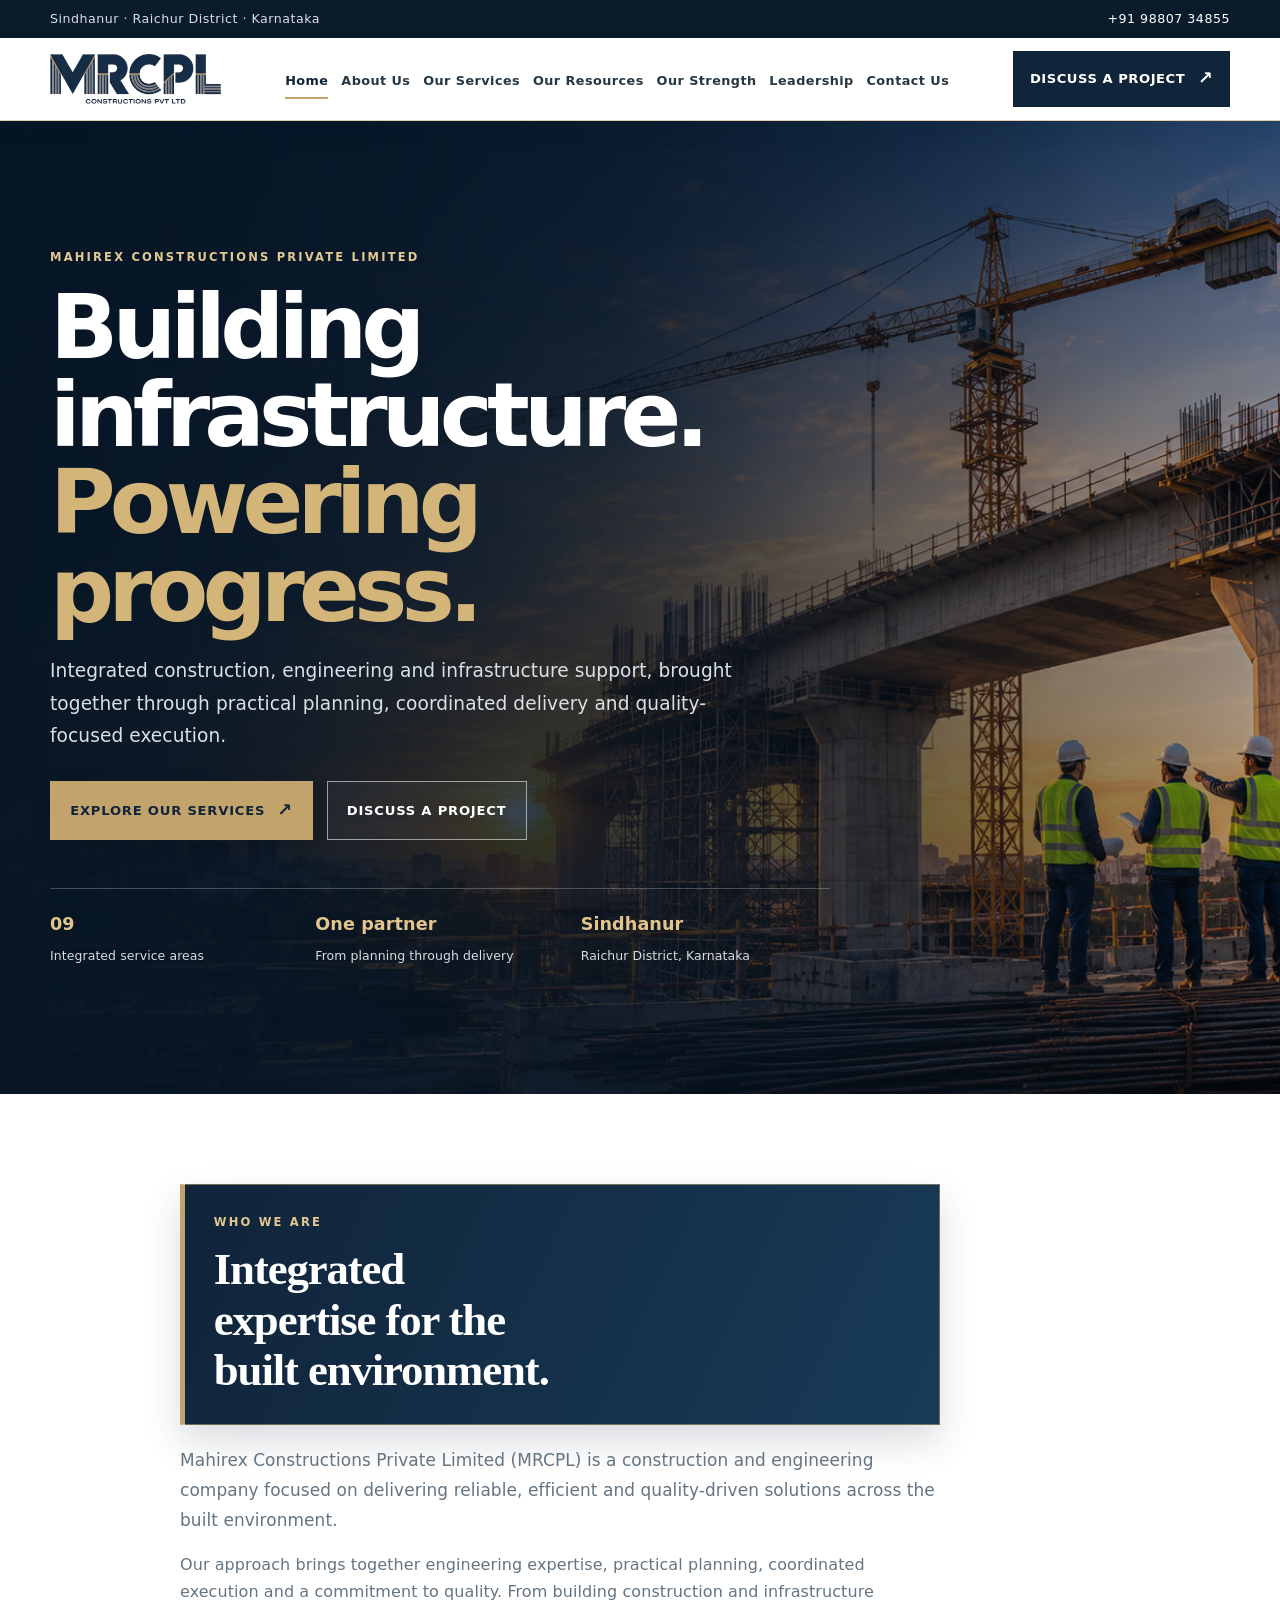
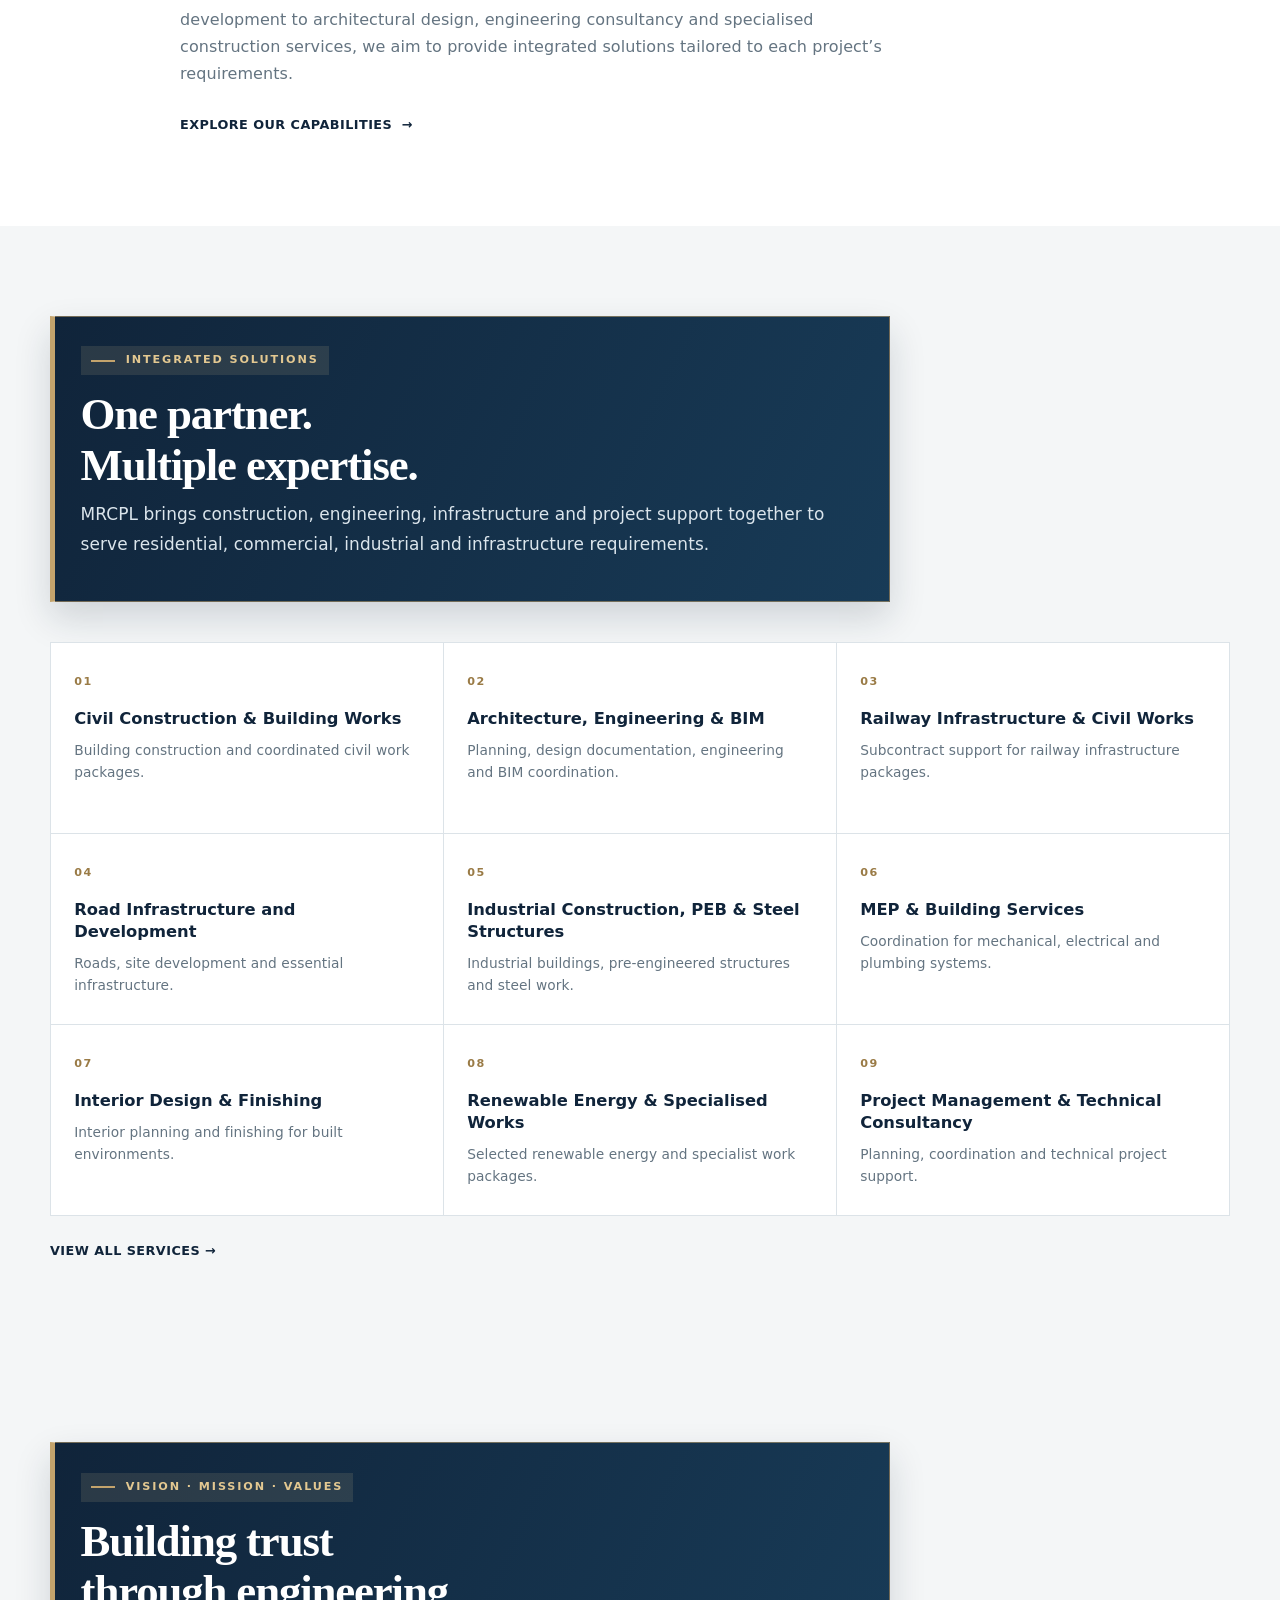
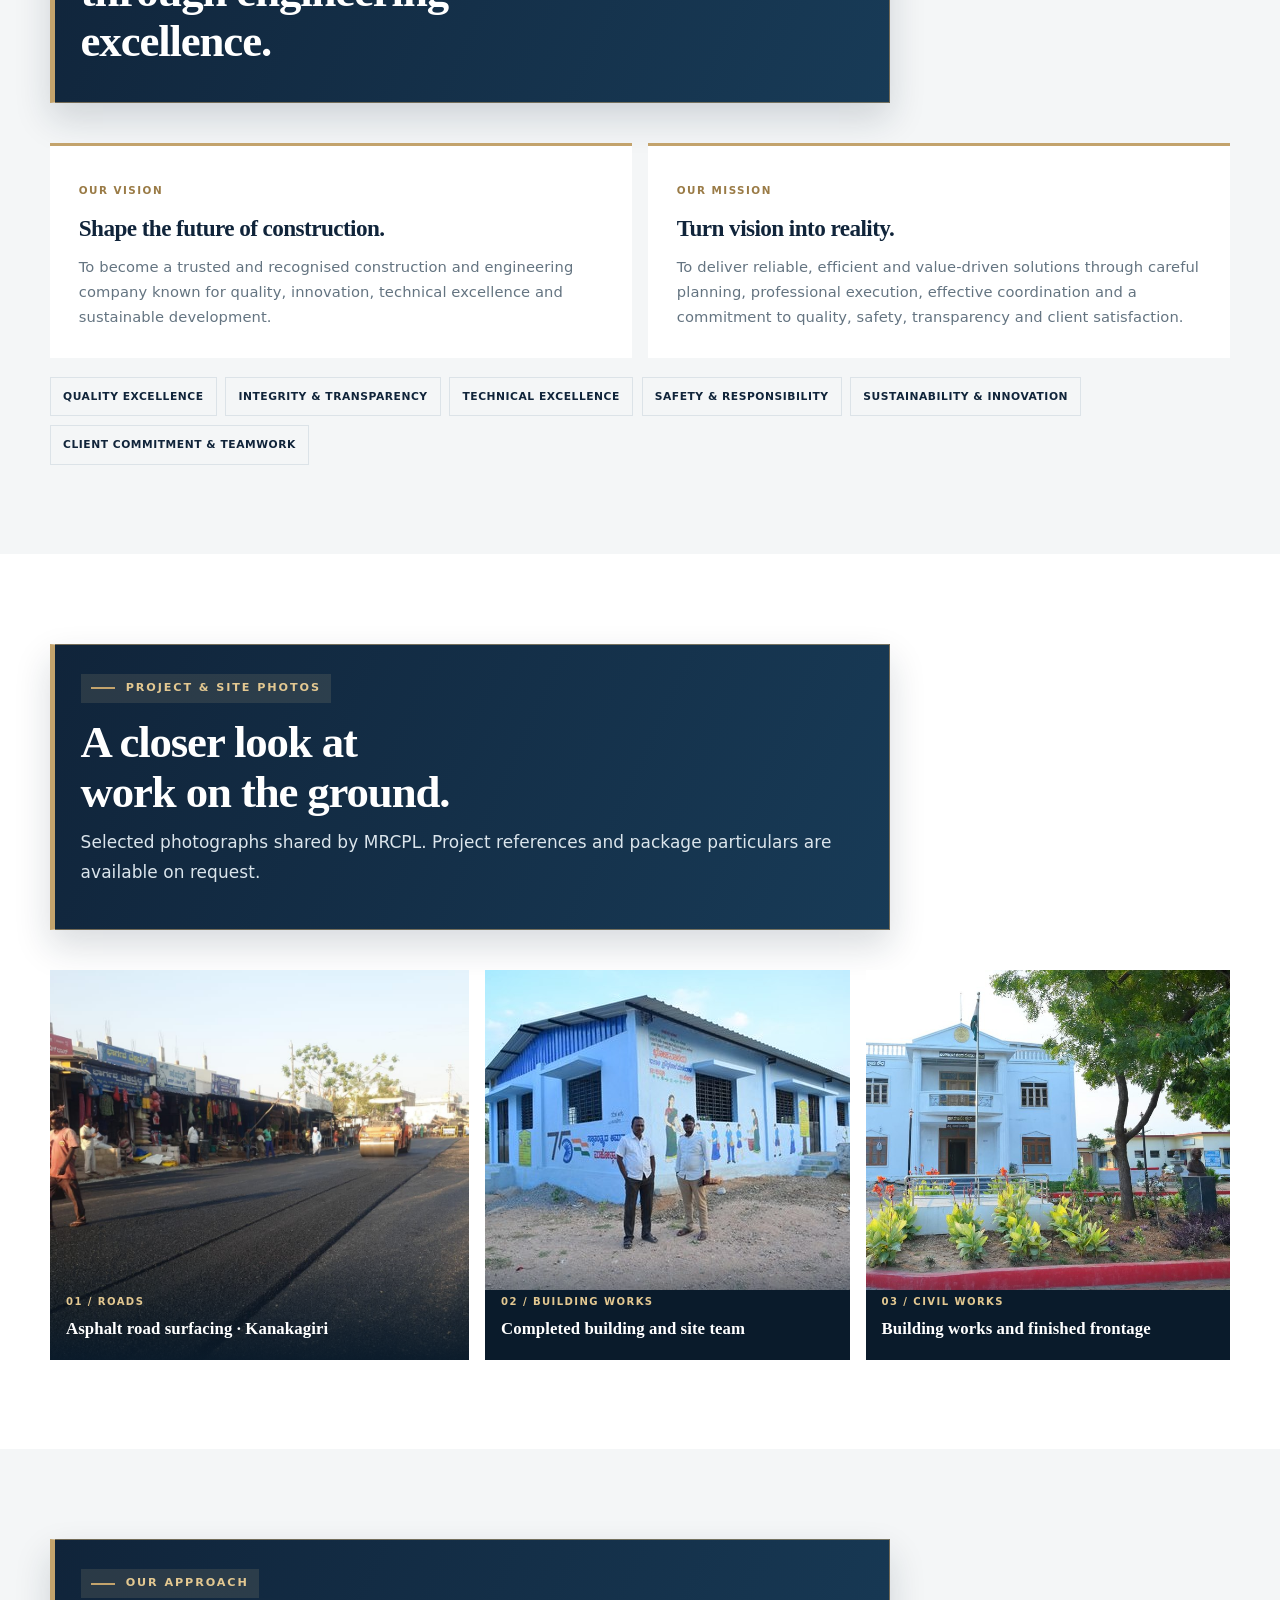
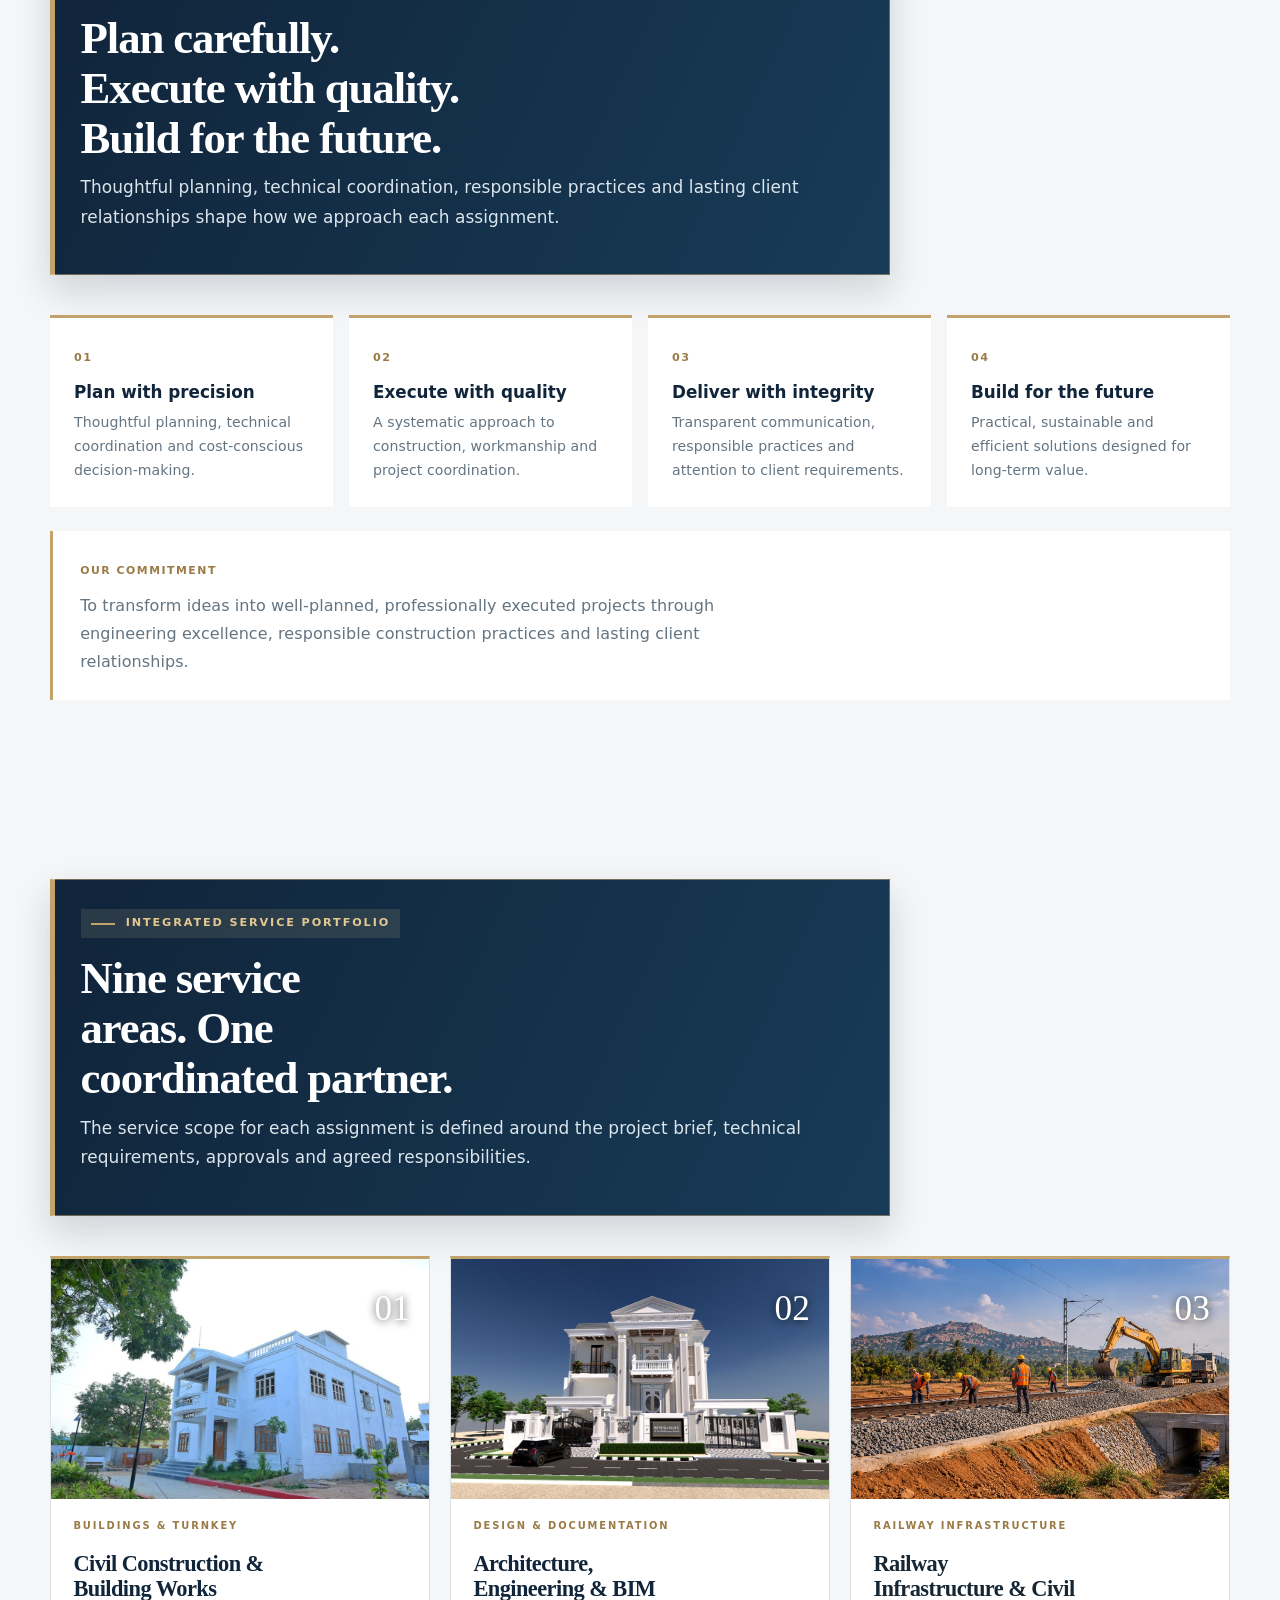
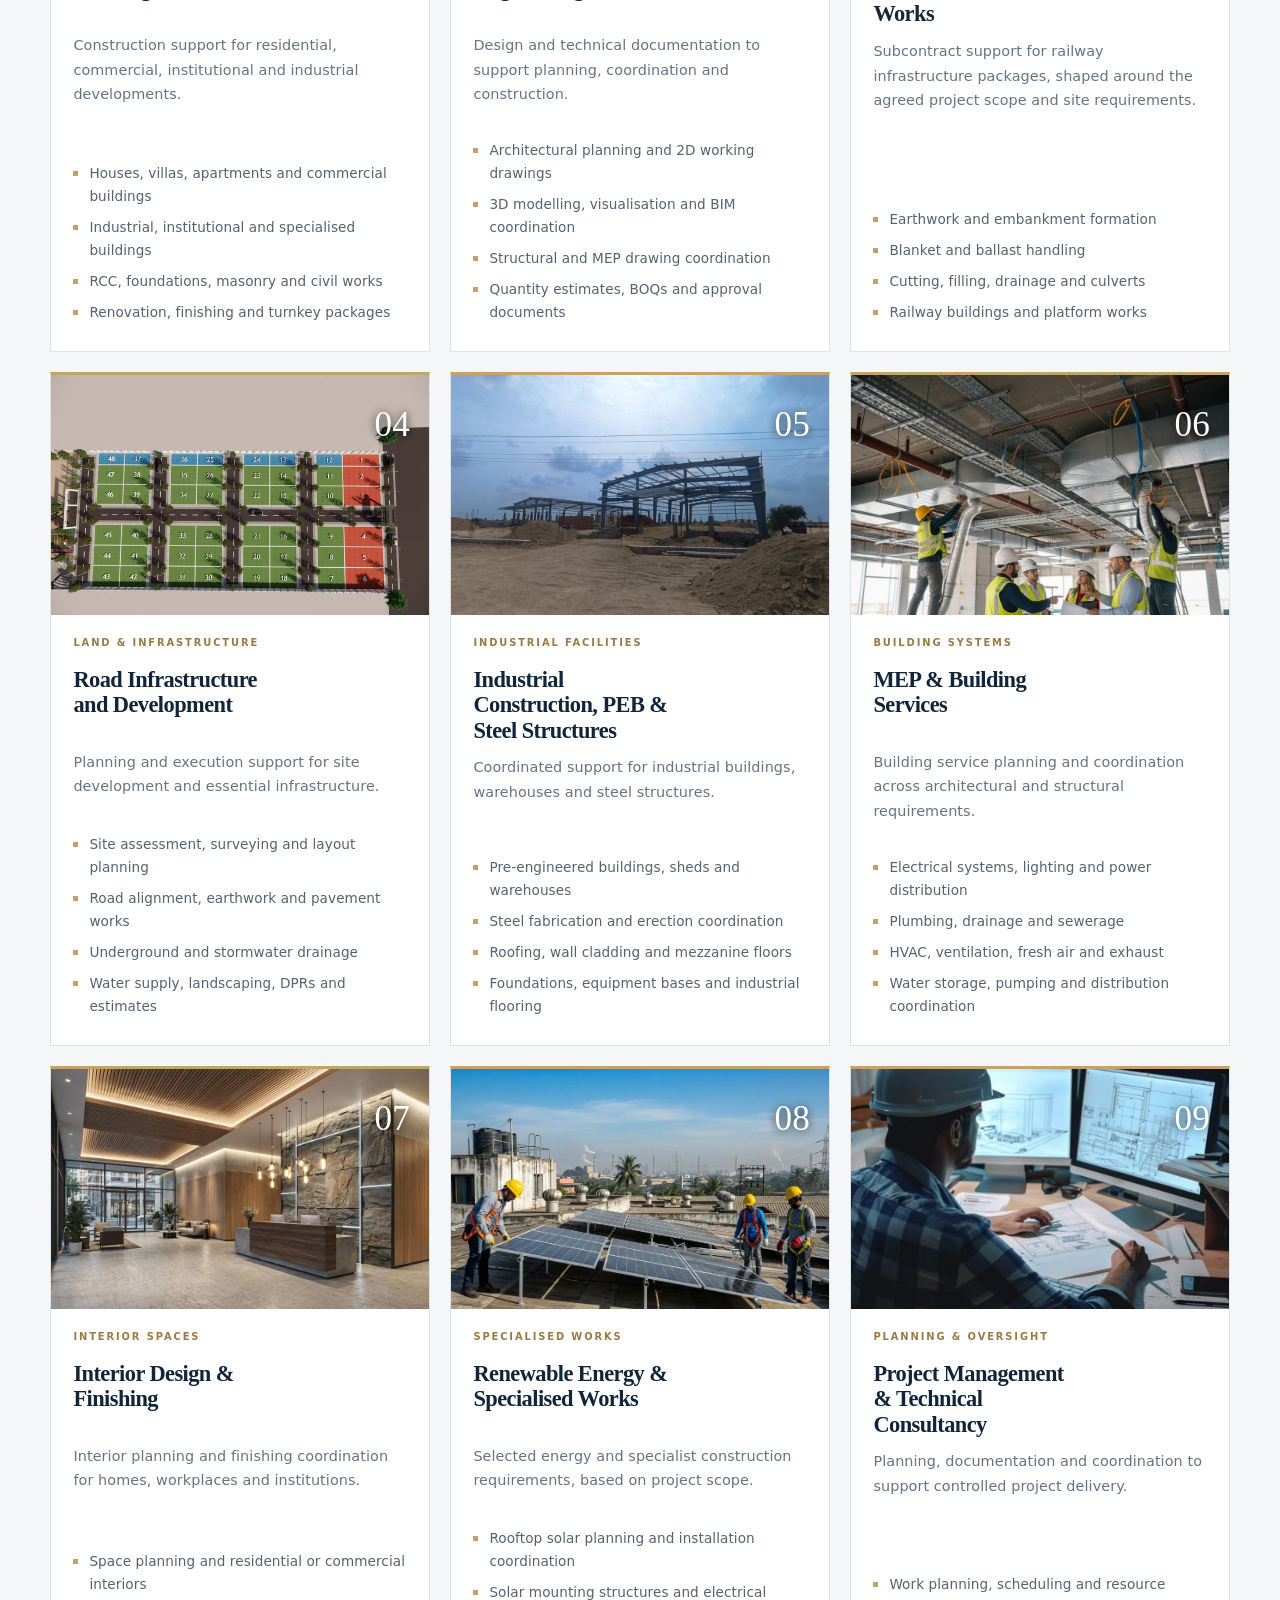
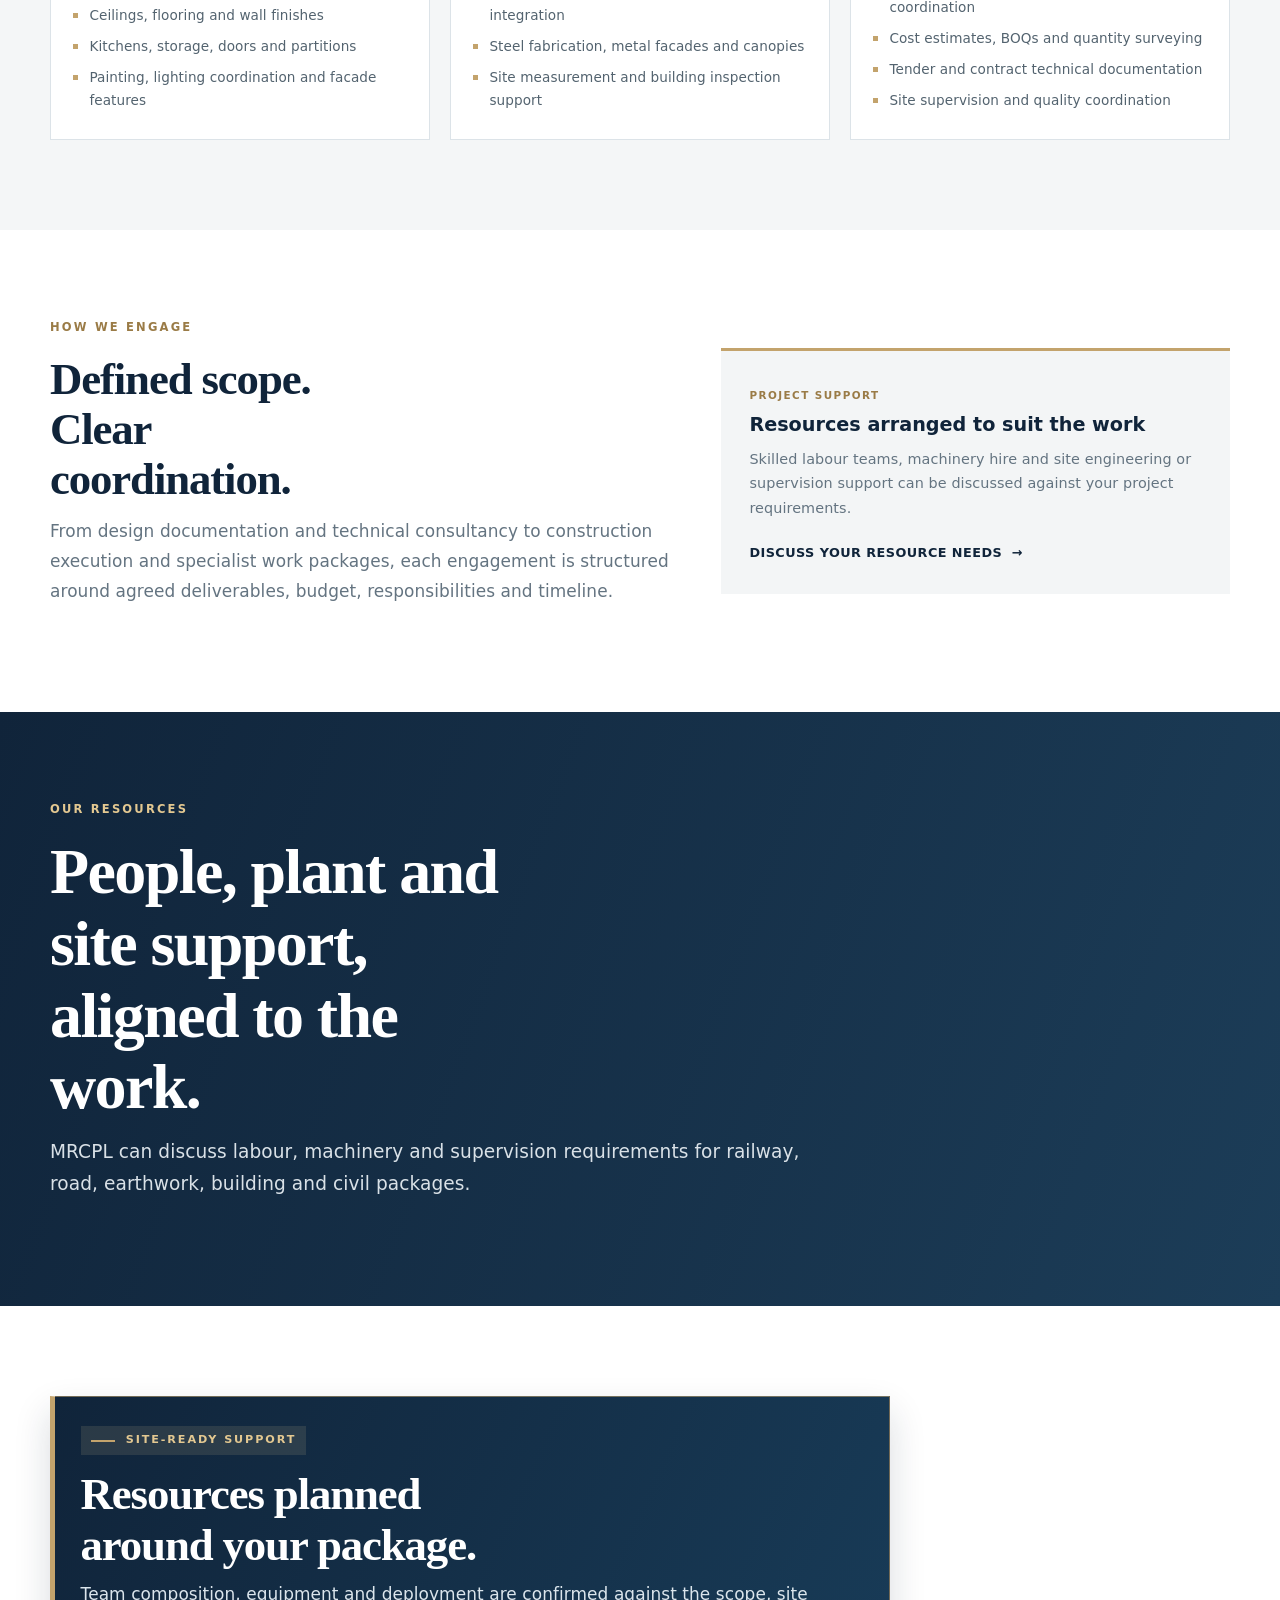
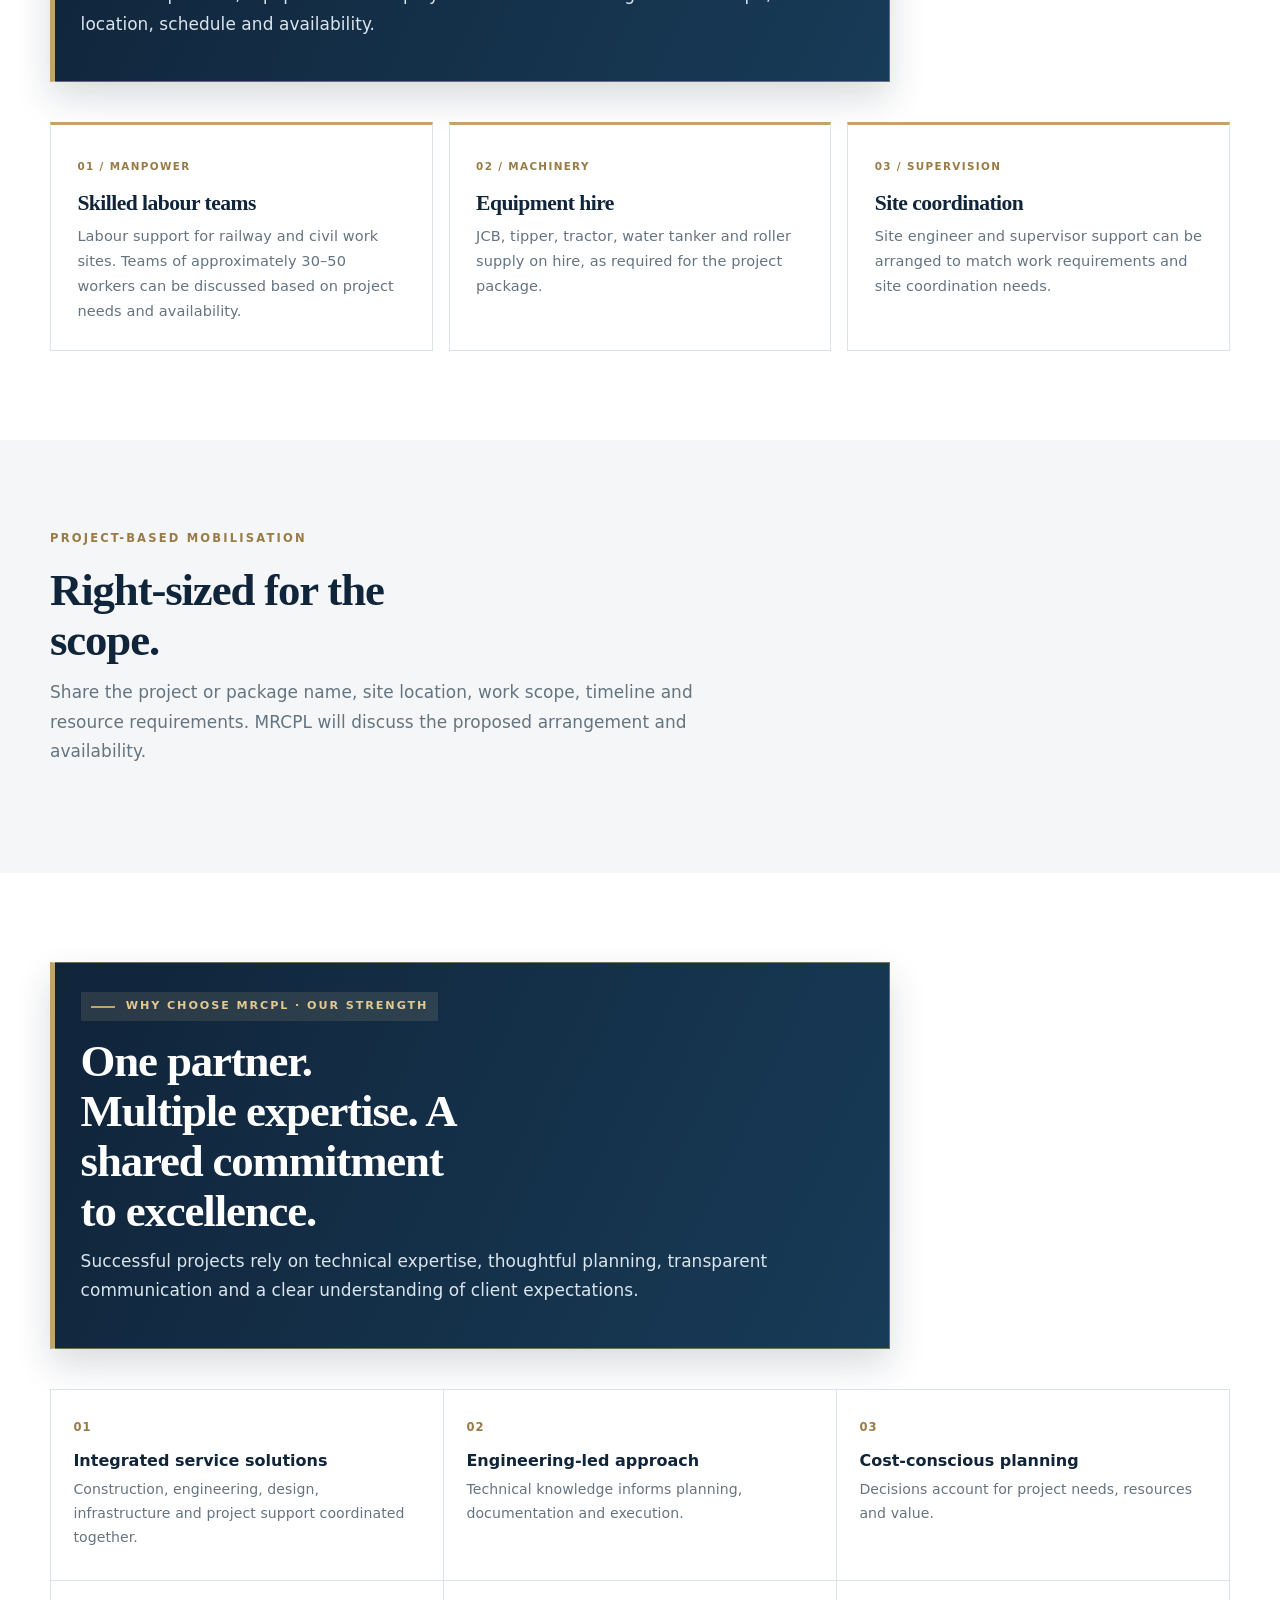
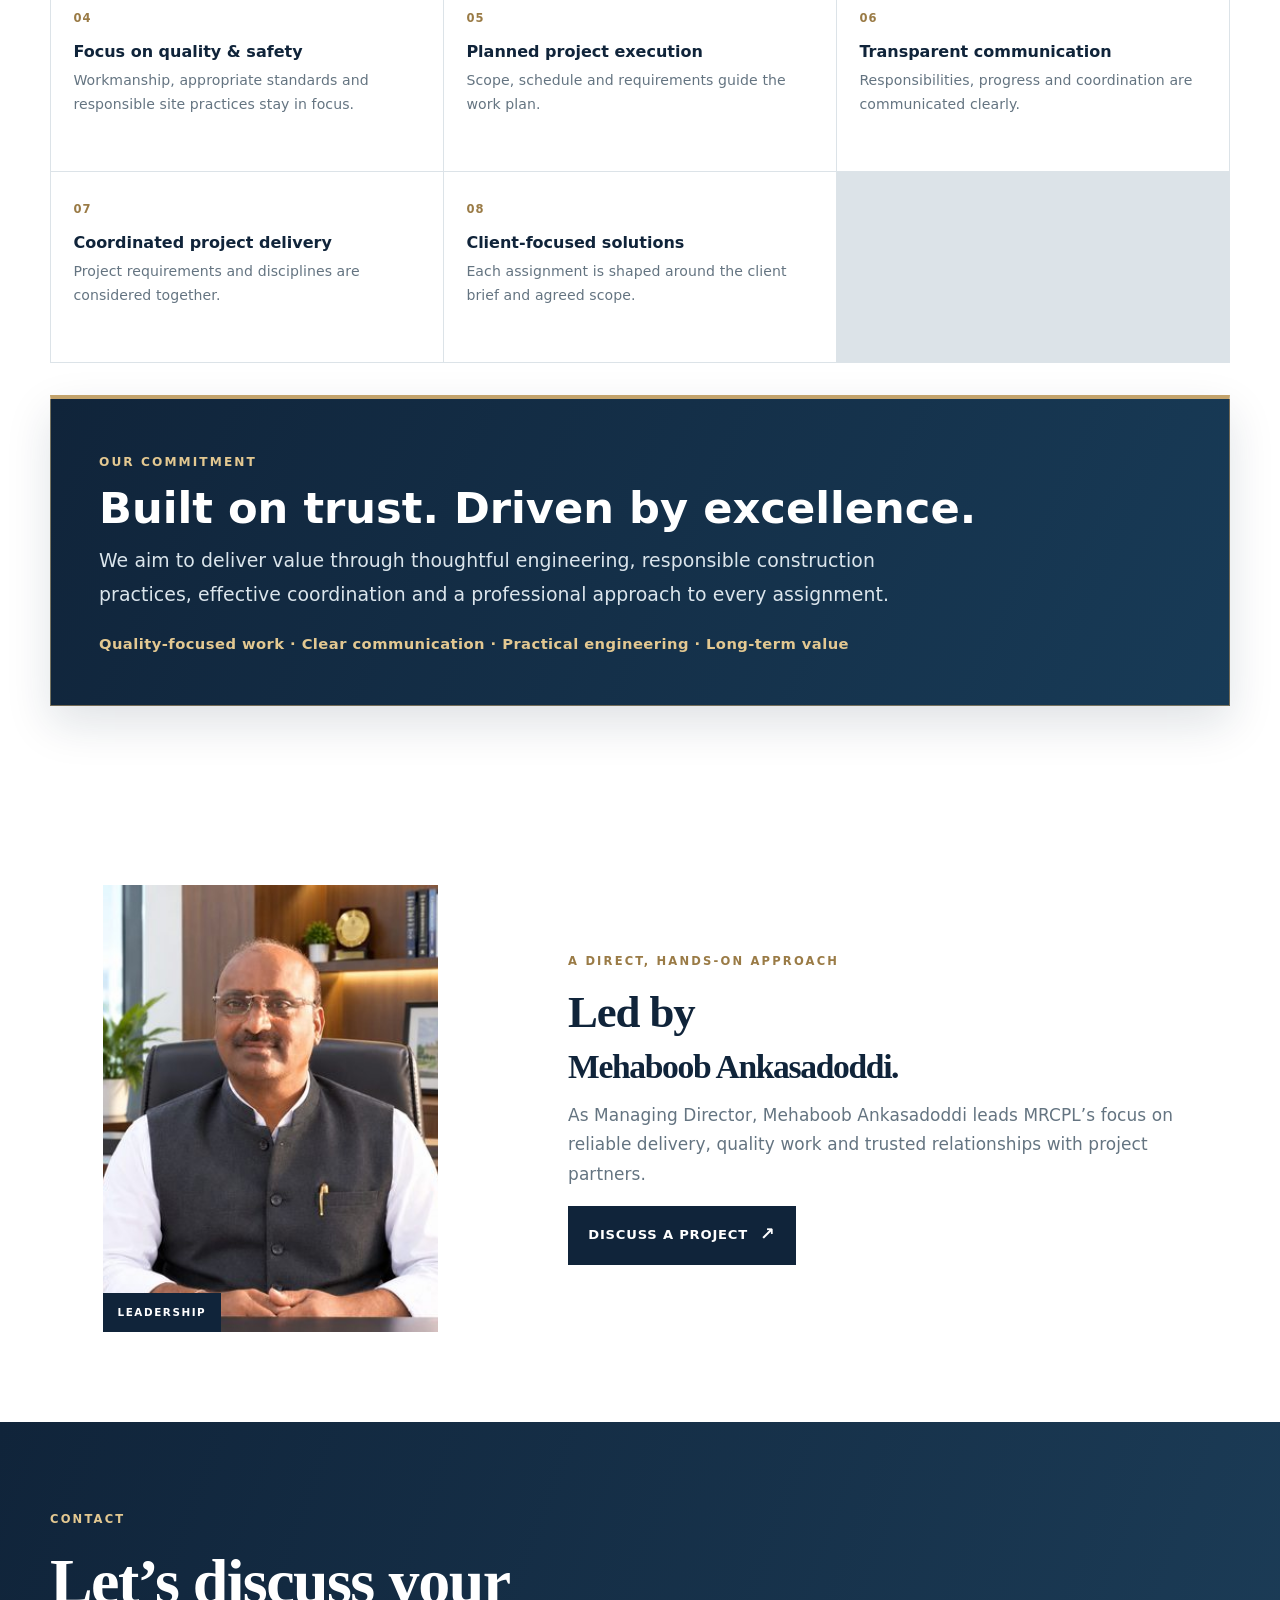
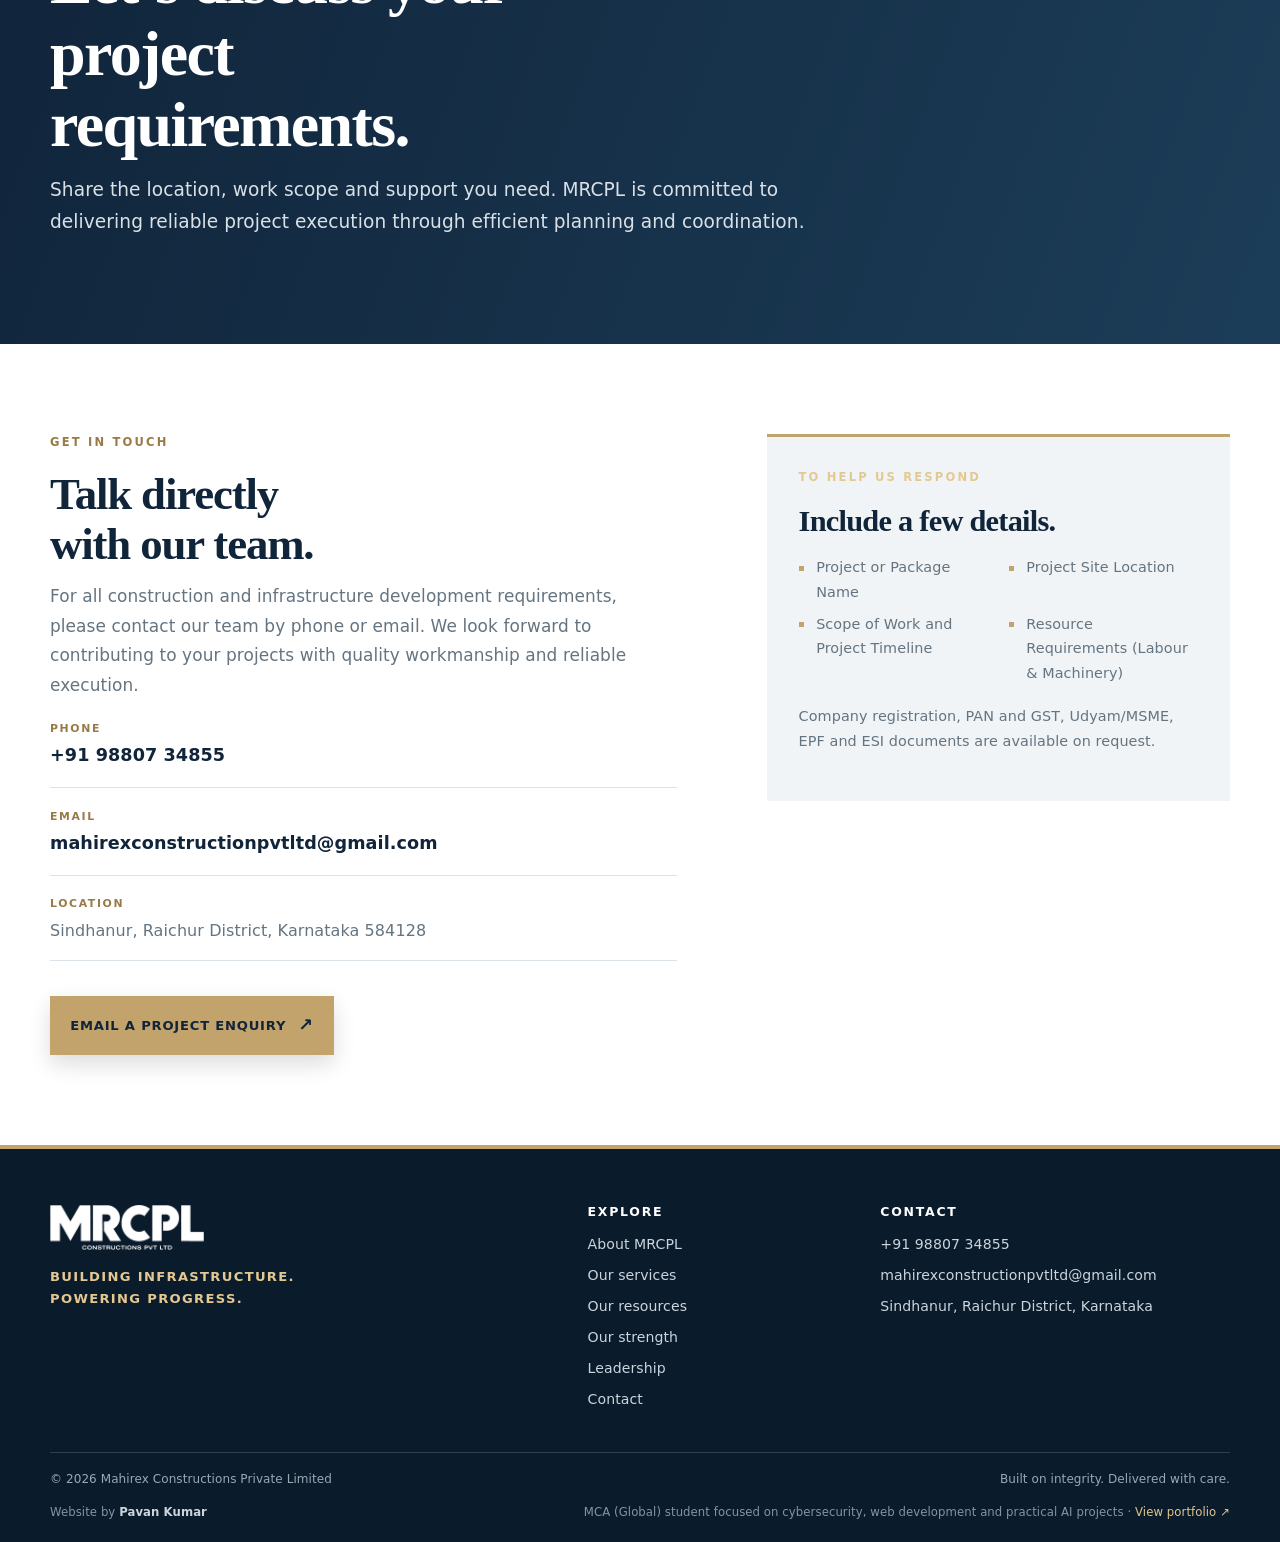
==== index.html @ 6dea315a "Rename land development service to road infrastructure" ====
<!doctype html>
<html lang="en-IN"><head><meta charset="utf-8"><meta name="viewport" content="width=device-width,initial-scale=1">
<title>MRCPL Constructions | Railway, Road & Civil Works</title><meta name="description" content="Subcontracting support for railway, road, earthwork and civil works, with local teams and machinery serving Sindhanur and Raichur District.">
<link rel="canonical" href="https://pavankumar-dev1.github.io/mrcpl-site/">
<link rel="icon" href="favicon.ico" sizes="48x48"><link rel="icon" type="image/png" sizes="32x32" href="favicon-32.png"><link rel="icon" type="image/png" sizes="192x192" href="favicon-192.png"><link rel="apple-touch-icon" href="apple-touch-icon.png">
<meta name="theme-color" content="#10243a"><link rel="stylesheet" href="styles.css?v=who-we-are-blue-14"></head><body><a class="skip" href="#main">Skip to content</a><div class="topbar"><div class="wrap"><span>Sindhanur · Raichur District · Karnataka</span><a href="tel:+919880734855">+91 98807 34855</a></div></div>
<header class="site"><div class="wrap"><a class="brand" href="index.html#home" aria-label="MRCPL Constructions home"><img src="assets/logo.png" alt="MRCPL Constructions Pvt Ltd" width="180" height="46"></a><details class="mobile-menu"><summary class="menu-toggle" aria-label="Open navigation menu" aria-controls="mobile-navigation"><span></span><span></span><span></span></summary><nav id="mobile-navigation" class="site-nav" aria-label="Mobile navigation"><ul><li><a href="index.html#home" aria-current="page">Home</a></li><li><a href="index.html#about">About Us</a></li><li><a href="index.html#services">Our Services</a></li><li><a href="index.html#resources">Our Resources</a></li><li><a href="index.html#strengths">Our Strength</a></li><li><a href="index.html#leadership">Leadership</a></li><li><a href="index.html#contact">Contact Us</a></li><li class="mobile-project-link"><a href="index.html#contact">Discuss a project <span aria-hidden="true">↗</span></a></li></ul></nav></details><nav class="desktop-nav" aria-label="Main navigation"><ul><li><a href="index.html#home" aria-current="page">Home</a></li><li><a href="index.html#about">About Us</a></li><li><a href="index.html#services">Our Services</a></li><li><a href="index.html#resources">Our Resources</a></li><li><a href="index.html#strengths">Our Strength</a></li><li><a href="index.html#leadership">Leadership</a></li><li><a href="index.html#contact">Contact Us</a></li></ul></nav><a class="header-cta" href="index.html#contact">Discuss a project <span aria-hidden="true">↗</span></a></div></header><main id="main">
<section class="hero hero-premium" id="home"><div class="wrap hero-grid"><div class="hero-copy"><p class="eyebrow">Mahirex Constructions Private Limited</p><h1>Building infrastructure. <span>Powering progress.</span></h1><p class="hero-lede">Integrated construction, engineering and infrastructure support, brought together through practical planning, coordinated delivery and quality-focused execution.</p><div class="actions"><a class="btn btn-gold" href="#services">Explore our services <span aria-hidden="true">↗</span></a><a class="btn btn-outline" href="#contact">Discuss a project</a></div><div class="hero-proof"><span><strong>09</strong>Integrated service areas</span><span><strong>One partner</strong>From planning through delivery</span><span><strong>Sindhanur</strong>Raichur District, Karnataka</span></div></div></div></section>
<section class="section" id="about"><div class="wrap about-intro about-intro-text-only"><div class="about-copy"><div class="about-heading-highlight"><p class="eyebrow">WHO WE ARE</p><h2>Integrated expertise for the built environment.</h2></div><p class="lede">Mahirex Constructions Private Limited (MRCPL) is a construction and engineering company focused on delivering reliable, efficient and quality-driven solutions across the built environment.</p><p>Our approach brings together engineering expertise, practical planning, coordinated execution and a commitment to quality. From building construction and infrastructure development to architectural design, engineering consultancy and specialised construction services, we aim to provide integrated solutions tailored to each project’s requirements.</p><a class="text-link" href="#services">Explore our capabilities <span aria-hidden="true">→</span></a></div></div></section>

<section class="section section-muted"><div class="wrap"><div class="section-heading"><p class="eyebrow eyebrow-dark">INTEGRATED SOLUTIONS</p><h2>One partner. Multiple expertise.</h2><p class="lede">MRCPL brings construction, engineering, infrastructure and project support together to serve residential, commercial, industrial and infrastructure requirements.</p></div><div class="about-overview-grid"><article><span>01</span><h3>Civil Construction &amp; Building Works</h3><p>Building construction and coordinated civil work packages.</p></article><article><span>02</span><h3>Architecture, Engineering &amp; BIM</h3><p>Planning, design documentation, engineering and BIM coordination.</p></article><article><span>03</span><h3>Railway Infrastructure &amp; Civil Works</h3><p>Subcontract support for railway infrastructure packages.</p></article><article><span>04</span><h3>Road Infrastructure and Development</h3><p>Roads, site development and essential infrastructure.</p></article><article><span>05</span><h3>Industrial Construction, PEB &amp; Steel Structures</h3><p>Industrial buildings, pre-engineered structures and steel work.</p></article><article><span>06</span><h3>MEP &amp; Building Services</h3><p>Coordination for mechanical, electrical and plumbing systems.</p></article><article><span>07</span><h3>Interior Design &amp; Finishing</h3><p>Interior planning and finishing for built environments.</p></article><article><span>08</span><h3>Renewable Energy &amp; Specialised Works</h3><p>Selected renewable energy and specialist work packages.</p></article><article><span>09</span><h3>Project Management &amp; Technical Consultancy</h3><p>Planning, coordination and technical project support.</p></article></div><a class="text-link about-overview-link" href="index.html#services">View all services <span aria-hidden="true">→</span></a></div></section>

<section class="section about-purpose-section"><div class="wrap"><div class="section-heading"><p class="eyebrow eyebrow-dark">VISION · MISSION · VALUES</p><h2>Building trust through engineering excellence.</h2></div><div class="about-purpose-grid"><article><span>OUR VISION</span><h3>Shape the future of construction.</h3><p>To become a trusted and recognised construction and engineering company known for quality, innovation, technical excellence and sustainable development.</p></article><article><span>OUR MISSION</span><h3>Turn vision into reality.</h3><p>To deliver reliable, efficient and value-driven solutions through careful planning, professional execution, effective coordination and a commitment to quality, safety, transparency and client satisfaction.</p></article></div><div class="about-values"><span>QUALITY EXCELLENCE</span><span>INTEGRITY &amp; TRANSPARENCY</span><span>TECHNICAL EXCELLENCE</span><span>SAFETY &amp; RESPONSIBILITY</span><span>SUSTAINABILITY &amp; INNOVATION</span><span>CLIENT COMMITMENT &amp; TEAMWORK</span></div></div></section>
<section class="section about-gallery-section"><div class="wrap"><div class="section-heading"><p class="eyebrow eyebrow-dark">PROJECT &amp; SITE PHOTOS</p><h2>A closer look at work on the ground.</h2><p class="lede">Selected photographs shared by MRCPL. Project references and package particulars are available on request.</p></div><div class="about-photo-grid">
<figure><img src="assets/photos/road-asphalt-kanakagiri.jpg" alt="Asphalt road surfacing with a road roller working on site" loading="lazy"><figcaption><span>01 / ROADS</span><strong>Asphalt road surfacing · Kanakagiri</strong></figcaption></figure>
<figure><img src="assets/photos/building-with-team.jpg" alt="Two team members at a completed building" loading="lazy"><figcaption><span>02 / BUILDING WORKS</span><strong>Completed building and site team</strong></figcaption></figure>
<figure><img src="assets/photos/building-front.jpg" alt="Completed public building with landscaped frontage" loading="lazy"><figcaption><span>03 / CIVIL WORKS</span><strong>Building works and finished frontage</strong></figcaption></figure>
</div></div></section>
<section class="section section-muted"><div class="wrap"><div class="section-heading"><p class="eyebrow eyebrow-dark">OUR APPROACH</p><h2>Plan carefully. Execute with quality. Build for the future.</h2><p class="lede">Thoughtful planning, technical coordination, responsible practices and lasting client relationships shape how we approach each assignment.</p></div><div class="about-approach-grid"><article><span>01</span><h3>Plan with precision</h3><p>Thoughtful planning, technical coordination and cost-conscious decision-making.</p></article><article><span>02</span><h3>Execute with quality</h3><p>A systematic approach to construction, workmanship and project coordination.</p></article><article><span>03</span><h3>Deliver with integrity</h3><p>Transparent communication, responsible practices and attention to client requirements.</p></article><article><span>04</span><h3>Build for the future</h3><p>Practical, sustainable and efficient solutions designed for long-term value.</p></article></div><div class="about-approach-commitment"><strong>OUR COMMITMENT</strong><p>To transform ideas into well-planned, professionally executed projects through engineering excellence, responsible construction practices and lasting client relationships.</p></div></div></section>
<section class="section section-muted service-portfolio" id="services"><div class="wrap"><div class="section-heading"><p class="eyebrow eyebrow-dark">INTEGRATED SERVICE PORTFOLIO</p><h2>Nine service areas. One coordinated partner.</h2><p class="lede">The service scope for each assignment is defined around the project brief, technical requirements, approvals and agreed responsibilities.</p></div><div class="service-portfolio-grid">
<article class="portfolio-card" id="civil"><img class="portfolio-photo" src="assets/photos/portfolio-civil-building.jpg" alt="Completed white institutional building with landscaped grounds" loading="lazy"><span class="portfolio-number">01</span><p class="eyebrow eyebrow-dark">BUILDINGS &amp; TURNKEY</p><h3>Civil Construction &amp; Building Works</h3><p>Construction support for residential, commercial, institutional and industrial developments.</p><ul class="scope-list"><li>Houses, villas, apartments and commercial buildings</li><li>Industrial, institutional and specialised buildings</li><li>RCC, foundations, masonry and civil works</li><li>Renovation, finishing and turnkey packages</li></ul></article>
<article class="portfolio-card" id="architecture"><img class="portfolio-photo" src="assets/photos/portfolio-architecture.jpg" alt="Architectural building visualisation and BIM design workspace" loading="lazy"><span class="portfolio-number">02</span><p class="eyebrow eyebrow-dark">DESIGN &amp; DOCUMENTATION</p><h3>Architecture, Engineering &amp; BIM</h3><p>Design and technical documentation to support planning, coordination and construction.</p><ul class="scope-list"><li>Architectural planning and 2D working drawings</li><li>3D modelling, visualisation and BIM coordination</li><li>Structural and MEP drawing coordination</li><li>Quantity estimates, BOQs and approval documents</li></ul></article>
<article class="portfolio-card portfolio-card-railway" id="railway"><img class="portfolio-photo" src="assets/photos/portfolio-railway.jpg" alt="Railway track formation and ballast work with earthmoving equipment and a drainage culvert" loading="lazy"><span class="portfolio-number">03</span><p class="eyebrow eyebrow-dark">RAILWAY INFRASTRUCTURE</p><h3>Railway Infrastructure &amp; Civil Works</h3><p>Subcontract support for railway infrastructure packages, shaped around the agreed project scope and site requirements.</p><ul class="scope-list"><li>Earthwork and embankment formation</li><li>Blanket and ballast handling</li><li>Cutting, filling, drainage and culverts</li><li>Railway buildings and platform works</li></ul></article>
<article class="portfolio-card" id="roads"><img class="portfolio-photo" src="assets/photos/portfolio-infrastructure.jpg" alt="Road surfacing work in progress" loading="lazy"><span class="portfolio-number">04</span><p class="eyebrow eyebrow-dark">LAND &amp; INFRASTRUCTURE</p><h3>Road Infrastructure and Development</h3><p>Planning and execution support for site development and essential infrastructure.</p><ul class="scope-list"><li>Site assessment, surveying and layout planning</li><li>Road alignment, earthwork and pavement works</li><li>Underground and stormwater drainage</li><li>Water supply, landscaping, DPRs and estimates</li></ul></article>
<article class="portfolio-card" id="industrial"><img class="portfolio-photo" src="assets/photos/portfolio-industrial.jpg" alt="Steel structure under construction for an industrial facility" loading="lazy"><span class="portfolio-number">05</span><p class="eyebrow eyebrow-dark">INDUSTRIAL FACILITIES</p><h3>Industrial Construction, PEB &amp; Steel Structures</h3><p>Coordinated support for industrial buildings, warehouses and steel structures.</p><ul class="scope-list"><li>Pre-engineered buildings, sheds and warehouses</li><li>Steel fabrication and erection coordination</li><li>Roofing, wall cladding and mezzanine floors</li><li>Foundations, equipment bases and industrial flooring</li></ul></article>
<article class="portfolio-card" id="mep"><img class="portfolio-photo" src="assets/photos/portfolio-mep.jpg" alt="MEP installation work inside a building" loading="lazy"><span class="portfolio-number">06</span><p class="eyebrow eyebrow-dark">BUILDING SYSTEMS</p><h3>MEP &amp; Building Services</h3><p>Building service planning and coordination across architectural and structural requirements.</p><ul class="scope-list"><li>Electrical systems, lighting and power distribution</li><li>Plumbing, drainage and sewerage</li><li>HVAC, ventilation, fresh air and exhaust</li><li>Water storage, pumping and distribution coordination</li></ul></article>
<article class="portfolio-card" id="interiors"><img class="portfolio-photo" src="assets/photos/portfolio-interiors.jpg" alt="Finished contemporary building interior" loading="lazy"><span class="portfolio-number">07</span><p class="eyebrow eyebrow-dark">INTERIOR SPACES</p><h3>Interior Design &amp; Finishing</h3><p>Interior planning and finishing coordination for homes, workplaces and institutions.</p><ul class="scope-list"><li>Space planning and residential or commercial interiors</li><li>Ceilings, flooring and wall finishes</li><li>Kitchens, storage, doors and partitions</li><li>Painting, lighting coordination and facade features</li></ul></article>
<article class="portfolio-card" id="energy"><img class="portfolio-photo" src="assets/photos/portfolio-renewable.jpg" alt="Rooftop solar installation" loading="lazy"><span class="portfolio-number">08</span><p class="eyebrow eyebrow-dark">SPECIALISED WORKS</p><h3>Renewable Energy &amp; Specialised Works</h3><p>Selected energy and specialist construction requirements, based on project scope.</p><ul class="scope-list"><li>Rooftop solar planning and installation coordination</li><li>Solar mounting structures and electrical integration</li><li>Steel fabrication, metal facades and canopies</li><li>Site measurement and building inspection support</li></ul></article>
<article class="portfolio-card" id="management"><img class="portfolio-photo" src="assets/photos/portfolio-management.jpg" alt="Project planning and technical coordination" loading="lazy"><span class="portfolio-number">09</span><p class="eyebrow eyebrow-dark">PLANNING &amp; OVERSIGHT</p><h3>Project Management &amp; Technical Consultancy</h3><p>Planning, documentation and coordination to support controlled project delivery.</p><ul class="scope-list"><li>Work planning, scheduling and resource coordination</li><li>Cost estimates, BOQs and quantity surveying</li><li>Tender and contract technical documentation</li><li>Site supervision and quality coordination</li></ul></article>
</div></div></section>
<section class="section"><div class="wrap service-delivery"><div><p class="eyebrow eyebrow-dark">HOW WE ENGAGE</p><h2>Defined scope. Clear coordination.</h2><p class="lede">From design documentation and technical consultancy to construction execution and specialist work packages, each engagement is structured around agreed deliverables, budget, responsibilities and timeline.</p></div><aside id="site-support"><span>PROJECT SUPPORT</span><h3>Resources arranged to suit the work</h3><p>Skilled labour teams, machinery hire and site engineering or supervision support can be discussed against your project requirements.</p><a class="text-link" href="#contact">Discuss your resource needs <span aria-hidden="true">→</span></a></aside></div></section>
<section class="page-hero" id="resources"><div class="wrap"><p class="eyebrow">OUR RESOURCES</p><h1>People, plant and site support, aligned to the work.</h1><p class="hero-lede">MRCPL can discuss labour, machinery and supervision requirements for railway, road, earthwork, building and civil packages.</p></div></section>
<section class="section"><div class="wrap"><div class="section-heading"><p class="eyebrow eyebrow-dark">SITE-READY SUPPORT</p><h2>Resources planned around your package.</h2><p class="lede">Team composition, equipment and deployment are confirmed against the scope, site location, schedule and availability.</p></div><div class="resource-grid">
<article><span>01 / MANPOWER</span><h3>Skilled labour teams</h3><p>Labour support for railway and civil work sites. Teams of approximately 30–50 workers can be discussed based on project needs and availability.</p></article>
<article><span>02 / MACHINERY</span><h3>Equipment hire</h3><p>JCB, tipper, tractor, water tanker and roller supply on hire, as required for the project package.</p></article>
<article><span>03 / SUPERVISION</span><h3>Site coordination</h3><p>Site engineer and supervisor support can be arranged to match work requirements and site coordination needs.</p></article>
</div></div></section>
<section class="section section-muted"><div class="wrap resource-note"><div><p class="eyebrow eyebrow-dark">PROJECT-BASED MOBILISATION</p><h2>Right-sized for the scope.</h2><p class="lede">Share the project or package name, site location, work scope, timeline and resource requirements. MRCPL will discuss the proposed arrangement and availability.</p></div></div></section>
<section class="section about-strength-section" id="strengths"><div class="wrap"><div class="section-heading"><p class="eyebrow eyebrow-dark">WHY CHOOSE MRCPL · OUR STRENGTH</p><h2>One partner. Multiple expertise. A shared commitment to excellence.</h2><p class="lede">Successful projects rely on technical expertise, thoughtful planning, transparent communication and a clear understanding of client expectations.</p></div><div class="strength-grid"><article><span>01</span><h3>Integrated service solutions</h3><p>Construction, engineering, design, infrastructure and project support coordinated together.</p></article><article><span>02</span><h3>Engineering-led approach</h3><p>Technical knowledge informs planning, documentation and execution.</p></article><article><span>03</span><h3>Cost-conscious planning</h3><p>Decisions account for project needs, resources and value.</p></article><article><span>04</span><h3>Focus on quality &amp; safety</h3><p>Workmanship, appropriate standards and responsible site practices stay in focus.</p></article><article><span>05</span><h3>Planned project execution</h3><p>Scope, schedule and requirements guide the work plan.</p></article><article><span>06</span><h3>Transparent communication</h3><p>Responsibilities, progress and coordination are communicated clearly.</p></article><article><span>07</span><h3>Coordinated project delivery</h3><p>Project requirements and disciplines are considered together.</p></article><article><span>08</span><h3>Client-focused solutions</h3><p>Each assignment is shaped around the client brief and agreed scope.</p></article></div><div class="about-commitment-statement"><span>OUR COMMITMENT</span><h3>Built on trust. Driven by excellence.</h3><p>We aim to deliver value through thoughtful engineering, responsible construction practices, effective coordination and a professional approach to every assignment.</p><strong>Quality-focused work · Clear communication · Practical engineering · Long-term value</strong></div></div></section>
<section class="section" id="leadership"><div class="wrap about-leadership"><div class="about-director-image"><img src="assets/photos/team-maheboob.jpg" alt="Mehaboob Ankasadoddi, Managing Director of MRCPL" loading="lazy"><span>LEADERSHIP</span></div><div><p class="eyebrow eyebrow-dark">A DIRECT, HANDS-ON APPROACH</p><h2>Led by <span class="leader-name">Mehaboob Ankasadoddi.</span></h2><p class="lede">As Managing Director, Mehaboob Ankasadoddi leads MRCPL’s focus on reliable delivery, quality work and trusted relationships with project partners.</p><a class="btn btn-dark" href="#contact">Discuss a project <span aria-hidden="true">↗</span></a></div></div></section>
<section class="page-hero" id="contact"><div class="wrap"><p class="eyebrow">CONTACT</p><h1>Let’s discuss your project requirements.</h1><p class="hero-lede">Share the location, work scope and support you need. MRCPL is committed to delivering reliable project execution through efficient planning and coordination.</p></div></section>
<section class="section"><div class="wrap contact-layout"><div class="contact-intro"><p class="eyebrow eyebrow-dark">GET IN TOUCH</p><h2>Talk directly with our team.</h2><p class="lede">For all construction and infrastructure development requirements, please contact our team by phone or email. We look forward to contributing to your projects with quality workmanship and reliable execution.</p><div class="contact-method"><span>PHONE</span><a href="tel:+919880734855">+91 98807 34855</a></div><div class="contact-method"><span>EMAIL</span><a href="mailto:mahirexconstructionpvtltd@gmail.com">mahirexconstructionpvtltd@gmail.com</a></div><div class="contact-method"><span>LOCATION</span><p>Sindhanur, Raichur District, Karnataka 584128</p></div><a class="btn btn-gold" href="mailto:mahirexconstructionpvtltd@gmail.com?subject=MRCPL%20Project%20Enquiry">Email a project enquiry <span aria-hidden="true">↗</span></a></div><aside class="contact-note"><p class="eyebrow">TO HELP US RESPOND</p><h2>Include a few details.</h2><ul class="check-list"><li>Project or Package Name</li><li>Project Site Location</li><li>Scope of Work and Project Timeline</li><li>Resource Requirements (Labour &amp; Machinery)</li></ul><p>Company registration, PAN and GST, Udyam/MSME, EPF and ESI documents are available on request.</p></aside></div></section>
</main><footer class="site"><div class="wrap footer-main"><div class="footer-brand"><img src="assets/logo-white.png" alt="MRCPL Constructions" width="180" height="46"><p class="footer-tagline">BUILDING INFRASTRUCTURE. POWERING PROGRESS.</p></div><div><h2>Explore</h2><ul><li><a href="index.html#about">About MRCPL</a></li><li><a href="index.html#services">Our services</a></li><li><a href="index.html#resources">Our resources</a></li><li><a href="index.html#strengths">Our strength</a></li><li><a href="index.html#leadership">Leadership</a></li><li><a href="index.html#contact">Contact</a></li></ul></div><div><h2>Contact</h2><ul><li><a href="tel:+919880734855">+91 98807 34855</a></li><li><a href="mailto:mahirexconstructionpvtltd@gmail.com">mahirexconstructionpvtltd@gmail.com</a></li><li>Sindhanur, Raichur District, Karnataka</li></ul></div></div><div class="wrap footer-bottom"><span>© 2026 Mahirex Constructions Private Limited</span><span>Built on integrity. Delivered with care.</span></div><div class="wrap developer-credit"><span>Website by <strong>Pavan Kumar</strong></span><span>MCA (Global) student focused on cybersecurity, web development and practical AI projects · <a href="https://pavankumar.tech" target="_blank" rel="noopener noreferrer">View portfolio ↗</a></span></div></footer><script src="assets/js/mobile-menu.js?v=nav-4" defer></script></body></html>
---- styles.css ----
:root{--navy:#10243a;--navy-2:#183b57;--gold:#c3a36c;--ink:#172633;--muted:#647481;--line:#dce3e8;--wash:#f4f6f7;--white:#fff;--serif:Georgia,"Times New Roman",serif;--sans:Inter,ui-sans-serif,system-ui,-apple-system,"Segoe UI",Arial,sans-serif}
*{box-sizing:border-box}
html{scroll-behavior:smooth;-webkit-text-size-adjust:100%}
body{margin:0;background:#fff;color:var(--ink);font:16px/1.7 var(--sans);letter-spacing:.005em}
img{display:block;max-width:100%;height:auto}
a{color:inherit;text-underline-offset:4px}
a:hover{color:var(--navy-2)}
:focus-visible{outline:3px solid var(--gold);outline-offset:3px}
.skip{position:absolute;left:-9999px;top:0;z-index:100;background:var(--navy);color:#fff;padding:.75rem 1rem}
.skip:focus{left:1rem;top:1rem}
.wrap{width:min(1180px,calc(100% - 3rem));margin-inline:auto}
.topbar{background:#0a1b2b;color:#d8e1e7;font-size:.79rem;letter-spacing:.04em}
.topbar .wrap{min-height:38px;display:flex;align-items:center;justify-content:space-between;gap:1rem}
.topbar a{color:#fff;text-decoration:none}
header.site{position:sticky;top:0;z-index:30;background:rgba(255,255,255,.97);border-bottom:1px solid rgba(195,163,108,.52);box-shadow:0 8px 28px rgba(16,36,58,.06);backdrop-filter:blur(12px)}
header.site .wrap{min-height:82px;display:flex;align-items:center;justify-content:space-between;gap:1.8rem}
.brand{flex:0 0 auto}
.brand img{width:auto;height:50px}
nav ul{display:flex;align-items:center;gap:clamp(1rem,2vw,2rem);list-style:none;margin:0;padding:0}
nav a{font-size:.9rem;font-weight:650;letter-spacing:.035em;text-decoration:none;color:#263744;padding:.6rem 0;border-bottom:2px solid transparent}
nav a:hover,nav a[aria-current=page]{color:var(--navy);border-color:var(--gold)}
.header-cta{display:inline-flex;align-items:center;gap:.8rem;padding:.8rem 1.05rem;background:var(--navy);color:#fff;text-decoration:none;font-size:.82rem;font-weight:700;letter-spacing:.04em;text-transform:uppercase;white-space:nowrap}
.header-cta:hover{background:var(--navy-2);color:#fff}
.header-cta span,.btn span{font-size:1.1rem}
h1,h2,h3{margin:0 0 .8rem;color:var(--navy);font-family:var(--serif);font-weight:600;line-height:1.12;letter-spacing:-.025em}
h1{font-size:clamp(2.7rem,5.4vw,5.3rem)}
h2{font-size:clamp(2rem,3.5vw,3.25rem)}
h3{font-size:1.45rem}
p{max-width:72ch;margin:0 0 1rem}
.eyebrow{margin:0 0 1.1rem;color:#e3c891;font-size:.72rem;font-weight:800;line-height:1.5;letter-spacing:.19em;text-transform:uppercase}
.eyebrow-dark{color:#9a7b46}
.hero{position:relative;overflow:hidden;background:linear-gradient(105deg,rgba(8,25,41,.97) 0%,rgba(8,25,41,.92) 53%,rgba(8,25,41,.68) 100%),url("assets/photos/service-civil.jpg") center/cover;color:#fff}
.hero-grid{display:grid;grid-template-columns:minmax(0,1.12fr) minmax(350px,.88fr);align-items:center;gap:clamp(2.2rem,5vw,5.5rem);padding-block:clamp(4.5rem,8vw,7.2rem)}
.hero-copy h1{max-width:12ch;color:#fff;margin-bottom:1.25rem;font-size:clamp(3rem,5.7vw,5.3rem);line-height:1.01}
.hero-lede{max-width:56ch;color:#d9e1e7;font-size:clamp(1.05rem,1.45vw,1.22rem);line-height:1.75}
.actions{display:flex;flex-wrap:wrap;gap:.85rem;margin-top:1.8rem}
.btn{display:inline-flex;align-items:center;justify-content:center;gap:.75rem;min-height:52px;padding:.85rem 1.2rem;border:1px solid transparent;text-decoration:none;font-size:.82rem;font-weight:750;letter-spacing:.06em;text-transform:uppercase;transition:transform .18s ease,background .18s ease,box-shadow .18s ease}
.btn:hover{transform:translateY(-2px)}
.btn-gold{background:var(--gold);color:#11243a;box-shadow:0 9px 22px rgba(0,0,0,.14)}
.btn-gold:hover{background:#d1b47d;color:#0a1b2b}
.btn-outline{border-color:rgba(255,255,255,.55);color:#fff;background:rgba(255,255,255,.04)}
.btn-outline:hover{background:rgba(255,255,255,.14);color:#fff}
.btn-dark{background:var(--navy);color:#fff}
.btn-dark:hover{background:var(--navy-2);color:#fff}
.hero-proof{display:flex;flex-wrap:wrap;gap:1.3rem 2.2rem;margin-top:2.1rem;padding-top:1.1rem;border-top:1px solid rgba(255,255,255,.24);color:#d4dee5;font-size:.78rem}
.hero-proof span{display:grid;gap:.1rem}
.hero-proof strong{color:#fff;font-size:.88rem}
.hero-panel{padding:1.65rem 1.7rem 1.2rem;background:#fff;color:var(--ink);border-top:4px solid var(--gold);box-shadow:0 22px 55px rgba(0,0,0,.25)}
.panel-eyebrow{margin:0 0 .45rem;color:#9a7b46;font-size:.68rem;font-weight:800;letter-spacing:.17em}
.hero-panel h2{margin-bottom:.65rem;font-family:var(--sans);font-size:1.55rem;letter-spacing:-.025em}
.capability-list{list-style:none;margin:0;padding:0}
.capability-list li{display:grid;grid-template-columns:30px 1fr;gap:.9rem;padding:.8rem 0;border-top:1px solid #e6ebef}
.capability-list li>span{color:#a3834b;font-size:.76rem;font-weight:800;letter-spacing:.09em;padding-top:.15rem}
.capability-list li div{display:grid;gap:.16rem}
.capability-list strong{color:var(--navy);font-size:.96rem}
.capability-list small{color:var(--muted);font-size:.8rem;line-height:1.45}
.panel-link,.text-link,.service-card-body>a,.experience-note>a{display:inline-flex;align-items:center;gap:.6rem;color:var(--navy);font-size:.8rem;font-weight:750;letter-spacing:.035em;text-decoration:none;text-transform:uppercase}
.panel-link{margin-top:.7rem}
.trust-strip{background:#f2f4f5;border-bottom:1px solid var(--line)}
.trust-strip .wrap{display:grid;grid-template-columns:repeat(4,1fr)}
.trust-strip span{padding:1.15rem 1rem;border-right:1px solid var(--line);color:#a1834d;font-size:.7rem;font-weight:800;letter-spacing:.1em}
.trust-strip span:first-child{border-left:1px solid var(--line)}
.trust-strip strong{display:block;margin-top:.25rem;color:var(--navy);font-size:.88rem;letter-spacing:0}
.section{padding-block:clamp(4rem,7vw,6.8rem)}
.section-muted{background:#f4f6f7}
.section-heading{max-width:770px;margin-bottom:2.5rem}
.section-heading h2{max-width:18ch}
.lede{color:var(--muted);font-size:1.06rem;line-height:1.75}
.service-grid{display:grid;grid-template-columns:repeat(3,minmax(0,1fr));gap:1.2rem}
.service-card{background:#fff;border:1px solid var(--line);box-shadow:0 10px 30px rgba(16,36,58,.05);transition:transform .2s ease,box-shadow .2s ease}
.service-card:hover{transform:translateY(-4px);box-shadow:0 18px 38px rgba(16,36,58,.12)}
.service-image{position:relative;aspect-ratio:16/10;overflow:hidden;background:#d8e0e5}
.service-image img{width:100%;height:100%;object-fit:cover;transition:transform .45s ease}
.service-card:hover .service-image img{transform:scale(1.035)}
.service-image span{position:absolute;left:1rem;bottom:1rem;color:#fff;font-size:.68rem;font-weight:800;letter-spacing:.15em;text-shadow:0 2px 8px rgba(0,0,0,.45)}
.service-card-body{padding:1.4rem 1.4rem 1.55rem}
.service-card-body h3{font-size:1.5rem}
.service-card-body p{min-height:5.3rem;color:var(--muted);font-size:.92rem}
.service-card-body>a{margin-top:.3rem}
.two-column{display:grid;grid-template-columns:1fr 1fr;align-items:center;gap:clamp(2rem,6vw,6rem)}
.two-column h2{max-width:15ch}
.principles{border-top:1px solid var(--line)}
.principles article{display:grid;grid-template-columns:42px 1fr;gap:1rem;padding:1.2rem 0;border-bottom:1px solid var(--line)}
.principles article>span,.principle-grid article>span{color:#a1834d;font-size:.78rem;font-weight:800;letter-spacing:.1em}
.principles h3,.principle-grid h3{font-family:var(--sans);font-size:1rem;font-weight:750;letter-spacing:0}
.principles p,.principle-grid p{margin:0;color:var(--muted);font-size:.9rem}
.text-link{margin-top:.65rem}
.experience{display:grid;grid-template-columns:1.1fr .9fr;gap:clamp(2rem,6vw,6rem);align-items:center}
.experience h2{max-width:15ch}
.experience-note{position:relative;padding:2rem 2rem 1.8rem 5rem;border:1px solid var(--line);background:#fff;box-shadow:0 12px 35px rgba(16,36,58,.06)}
.experience-note p{color:var(--muted)}
.note-mark{position:absolute;left:1.7rem;top:1.6rem;display:grid;place-items:center;width:42px;height:42px;border:1px solid var(--gold);color:#997b48;font-family:var(--serif);font-size:1.5rem}
.closing-cta{padding-block:3.2rem;background:var(--navy);color:#fff}
.closing-cta .wrap{display:flex;align-items:center;justify-content:space-between;gap:2rem}
.closing-cta h2{color:#fff;font-size:clamp(1.8rem,3vw,2.8rem)}
.closing-cta p:not(.eyebrow){color:#d1dbe3}
.page-hero{padding-block:clamp(4rem,7vw,6.4rem);background:linear-gradient(110deg,#10243a,#1c3d58);color:#fff}
.page-hero h1{max-width:15ch;color:#fff;font-size:clamp(2.7rem,5vw,4.7rem)}
.page-hero .hero-lede{max-width:65ch}
.principle-grid{display:grid;grid-template-columns:repeat(4,1fr);gap:1px;background:var(--line);border:1px solid var(--line)}
.principle-grid article{min-height:190px;padding:1.5rem;background:#fff}
.principle-grid h3{margin-top:1rem}
.about-image{position:relative}
.about-image img{width:100%;aspect-ratio:1.2/1;object-fit:cover}
.about-image span{position:absolute;left:0;bottom:0;padding:.75rem 1rem;background:var(--navy);color:#fff;font-size:.68rem;font-weight:800;letter-spacing:.12em}
.director-card{display:flex;align-items:center;gap:1.2rem;padding:1rem;background:#f3f5f6;border-left:3px solid var(--gold)}
.director-card img{width:88px;height:106px;object-fit:cover;object-position:top}
.director-card div{display:grid;gap:.3rem}
.director-card strong{color:var(--navy)}
.director-card span{color:var(--muted);font-size:.88rem}
.service-detail-list{display:grid;gap:1.2rem}
.service-detail{display:grid;grid-template-columns:50px 1fr minmax(220px,.55fr);gap:1.5rem;align-items:center;padding:2rem 0;border-bottom:1px solid var(--line)}
.service-detail:first-child{border-top:1px solid var(--line)}
.service-detail>img{width:100%;height:210px;object-fit:cover}
.service-detail h2{font-size:clamp(1.6rem,2.8vw,2.4rem)}
.service-detail .lede{font-size:.95rem}
.detail-number{align-self:start;color:#a1834d;font-size:.85rem;font-weight:800;letter-spacing:.08em}
.check-list{display:grid;grid-template-columns:repeat(2,minmax(0,1fr));gap:.45rem 1.3rem;margin:1.1rem 0 0;padding:0;list-style:none}
.check-list li{position:relative;padding-left:1.1rem;color:var(--muted);font-size:.9rem}
.check-list li::before{content:"";position:absolute;left:0;top:.65rem;width:5px;height:5px;background:var(--gold)}
.documents-panel{display:flex;justify-content:space-between;align-items:center;gap:2rem;padding:2.3rem;background:#fff;border:1px solid var(--line)}
.documents-panel h2{max-width:18ch}
.documents-panel p:not(.eyebrow){color:var(--muted)}
.contact-layout{display:grid;grid-template-columns:1.15fr .85fr;gap:clamp(2rem,7vw,7rem);align-items:start}
.contact-intro h2{max-width:14ch}
.contact-method{display:grid;gap:.2rem;margin:1.2rem 0;padding-bottom:1rem;border-bottom:1px solid var(--line)}
.contact-method>span{color:#997b48;font-size:.68rem;font-weight:800;letter-spacing:.15em}
.contact-method>a{color:var(--navy);font-size:1.1rem;font-weight:700;text-decoration:none}
.contact-method p{margin:0;color:var(--muted)}
.contact-intro .btn{margin-top:1rem}
.contact-note{padding:2rem;background:#f1f4f6;border-top:3px solid var(--gold)}
.contact-note h2{font-size:1.9rem}
.contact-note>p:last-child{margin-top:1.2rem;color:var(--muted);font-size:.9rem}
.legal{max-width:850px}
.legal h2{margin-top:2.2rem;font-family:var(--sans);font-size:1.15rem;letter-spacing:0}
.legal p,.legal li{color:var(--muted)}
.small{font-size:.83rem;color:var(--muted)}
footer.site{padding:3.5rem 0 1.2rem;background:#0a1b2b;color:#d6dfe6;border-top:4px solid var(--gold)}
.footer-main{display:grid;grid-template-columns:1.4fr .7fr 1fr;gap:3rem;padding-bottom:2.5rem}
.footer-main img{width:auto;height:45px;margin-bottom:1rem}
.footer-main p{max-width:38ch;color:#b9c5ce;font-size:.9rem}
.footer-main h2{margin-bottom:.85rem;color:#fff;font-family:var(--sans);font-size:.78rem;letter-spacing:.14em;text-transform:uppercase}
.footer-main ul{display:grid;gap:.45rem;list-style:none;margin:0;padding:0}
.footer-main li,.footer-main a{color:#cbd5dd;font-size:.88rem;text-decoration:none}
.footer-main a:hover{color:#e1c58c}
.footer-bottom{display:flex;justify-content:space-between;gap:1rem;padding-top:1rem;border-top:1px solid rgba(255,255,255,.16);color:#98a9b5;font-size:.75rem}
@media(max-width:950px){.hero-grid{grid-template-columns:1fr;gap:2.5rem}.hero-panel{max-width:720px}.service-grid{grid-template-columns:repeat(2,1fr)}.service-card:last-child:nth-child(odd){grid-column:1/-1}.principle-grid{grid-template-columns:repeat(2,1fr)}.service-detail{grid-template-columns:40px 1fr}.service-detail>img{grid-column:2;height:240px}.service-detail .check-list{max-width:720px}}
@media(max-width:760px){.wrap{width:min(100% - 2rem,1180px)}header.site .wrap{min-height:0;flex-wrap:wrap;gap:.8rem;padding-block:1rem}.brand img{height:44px}nav{order:3;width:100%;overflow:auto}nav ul{justify-content:flex-start;gap:1.2rem}nav a{white-space:nowrap;font-size:.82rem}.header-cta{margin-left:auto;padding:.65rem .8rem;font-size:.7rem}.topbar .wrap{min-height:34px;font-size:.68rem}.two-column,.experience,.contact-layout{grid-template-columns:1fr}.closing-cta .wrap{align-items:flex-start;flex-direction:column}.footer-main{grid-template-columns:1fr 1fr;gap:2rem}.footer-brand{grid-column:1/-1}.trust-strip .wrap{grid-template-columns:repeat(2,1fr)}.trust-strip span:nth-child(3){border-left:1px solid var(--line)}}
@media(max-width:560px){.hero-grid{padding-block:3.7rem}.hero-copy h1{font-size:clamp(2.8rem,12vw,4rem)}.hero-panel{padding:1.3rem}.service-grid,.principle-grid{grid-template-columns:1fr}.service-card:last-child:nth-child(odd){grid-column:auto}.service-card-body p{min-height:0}.service-detail{grid-template-columns:30px 1fr;gap:.8rem}.service-detail>img{grid-column:1/-1;height:190px}.service-detail .check-list{grid-template-columns:1fr}.documents-panel{align-items:flex-start;flex-direction:column;padding:1.5rem}.footer-main{grid-template-columns:1fr}.footer-brand{grid-column:auto}.footer-bottom{flex-direction:column}.trust-strip span{padding:.9rem .6rem;font-size:.62rem}.trust-strip strong{font-size:.77rem}.hero-proof{gap:.9rem 1.3rem}.about-image img{aspect-ratio:1.2/1}}
@media(prefers-reduced-motion:reduce){html{scroll-behavior:auto}.service-card,.service-image img,.btn{transition:none}.service-card:hover,.btn:hover{transform:none}}

.developer-credit{display:flex;justify-content:space-between;align-items:center;gap:1rem;padding-top:.85rem;color:#8395a2;font-size:.73rem}
.developer-credit strong{color:#cbd5dd;font-weight:700}
.developer-credit a{color:#dfc58f;text-decoration:none}
.developer-credit a:hover{text-decoration:underline}
@media(max-width:760px){.developer-credit{align-items:flex-start;flex-direction:column;gap:.35rem}}

.project-grid{display:grid;grid-template-columns:repeat(3,minmax(0,1fr));gap:1.2rem}
.project-card{overflow:hidden;background:#fff;border:1px solid var(--line);box-shadow:0 10px 30px rgba(16,36,58,.05)}
.project-card>img{width:100%;height:230px;object-fit:cover}
.project-card-body{padding:1.35rem}
.project-label{display:block;margin-bottom:.65rem;color:#9a7b46;font-size:.65rem;font-weight:800;letter-spacing:.11em;line-height:1.5}
.project-card h3{font-size:1.35rem}
.project-card p{margin:0;color:var(--muted);font-size:.9rem}
@media(max-width:950px){.project-grid{grid-template-columns:repeat(2,minmax(0,1fr))}}
@media(max-width:560px){.project-grid{grid-template-columns:1fr}.project-card>img{height:210px}}

.about-hero{background:linear-gradient(112deg,#10243a 0%,#183b57 72%,#234b66 100%)}
.about-intro{display:grid;grid-template-columns:1fr .92fr;align-items:center;gap:clamp(2rem,6vw,6rem)}
.about-copy h2,.about-approach h2,.about-leadership h2{max-width:16ch}
.about-copy>p:not(.eyebrow){color:var(--muted)}
.about-visual{position:relative;min-height:390px;background:var(--navy)}
.about-visual>img{width:100%;height:390px;object-fit:cover}
.about-visual-caption{position:absolute;left:1rem;right:1rem;bottom:1rem;display:grid;gap:.2rem;padding:1rem 1.15rem;background:rgba(10,27,43,.93);color:#fff;border-left:3px solid var(--gold)}
.about-visual-caption span{color:#dfc58f;font-size:.64rem;font-weight:800;letter-spacing:.14em}
.about-visual-caption strong{font-family:var(--serif);font-size:1.15rem}
.about-visual-caption small{color:#c4d0d9}
.about-capability-grid{display:grid;grid-template-columns:repeat(4,minmax(0,1fr));gap:1px;background:var(--line);border:1px solid var(--line)}
.about-capability-grid article{min-height:230px;padding:1.5rem;background:#fff}
.about-number{color:#9a7b46;font-size:.72rem;font-weight:800;letter-spacing:.14em}
.about-capability-grid h3{margin-top:1.2rem;font-family:var(--sans);font-size:1.08rem;font-weight:750;letter-spacing:0}
.about-capability-grid p{margin:0;color:var(--muted);font-size:.88rem}
.about-project-list{border-top:1px solid var(--line)}
.about-project-list article{display:grid;grid-template-columns:52px 1fr 40px;gap:1rem;align-items:start;padding:1.4rem 0;border-bottom:1px solid var(--line)}
.about-project-number,.about-project-mark{color:#9a7b46;font-size:.8rem;font-weight:800;letter-spacing:.1em}
.about-project-list article>div:nth-child(2)>span{color:#9a7b46;font-size:.66rem;font-weight:800;letter-spacing:.12em}
.about-project-list h3{margin:.25rem 0;font-family:var(--sans);font-size:1.13rem;font-weight:750;letter-spacing:0}
.about-project-list p{margin:0;color:var(--muted);font-size:.92rem}
.about-project-mark{justify-self:end;font-size:1.1rem}
.about-approach{display:grid;grid-template-columns:.9fr 1.1fr;gap:clamp(2rem,6vw,6rem);align-items:start}
.about-steps{border-top:1px solid var(--line)}
.about-steps article{display:grid;grid-template-columns:36px 1fr;gap:1rem;padding:1.1rem 0;border-bottom:1px solid var(--line)}
.about-steps article>span{color:#9a7b46;font-size:.75rem;font-weight:800}
.about-steps h3{margin:0 0 .2rem;font-family:var(--sans);font-size:1rem;font-weight:750;letter-spacing:0}
.about-steps p{margin:0;color:var(--muted);font-size:.9rem}
.about-leadership{display:grid;grid-template-columns:.8fr 1.2fr;gap:clamp(2rem,6vw,6rem);align-items:center}
.about-director-image{position:relative;max-width:420px}
.about-director-image img{width:100%;aspect-ratio:4/3;object-fit:cover}
.about-director-image span{position:absolute;left:0;bottom:0;padding:.65rem .9rem;background:var(--navy);color:#fff;font-size:.65rem;font-weight:800;letter-spacing:.15em}
@media(max-width:900px){.about-capability-grid{grid-template-columns:repeat(2,1fr)}.about-intro,.about-approach,.about-leadership{grid-template-columns:1fr 1fr;gap:2rem}.about-visual,.about-visual>img{min-height:330px;height:330px}}
@media(max-width:650px){.about-intro,.about-approach,.about-leadership{grid-template-columns:1fr}.about-capability-grid{grid-template-columns:1fr}.about-capability-grid article{min-height:0}.about-visual,.about-visual>img{min-height:290px;height:290px}.about-project-list article{grid-template-columns:34px 1fr 24px;gap:.65rem}}

.about-gallery-section{background:#fff}
.about-photo-grid{display:grid;grid-template-columns:1.15fr 1fr 1fr;gap:1rem}
.about-photo-grid figure{position:relative;min-width:0;margin:0;overflow:hidden;background:#0a1b2b}
.about-photo-grid img{width:100%;height:320px;object-fit:cover;transition:transform .35s ease}
.about-photo-grid figure:first-child img{height:390px}
.about-photo-grid figure:hover img{transform:scale(1.035)}
.about-photo-grid figcaption{position:absolute;inset:auto 0 0;padding:2.2rem 1rem 1rem;background:linear-gradient(transparent,rgba(10,27,43,.95));color:#fff}
.about-photo-grid figcaption span{display:block;margin-bottom:.35rem;color:#e3c891;font-size:.63rem;font-weight:800;letter-spacing:.14em}
.about-photo-grid figcaption strong{font-family:var(--serif);font-size:1.05rem;font-weight:600}
@media(max-width:900px){.about-photo-grid{grid-template-columns:1fr 1fr}.about-photo-grid figure:first-child{grid-column:1/-1}.about-photo-grid img,.about-photo-grid figure:first-child img{height:300px}}
@media(max-width:560px){.about-photo-grid{grid-template-columns:1fr}.about-photo-grid figure:first-child{grid-column:auto}.about-photo-grid img,.about-photo-grid figure:first-child img{height:260px}}
@media(prefers-reduced-motion:reduce){.about-photo-grid img{transition:none}.about-photo-grid figure:hover img{transform:none}}

.footer-tagline{max-width:29ch!important;color:#e3c891!important;font-size:.82rem!important;font-weight:750;letter-spacing:.1em;line-height:1.7;text-transform:uppercase}

.service-portfolio-hero h1{max-width:17ch}
.service-index-band{background:#0a1b2b;color:#fff;padding:1.2rem 0}
.service-index-band .wrap{display:flex;align-items:center;gap:1.5rem}
.service-index-band p{flex:0 0 auto;margin:0;color:#dfc58f;font-size:.66rem;font-weight:800;letter-spacing:.14em}
.service-index-band nav{display:flex;flex-wrap:wrap;gap:.55rem 1.1rem}
.service-index-band a{color:#e3e9ee;font-size:.78rem;text-decoration:none}
.service-index-band a:hover{color:#dfc58f}
.railway-support{display:grid;grid-template-columns:.8fr 1.2fr;gap:2rem;align-items:center;padding:1.7rem 2rem;background:#f3f5f6;border-left:3px solid var(--gold)}
.railway-support>div>span,.service-delivery aside>span{color:#9a7b46;font-size:.65rem;font-weight:800;letter-spacing:.14em}
.railway-support h3,.service-delivery aside h3{margin:.45rem 0 0;font-family:var(--sans);font-size:1.2rem;letter-spacing:0}
.railway-support p{margin:0;color:var(--muted);font-size:.92rem}
.service-portfolio-grid{display:grid;grid-template-columns:repeat(2,minmax(0,1fr));gap:1rem}
.portfolio-card{position:relative;padding:1.8rem;background:#fff;border:1px solid var(--line);border-top:3px solid var(--gold);scroll-margin-top:130px}
.portfolio-number{position:absolute;right:1.3rem;top:1.1rem;color:#d9dfe3;font-family:var(--serif);font-size:2.2rem}
.portfolio-card .eyebrow{margin:.25rem 0 .65rem;font-size:.62rem}
.portfolio-card h3{max-width:18ch;font-size:1.4rem}
.portfolio-card>p:not(.eyebrow){min-height:3.2rem;color:var(--muted);font-size:.9rem}
.scope-list{display:grid;gap:.5rem;margin:1rem 0 0;padding:0;list-style:none}
.scope-list li{position:relative;padding-left:1rem;color:#53636f;font-size:.85rem}
.scope-list li::before{position:absolute;left:0;top:.65em;width:5px;height:5px;background:var(--gold);content:""}
.service-delivery{display:grid;grid-template-columns:1.1fr .9fr;gap:3rem;align-items:center}
.service-delivery h2{max-width:15ch}
.service-delivery aside{padding:1.8rem;background:#f3f5f6;border-top:3px solid var(--gold);scroll-margin-top:120px}
.service-delivery aside p{margin:.7rem 0;color:var(--muted);font-size:.9rem}
.about-purpose-section{background:#f4f6f7}
.about-purpose-grid{display:grid;grid-template-columns:1fr 1fr;gap:1rem}
.about-purpose-grid article{padding:1.8rem;background:#fff;border-top:3px solid var(--gold)}
.about-purpose-grid article>span{color:#9a7b46;font-size:.65rem;font-weight:800;letter-spacing:.14em}
.about-purpose-grid h3{margin:.8rem 0;font-size:1.45rem}
.about-purpose-grid p{margin:0;color:var(--muted);font-size:.92rem}
.about-values{display:flex;flex-wrap:wrap;gap:.55rem;margin-top:1.2rem}
.about-values span{padding:.6rem .75rem;border:1px solid #dce3e8;color:var(--navy);font-size:.67rem;font-weight:750;letter-spacing:.05em}
@media(max-width:850px){.service-index-band .wrap{align-items:flex-start;flex-direction:column;gap:.6rem}.service-delivery{grid-template-columns:1fr}.railway-support{grid-template-columns:1fr;gap:.8rem}}
@media(max-width:600px){.service-portfolio-grid,.about-purpose-grid{grid-template-columns:1fr}.portfolio-card{padding:1.35rem}.portfolio-card>p:not(.eyebrow){min-height:0}.service-index-band nav{gap:.6rem .9rem}}

.resource-grid{display:grid;grid-template-columns:repeat(3,minmax(0,1fr));gap:1rem}
.resource-grid article{padding:1.65rem;background:#fff;border:1px solid var(--line);border-top:3px solid var(--gold)}
.resource-grid article>span,.resource-note aside>span{color:#9a7b46;font-size:.65rem;font-weight:800;letter-spacing:.13em}
.resource-grid h3{margin:.8rem 0 .55rem;font-size:1.35rem}
.resource-grid p,.resource-note aside p{margin:0;color:var(--muted);font-size:.91rem}
.resource-note{display:grid;grid-template-columns:1fr .75fr;gap:2.5rem;align-items:center}
.resource-note h2{max-width:16ch}
.resource-note aside{padding:1.6rem;background:#fff;border-left:3px solid var(--gold)}
.resource-note aside p{margin-top:.7rem}
.strength-grid{display:grid;grid-template-columns:repeat(3,minmax(0,1fr));gap:1px;background:var(--line);border:1px solid var(--line)}
.strength-grid article{min-height:190px;padding:1.4rem;background:#fff}
.strength-grid article>span{color:#9a7b46;font-size:.72rem;font-weight:800;letter-spacing:.1em}
.strength-grid h3{margin:.8rem 0 .5rem;font-family:var(--sans);font-size:1rem;font-weight:750;letter-spacing:0}
.strength-grid p{margin:0;color:var(--muted);font-size:.88rem}
header.site nav ul{gap:clamp(.6rem,1vw,1rem)}
header.site nav a{font-size:.8rem}
@media(max-width:900px){.resource-grid{grid-template-columns:1fr 1fr}.resource-note{grid-template-columns:1fr}.strength-grid{grid-template-columns:repeat(2,1fr)}}
@media(max-width:560px){.resource-grid,.strength-grid{grid-template-columns:1fr}.strength-grid article{min-height:0}}

.hero-premium{min-height:680px;background:linear-gradient(90deg,rgba(7,21,35,.94) 0%,rgba(7,21,35,.82) 48%,rgba(7,21,35,.3) 100%),url("assets/photos/hero-construction.png") center 42%/cover}
.hero-premium .hero-grid{display:block;padding-block:clamp(6rem,10vw,8.5rem)}
.hero-premium .hero-copy{max-width:900px}
.hero-premium .hero-copy h1{max-width:12ch;font-family:var(--sans);font-size:clamp(3.6rem,7vw,6.8rem);font-weight:800;letter-spacing:-.065em;line-height:.98}
.hero-premium .hero-copy h1 span{display:block;color:#d4b579}
.hero-premium .hero-lede{max-width:58ch}
.hero-premium .hero-proof{display:grid;grid-template-columns:repeat(3,minmax(0,1fr));max-width:780px;gap:1rem;margin-top:3rem;padding-top:1.3rem}
.hero-premium .hero-proof span{display:grid;gap:.3rem}
.hero-premium .hero-proof strong{color:#e1c58c;font-size:1.1rem}
@media(max-width:760px){.hero-premium{min-height:0;background-position:58% center}.hero-premium .hero-grid{padding-block:5rem}.hero-premium .hero-copy h1{font-size:clamp(3.2rem,11vw,5rem)}}
@media(max-width:560px){.hero-premium .hero-proof{grid-template-columns:1fr;gap:.7rem;margin-top:2.1rem}.hero-premium .hero-proof span{grid-template-columns:95px 1fr;align-items:center}.hero-premium .hero-proof strong{font-size:.95rem}.hero-premium .hero-grid{padding-block:4rem}}


/* Service portfolio photography */
.service-portfolio-grid{grid-template-columns:repeat(3,minmax(0,1fr));gap:1.25rem}
.portfolio-card{padding:0 0 1.35rem;overflow:hidden;border:1px solid var(--line);border-top:3px solid var(--gold)}
.portfolio-photo{display:block;width:100%;aspect-ratio:16/10;object-fit:cover;background:#e8edf0}
.portfolio-number{top:1.25rem;right:1.2rem;color:#fff;text-shadow:0 1px 8px rgba(0,0,0,.8);z-index:1}
.portfolio-card>.eyebrow,.portfolio-card>h3,.portfolio-card>p:not(.eyebrow),.portfolio-card>.scope-list{margin-left:1.4rem;margin-right:1.4rem}
.portfolio-card>.eyebrow{margin-top:1.3rem}
.portfolio-card>h3{margin-top:.4rem}
.portfolio-card>.scope-list{margin-bottom:.3rem}
.portfolio-card-railway{min-height:250px;background:linear-gradient(145deg,#10243a,#183951 68%,#b89b62);color:#fff;display:flex;flex-direction:column;justify-content:flex-end}
.portfolio-card-railway .portfolio-number{color:#e9d8b5}
.portfolio-card-railway>.eyebrow{color:#dfc58f}
.portfolio-card-railway h3{color:#fff}
.portfolio-card-railway>p:not(.eyebrow){color:#e3e9ee}
.who-we-are{background:#fff}
.who-we-are-grid{display:grid;grid-template-columns:1fr 1fr;align-items:center;gap:clamp(2rem,6vw,5.5rem)}
.who-we-are-copy h2{max-width:14ch}
.who-we-are-copy>p:not(.eyebrow){color:var(--muted);font-size:.98rem;line-height:1.8}
.who-we-are-image{margin:0;position:relative}
.who-we-are-image img{display:block;width:100%;aspect-ratio:4/3;object-fit:cover}
.who-we-are-image figcaption{padding:.75rem 1rem;background:#10243a;color:#e5e9ed;font-size:.75rem;letter-spacing:.04em}
@media(max-width:900px){.service-portfolio-grid{grid-template-columns:repeat(2,minmax(0,1fr))}.who-we-are-grid{gap:2rem}}
@media(max-width:560px){.service-portfolio-grid,.who-we-are-grid{grid-template-columns:1fr}.portfolio-card>p:not(.eyebrow){min-height:0}}


/* Keep every service image frame identical */
.service-portfolio-grid .portfolio-photo{display:block;width:100%;height:240px;aspect-ratio:auto;object-fit:cover;object-position:center}
.portfolio-card-railway{min-height:0;display:block;background:#fff;color:var(--ink)}
.portfolio-card-railway .portfolio-number{color:#fff}
.portfolio-card-railway>.eyebrow{color:#9a7b46}
.portfolio-card-railway h3{color:var(--ink)}
.portfolio-card-railway>p:not(.eyebrow){color:var(--muted)}
@media(max-width:560px){.service-portfolio-grid .portfolio-photo{height:230px}}


/* Company profile content on About */
.about-overview-grid{display:grid;grid-template-columns:repeat(3,minmax(0,1fr));gap:1px;background:var(--line);border:1px solid var(--line)}
.about-overview-grid article{min-height:190px;padding:1.45rem;background:#fff}
.about-overview-grid article>span,.about-approach-grid article>span{color:#9a7b46;font-size:.7rem;font-weight:800;letter-spacing:.13em}
.about-overview-grid h3{margin:.9rem 0 .55rem;font-family:var(--sans);font-size:1.02rem;font-weight:750;letter-spacing:0;line-height:1.35}
.about-overview-grid p{margin:0;color:var(--muted);font-size:.86rem;line-height:1.65}
.about-overview-link{display:inline-block;margin-top:1.5rem}
.about-approach-grid{display:grid;grid-template-columns:repeat(4,minmax(0,1fr));gap:1rem}
.about-approach-grid article{min-height:190px;padding:1.5rem;background:#fff;border-top:3px solid var(--gold)}
.about-approach-grid h3{margin:.85rem 0 .55rem;font-family:var(--sans);font-size:1.05rem;letter-spacing:0}
.about-approach-grid p{margin:0;color:var(--muted);font-size:.88rem;line-height:1.7}
.about-approach-commitment,.about-commitment-statement{margin-top:1.5rem;padding:1.5rem 1.7rem;border-left:3px solid var(--gold);background:#fff}
.about-approach-commitment strong,.about-commitment-statement>span{color:#9a7b46;font-size:.68rem;font-weight:800;letter-spacing:.14em}
.about-approach-commitment p,.about-commitment-statement p{margin:.65rem 0 0;color:var(--muted);line-height:1.75}
.about-commitment-statement h3{margin:.5rem 0 0;font-family:var(--sans);font-size:1.1rem;letter-spacing:0}
.about-commitment-statement strong{display:block;margin-top:.9rem;color:var(--ink);font-size:.77rem;letter-spacing:.03em}
@media(max-width:900px){.about-overview-grid{grid-template-columns:repeat(2,minmax(0,1fr))}.about-approach-grid{grid-template-columns:repeat(2,minmax(0,1fr))}}
@media(max-width:560px){.about-overview-grid,.about-approach-grid{grid-template-columns:1fr}.about-overview-grid article,.about-approach-grid article{min-height:0}}


/* Align every portfolio card to the same content rhythm */
.service-portfolio-grid .portfolio-card{display:flex;flex-direction:column}
.service-portfolio-grid .portfolio-card>.eyebrow{min-height:1.2em}
.service-portfolio-grid .portfolio-card>h3{min-height:3.1em}
.service-portfolio-grid .portfolio-card>p:not(.eyebrow){min-height:3.2rem}
.service-portfolio-grid .portfolio-card>.scope-list{margin-top:auto;padding-top:1rem}


/* Accessible mobile navigation */
.menu-toggle{display:none;align-content:center;justify-items:center;gap:5px;width:48px;height:48px;padding:0;border:1px solid var(--line);background:#fff;color:var(--navy);cursor:pointer}
.menu-toggle span{display:block;width:21px;height:2px;background:currentColor;transition:transform .2s ease,opacity .2s ease}
.mobile-project-link{display:none}
@media(max-width:1100px){
 header.site .wrap{min-height:74px;display:grid;grid-template-columns:1fr auto;gap:0 1rem;padding-block:.7rem}
 header.site .brand{grid-column:1;grid-row:1}
 .menu-toggle{display:grid;grid-column:2;grid-row:1;justify-self:end}
 .menu-toggle:focus-visible{outline:3px solid var(--gold);outline-offset:3px}
 .menu-toggle.is-open span:first-child{transform:translateY(7px) rotate(45deg)}
 .menu-toggle.is-open span:nth-child(2){opacity:0}
 .menu-toggle.is-open span:last-child{transform:translateY(-7px) rotate(-45deg)}
 header.site .site-nav{display:none;grid-column:1/-1;grid-row:2;width:100%;margin:0;padding:.5rem 0 0;overflow:visible;border-top:1px solid var(--line)}
 header.site .site-nav.is-open{display:block}
 header.site .site-nav ul{display:flex;flex-direction:column;align-items:stretch;gap:0}
 header.site .site-nav li a{display:flex;align-items:center;justify-content:space-between;padding:.78rem .35rem;white-space:normal;font-size:.94rem;border-bottom:1px solid var(--line)}
 header.site .site-nav .mobile-project-link{display:block;margin:.5rem 0 0}
 header.site .site-nav .mobile-project-link a{padding:.9rem 1rem;background:var(--navy);color:#fff;border:0}
 header.site .site-nav .mobile-project-link a:hover{background:var(--navy-2)}
 header.site .header-cta{display:none}
}
@media(prefers-reduced-motion:reduce){.menu-toggle span{transition:none}}


/* Native disclosure behavior for the mobile menu */
.mobile-menu{display:contents}
.mobile-menu>nav{display:block}
.menu-toggle{list-style:none}
.menu-toggle::-webkit-details-marker{display:none}
.menu-toggle::marker{content:""}
@media(max-width:1100px){
 header.site .mobile-menu{display:contents}
 header.site .mobile-menu:not([open])>.site-nav{display:none}
 header.site .mobile-menu[open]>.site-nav{display:block}
 header.site .mobile-menu[open]>.menu-toggle span:first-child{transform:translateY(7px) rotate(45deg)}
 header.site .mobile-menu[open]>.menu-toggle span:nth-child(2){opacity:0}
 header.site .mobile-menu[open]>.menu-toggle span:last-child{transform:translateY(-7px) rotate(-45deg)}
}


.about-intro-text-only{grid-template-columns:1fr;max-width:920px}
.about-intro-text-only .about-copy{max-width:760px}


/* Keep desktop navigation visible independently from the mobile disclosure */
.desktop-nav{display:block}
.mobile-menu{display:none}
.mobile-menu>.site-nav{display:none}
@media(max-width:1100px){
 header.site .desktop-nav{display:none}
 header.site .mobile-menu{display:contents}
 header.site .mobile-menu:not([open])>.site-nav{display:none}
 header.site .mobile-menu[open]>.site-nav{display:block}
}

html{scroll-behavior:smooth;scroll-padding-top:105px}
main#main>section[id]{scroll-margin-top:105px}

.about-leadership h2 .leader-name{display:inline-block;white-space:nowrap;font-size:clamp(1.25rem,3vw,2.1rem);letter-spacing:-.04em}


/* Refined section headings */
.section-heading .eyebrow-dark{display:inline-flex;align-items:center;gap:.65rem;margin-bottom:.9rem;color:#9a7b46;font-size:.7rem;letter-spacing:.17em}
.section-heading .eyebrow-dark::before{content:"";display:inline-block;width:1.55rem;height:2px;background:var(--gold)}
.section-heading h2{text-wrap:balance}

/* Prominent commitment statement */
.about-commitment-statement{margin-top:2rem;padding:clamp(2rem,4vw,3rem);border:0;border-top:4px solid var(--gold);background:linear-gradient(125deg,#10243a 0%,#183850 100%);box-shadow:0 18px 42px rgba(16,36,58,.13)}
.about-commitment-statement>span{color:#e3c891;font-size:.76rem;letter-spacing:.17em}
.about-commitment-statement h3{margin:.65rem 0 .25rem;color:#fff;font-size:clamp(1.6rem,3.2vw,2.3rem);line-height:1.15}
.about-commitment-statement p{margin:.65rem 0 0;color:#dce5eb;font-size:1.08rem;line-height:1.8;max-width:70ch}
.about-commitment-statement strong{margin-top:1.2rem;color:#e3c891;font-size:.9rem;line-height:1.75}

/* Leadership photo sizing */
.about-leadership .about-director-image{width:100%;max-width:335px;margin-inline:auto}
.about-leadership .about-director-image img{display:block;width:100%;height:auto;aspect-ratio:3/4;object-fit:cover;object-position:center}
@media(max-width:650px){.about-leadership .about-director-image{max-width:380px}}


/* Highlight section titles with a consistent premium treatment */
.section-heading{max-width:840px;margin-bottom:2.5rem;padding:clamp(1.15rem,2vw,1.65rem) clamp(1.15rem,2vw,1.75rem);border:1px solid #e1e8ed;border-left:4px solid var(--gold);background:linear-gradient(115deg,#f2f6f8 0%,#fff 100%);box-shadow:0 12px 28px rgba(16,36,58,.055)}
.section-heading .eyebrow-dark{display:inline-flex;align-items:center;gap:.65rem;margin-bottom:.9rem;padding:.38rem .62rem;background:#e8eef2;color:#8b6b38;font-size:.7rem;letter-spacing:.17em}
.section-heading h2{margin-bottom:.65rem;text-wrap:balance}
.about-commitment-statement h3{font-size:clamp(1.9rem,3.8vw,2.7rem)}
.about-commitment-statement p{font-size:clamp(1.08rem,1.5vw,1.18rem)}
.about-commitment-statement strong{font-size:clamp(.92rem,1.15vw,1rem)}
@media(max-width:640px){.section-heading{padding:1.1rem 1.05rem;margin-bottom:2rem}.section-heading h2{font-size:clamp(1.8rem,8vw,2.4rem)}}


/* Match the highlighted titles to MRCPL's navy-blue brand */
.section-heading h2{color:#10243a}
.about-commitment-statement{background:linear-gradient(120deg,#e9f0f5 0%,#f5f8fa 100%);border:1px solid #d8e2e8;border-top:4px solid var(--gold)}
.about-commitment-statement>span{color:#183b57}
.about-commitment-statement h3{color:#10243a}
.about-commitment-statement p{color:#4d6271}
.about-commitment-statement strong{color:#183b57}


/* Blue title panels across the site's section headings */
.section-heading{border-color:rgba(195,163,108,.55);border-left:5px solid var(--gold);background:linear-gradient(115deg,#10243a 0%,#183b57 100%);box-shadow:0 16px 34px rgba(16,36,58,.16)}
.section-heading h2{color:#fff}
.section-heading .lede{color:#dbe5ec}
.section-heading .eyebrow-dark{background:rgba(227,200,145,.12);color:#e3c891}
.about-commitment-statement{background:linear-gradient(115deg,#10243a 0%,#183b57 100%);border:1px solid rgba(195,163,108,.55);border-top:4px solid var(--gold)}
.about-commitment-statement>span{color:#e3c891}
.about-commitment-statement h3{color:#fff}
.about-commitment-statement p{color:#dbe5ec}
.about-commitment-statement strong{color:#e3c891}


/* WHO WE ARE highlighted panel */
.about-heading-highlight{margin-bottom:1.35rem;padding:clamp(1.2rem,2.4vw,1.8rem);border:1px solid rgba(195,163,108,.55);border-left:5px solid var(--gold);background:linear-gradient(115deg,#10243a 0%,#183b57 100%);box-shadow:0 16px 34px rgba(16,36,58,.16)}
.about-heading-highlight .eyebrow{margin-bottom:.85rem;color:#e3c891}
.about-heading-highlight h2{max-width:16ch;margin:0;color:#fff}
@media(max-width:640px){.about-heading-highlight{padding:1.1rem}}
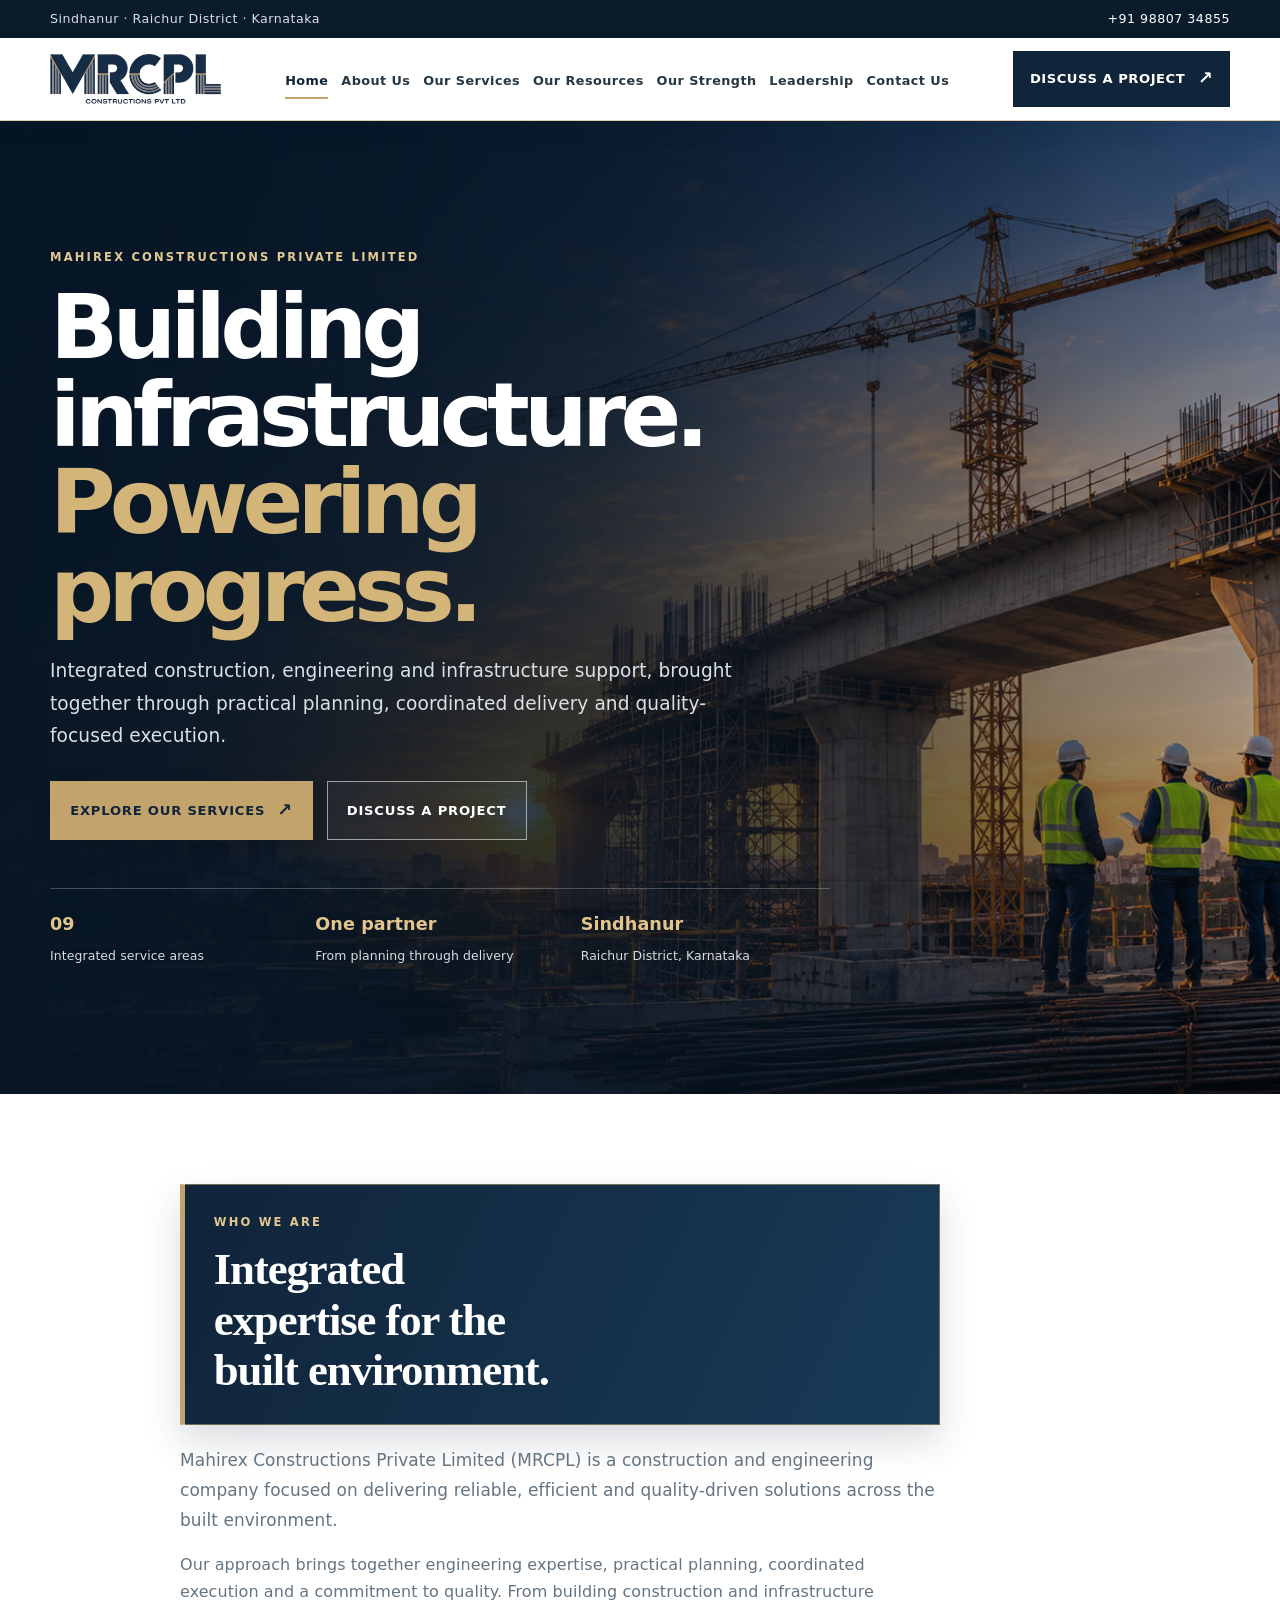
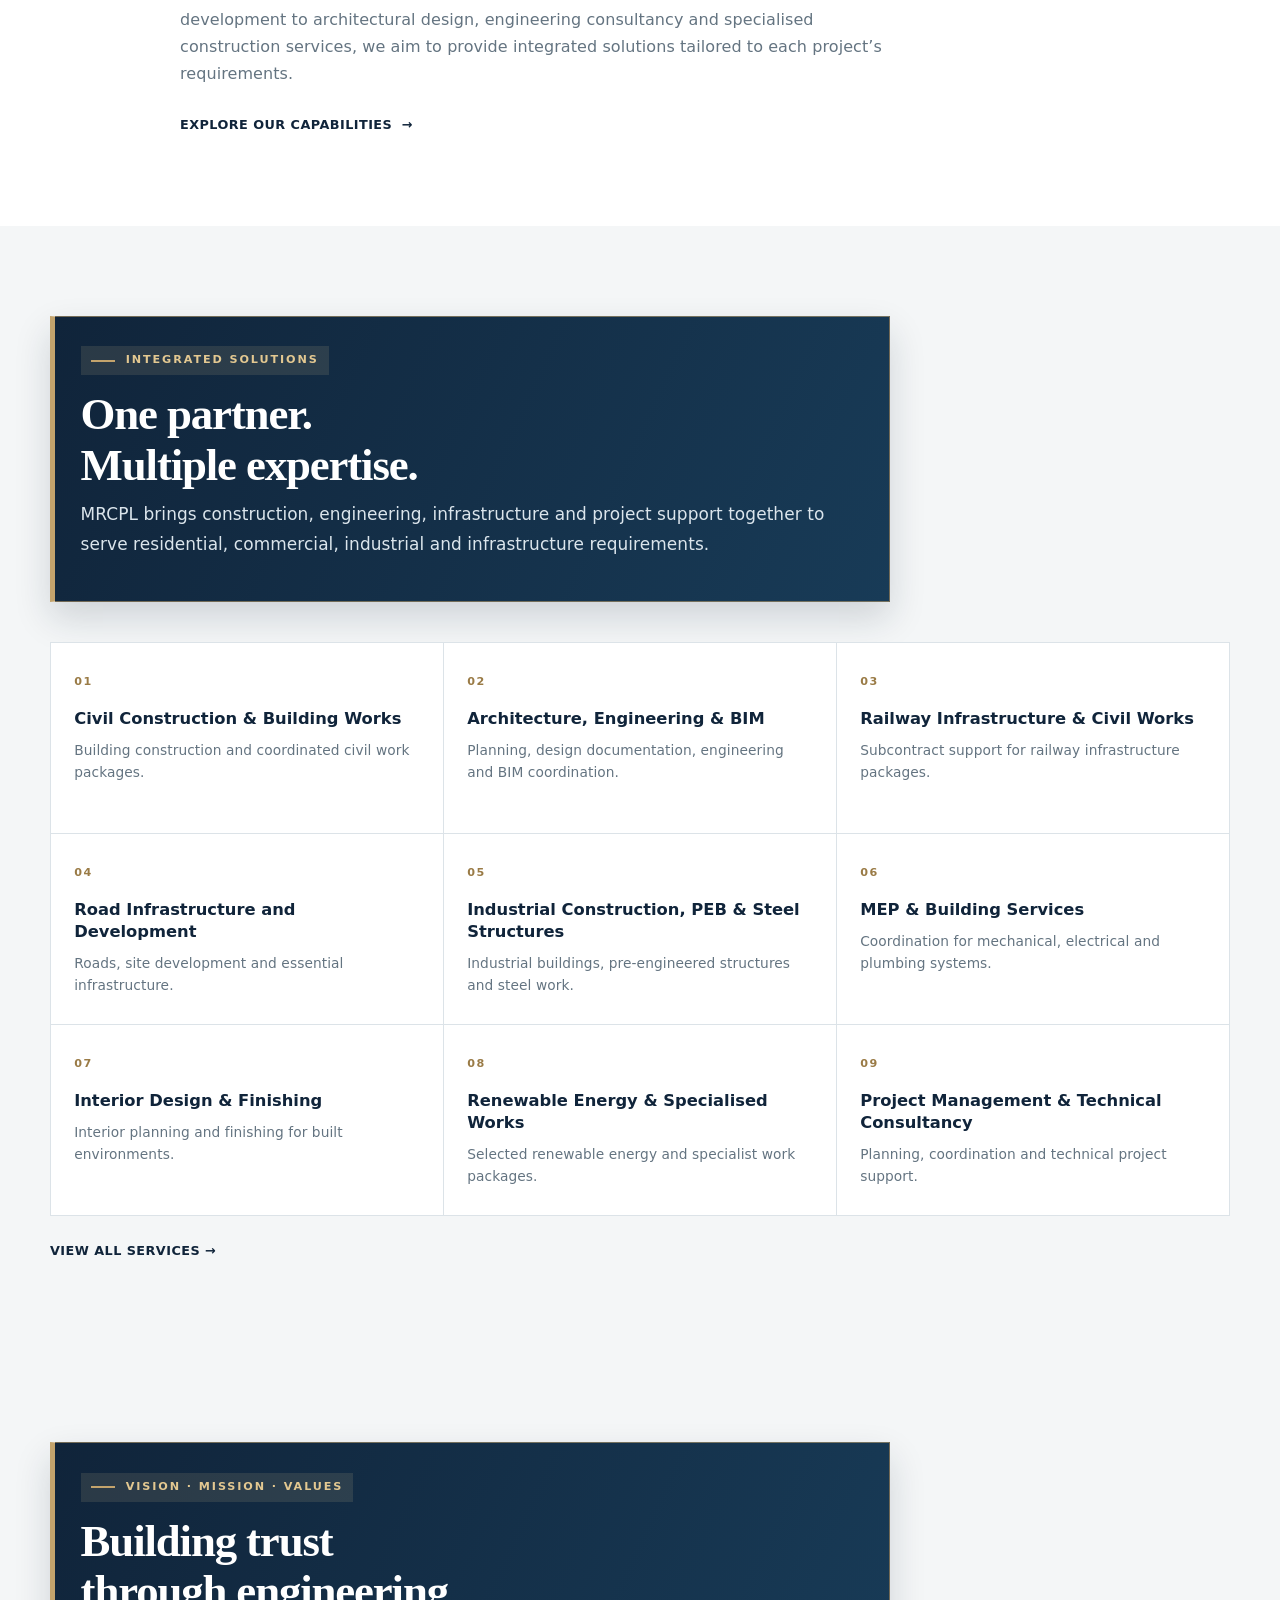
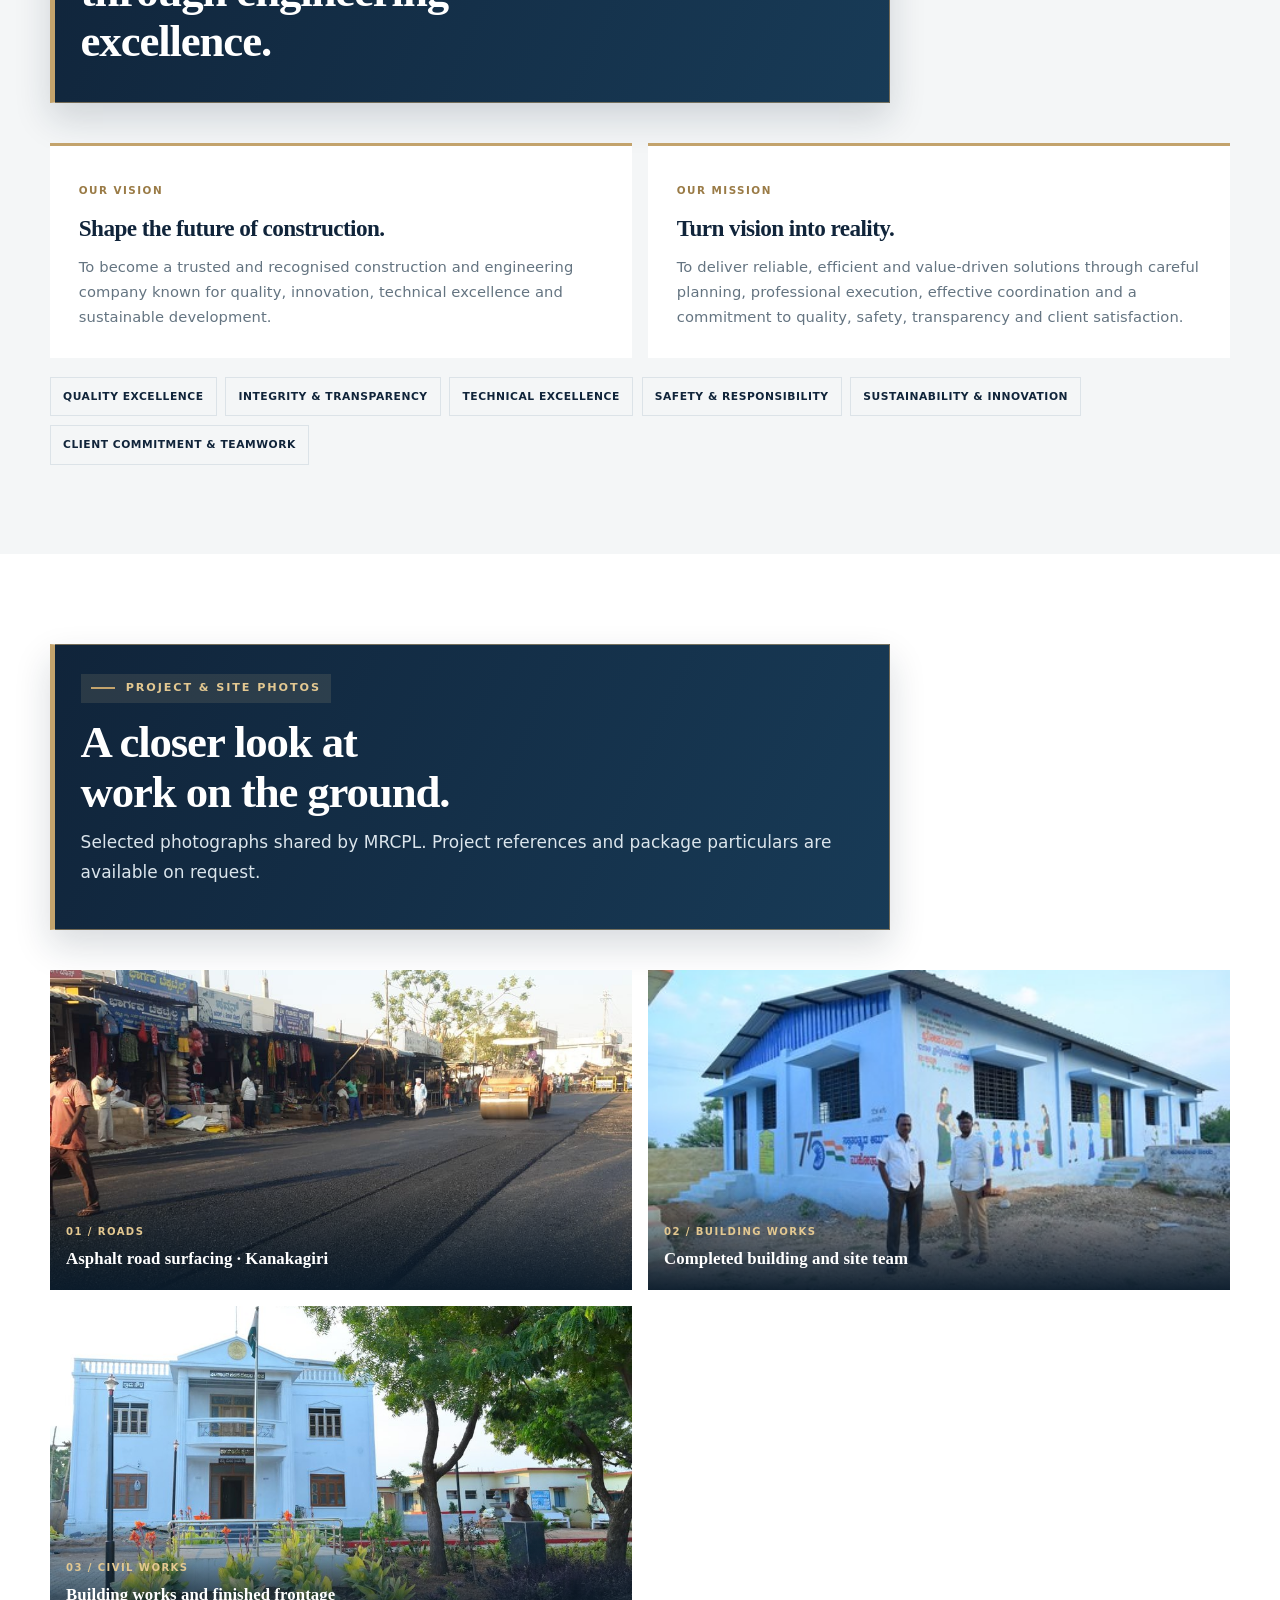
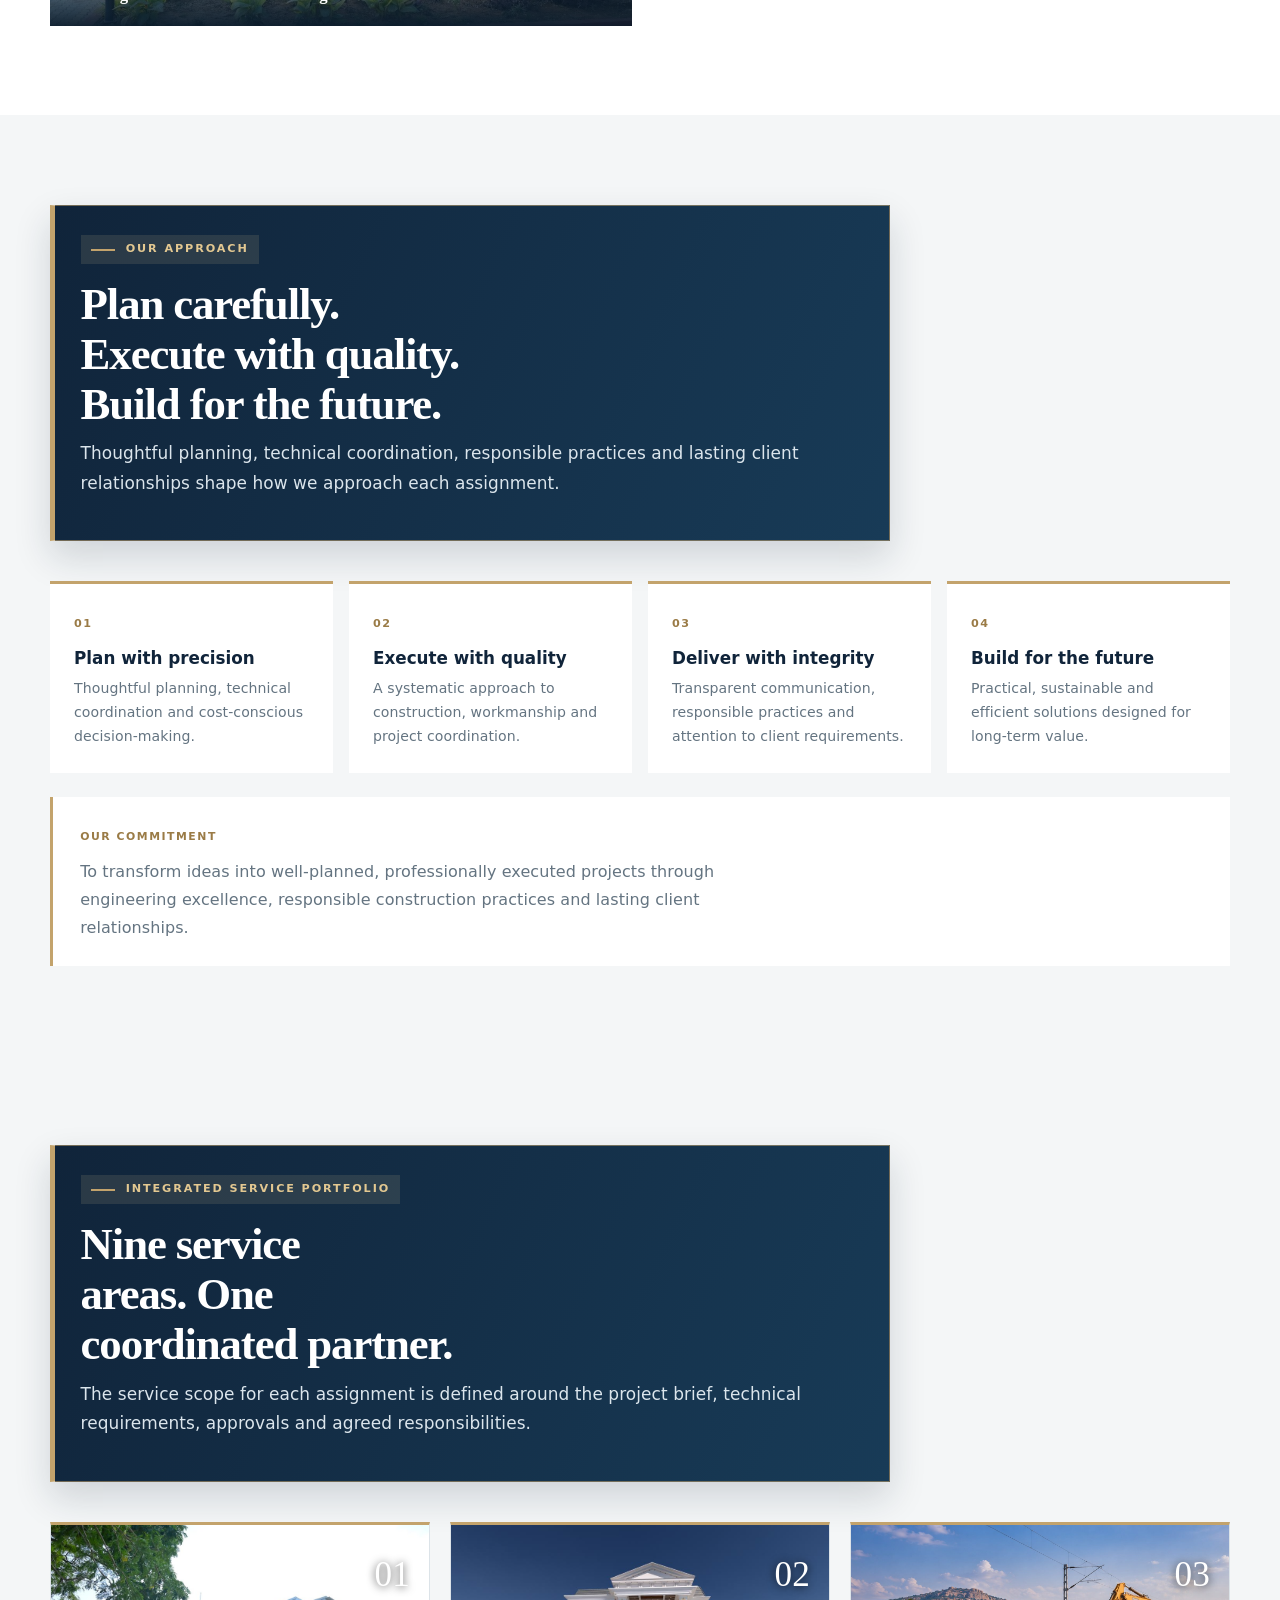
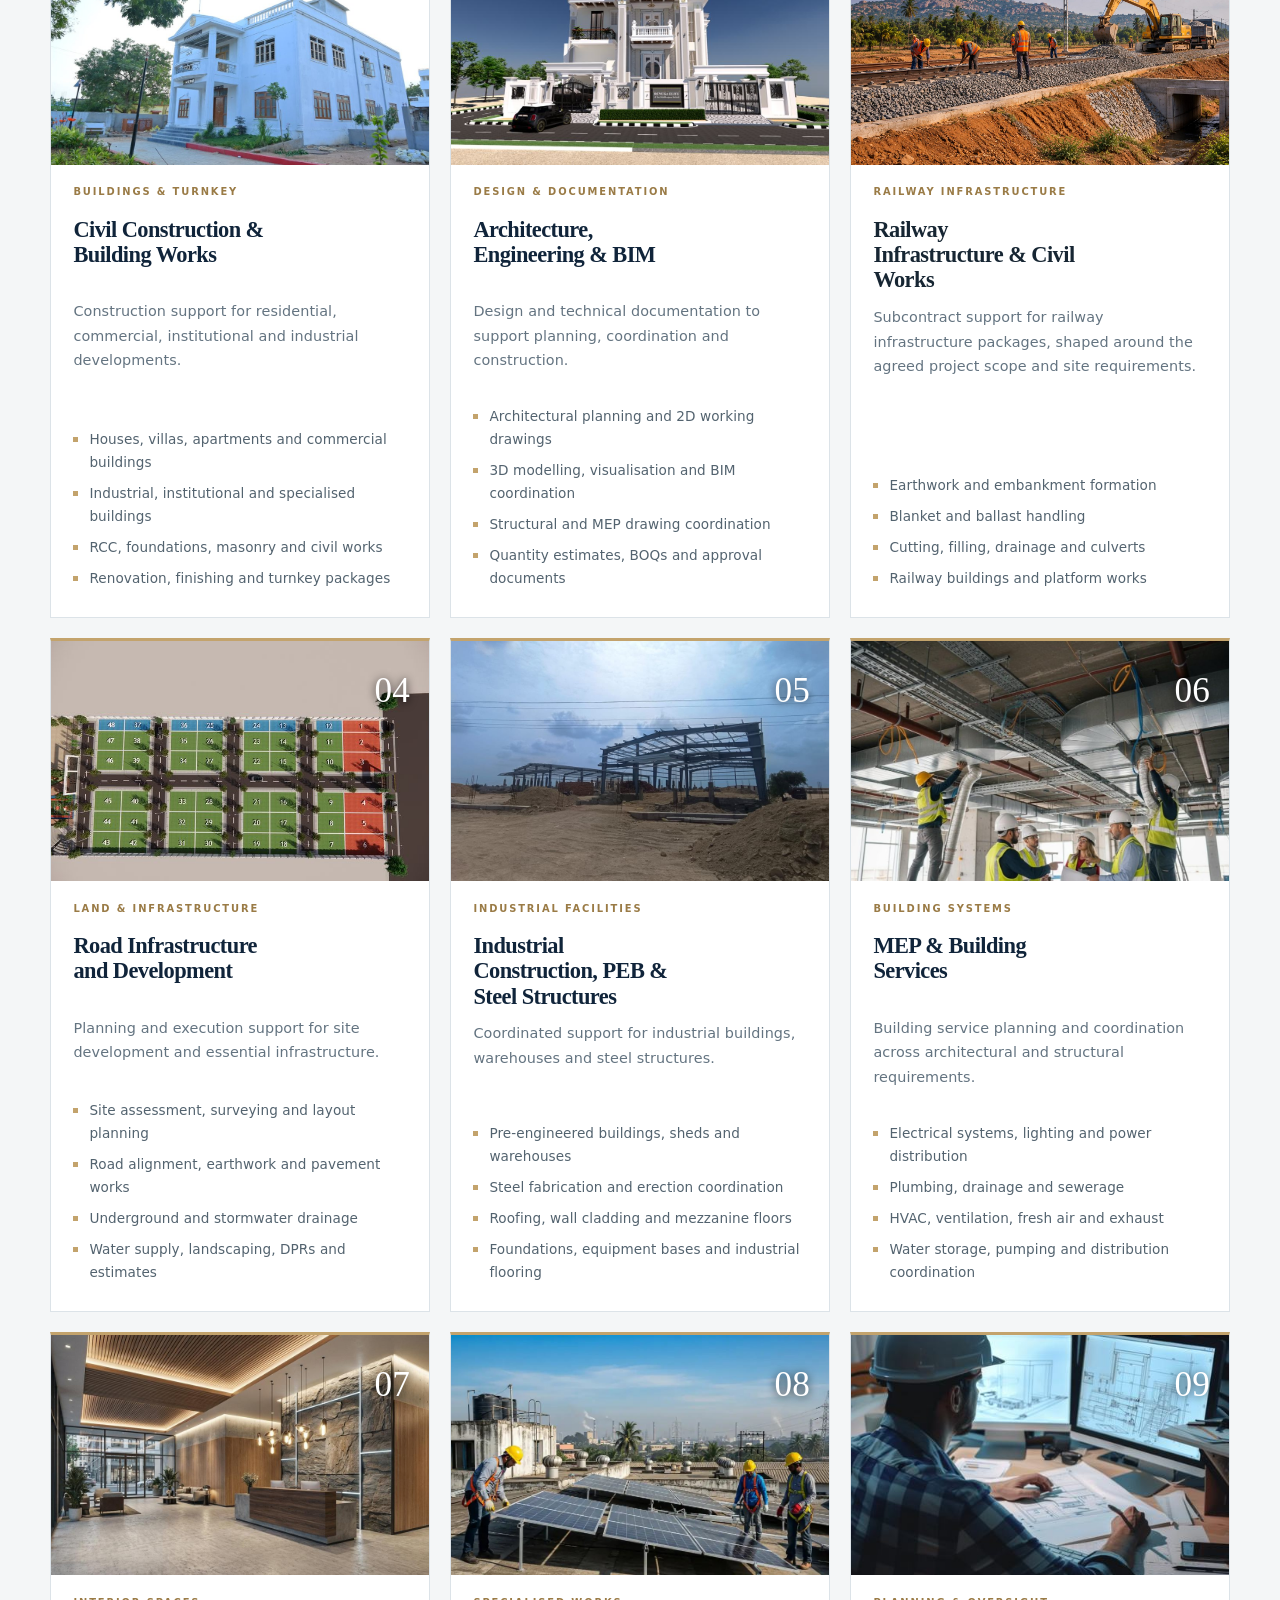
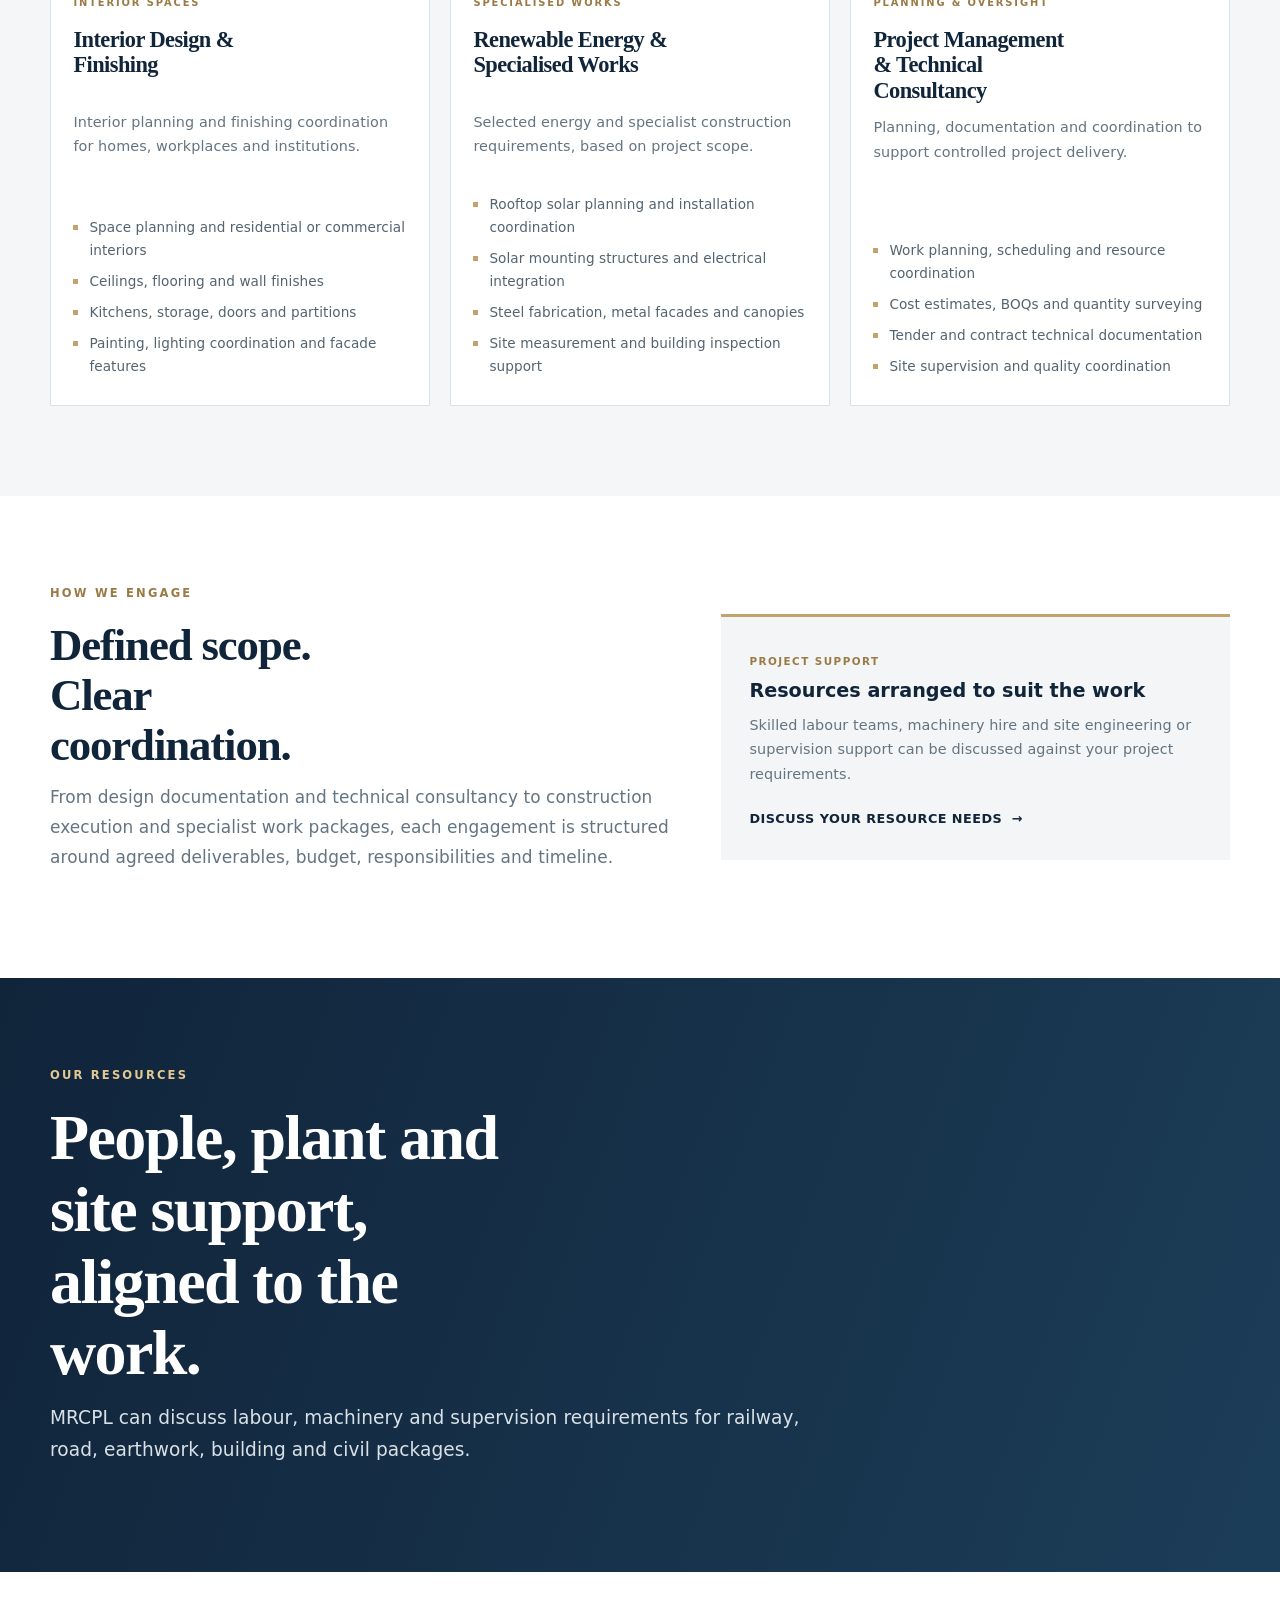
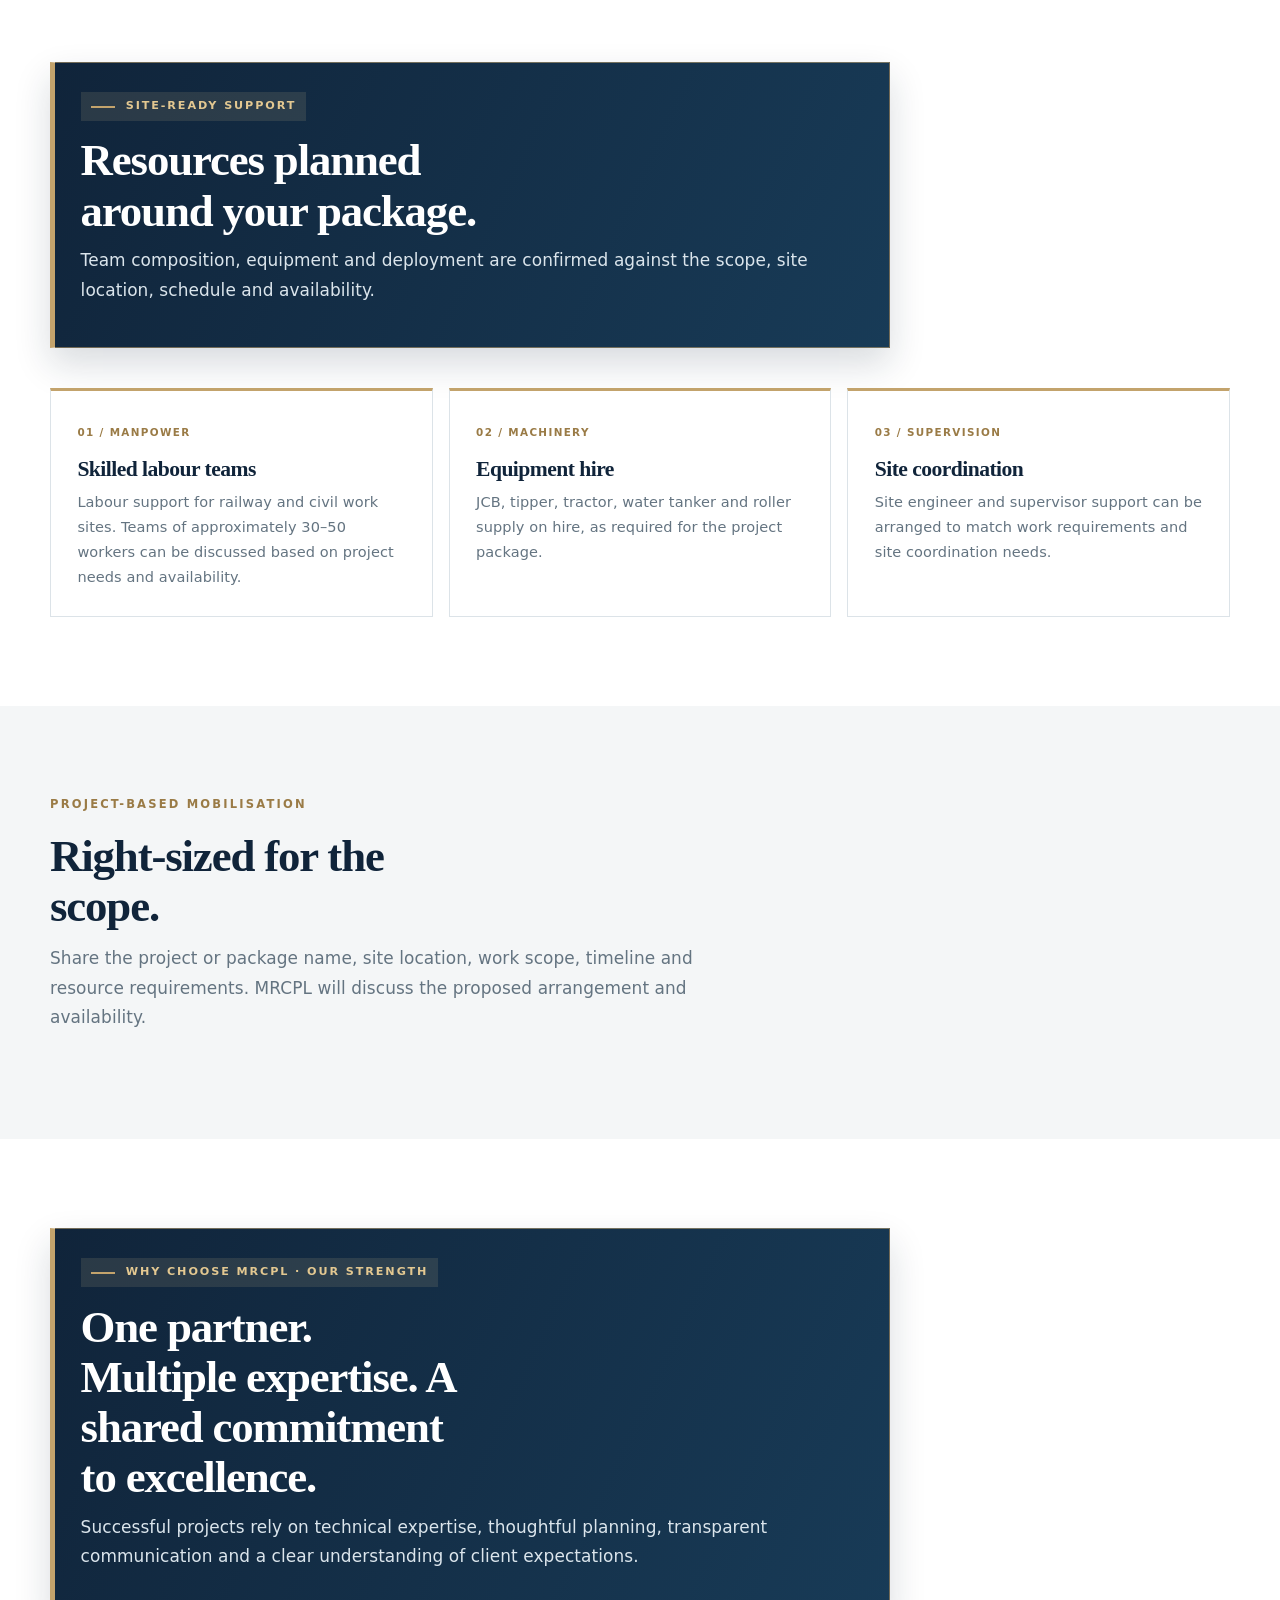
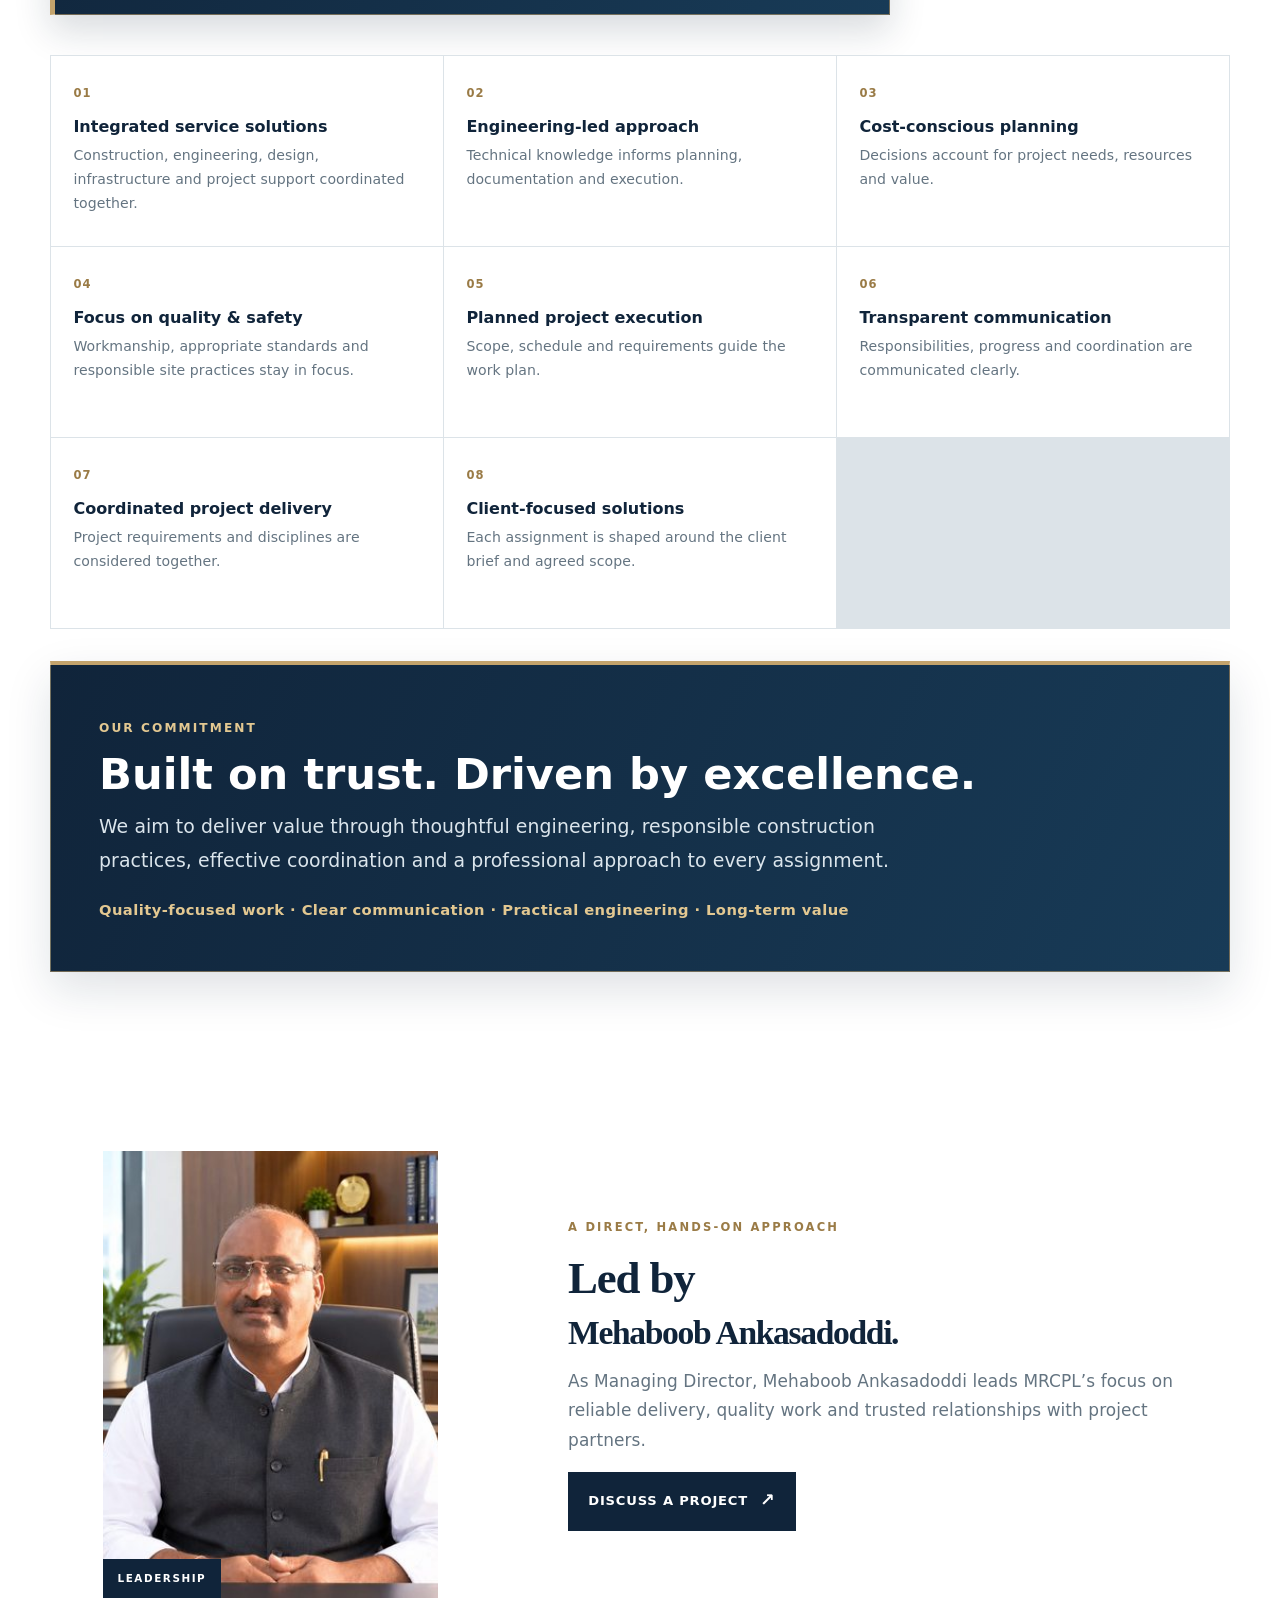
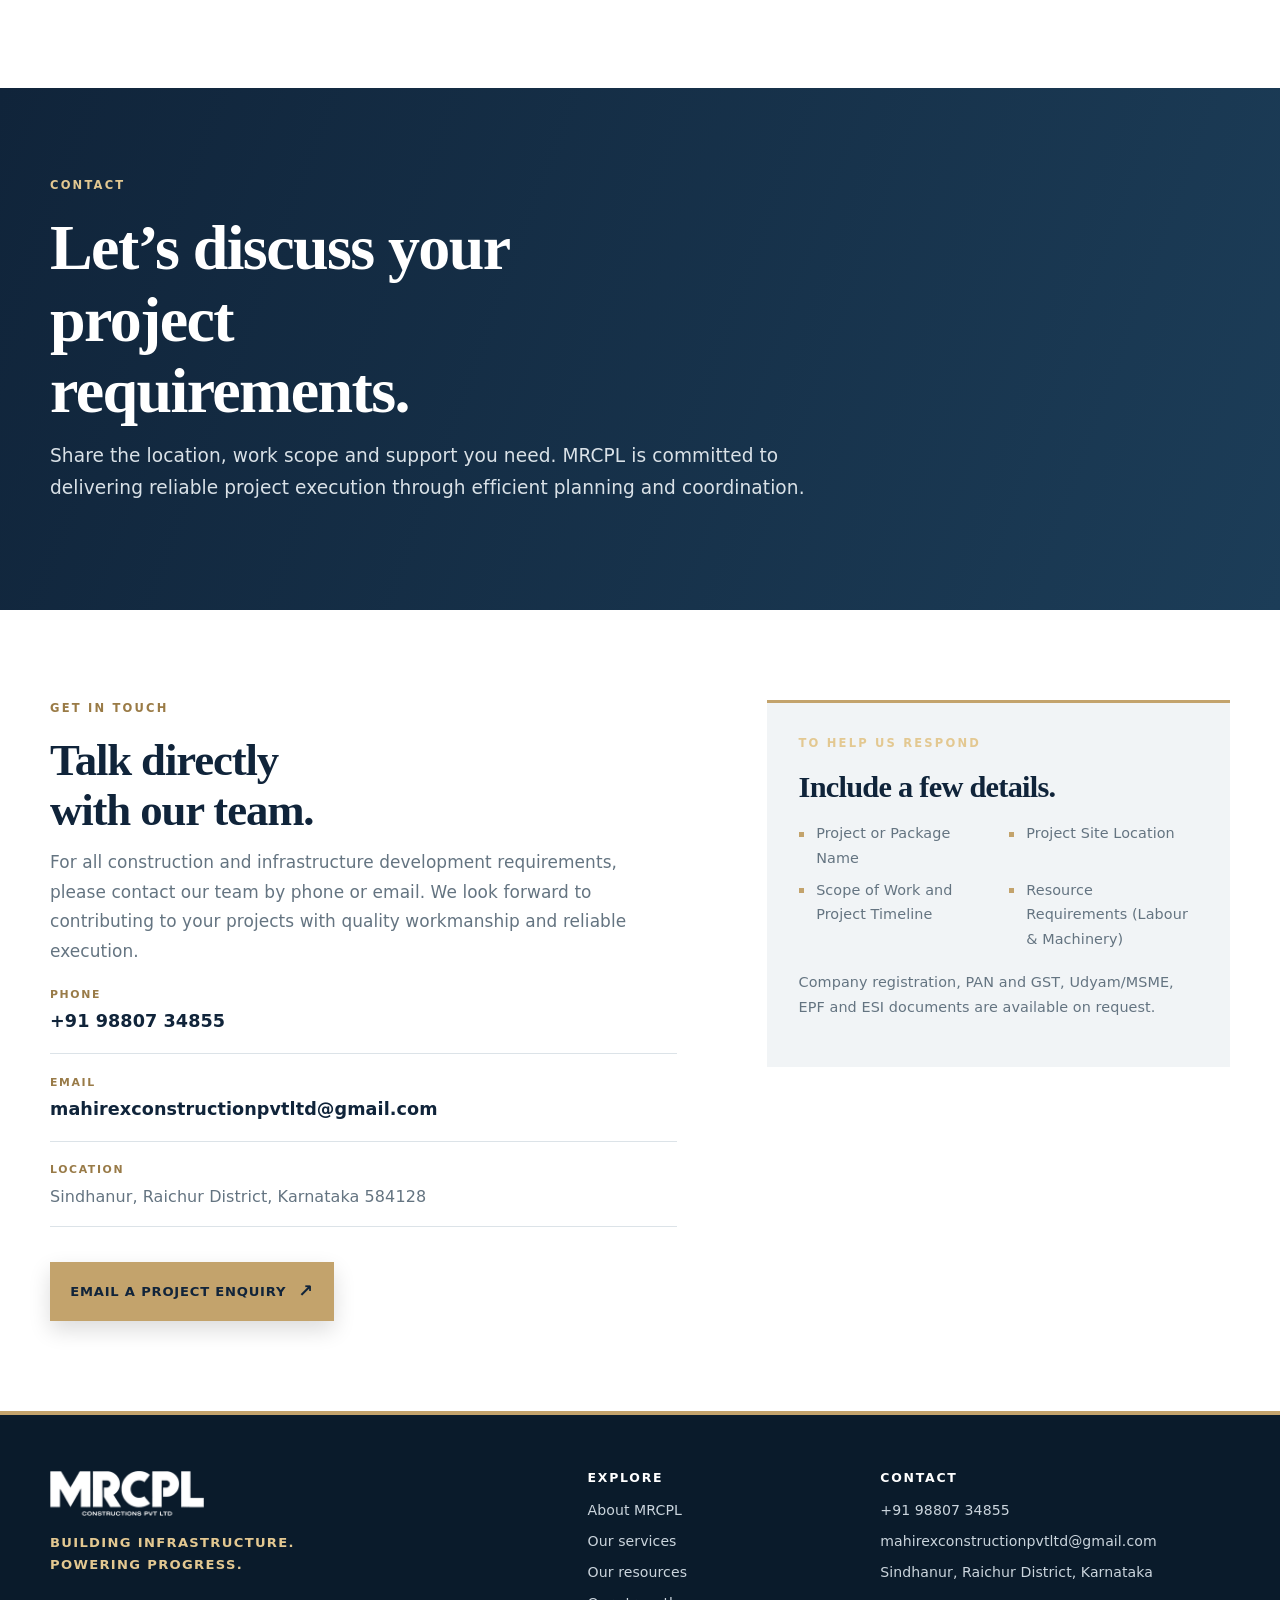
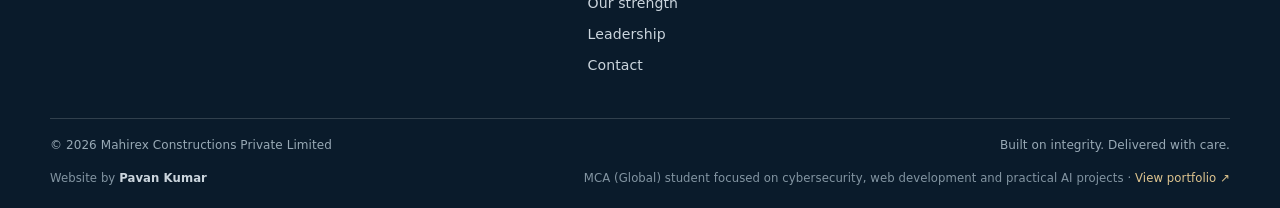
==== commit 02e989a9: "Refresh homepage gallery styling" ====
--- a/index.html
+++ b/index.html
@@ -3,8 +3,8 @@
 <title>MRCPL Constructions | Railway, Road & Civil Works</title><meta name="description" content="Subcontracting support for railway, road, earthwork and civil works, with local teams and machinery serving Sindhanur and Raichur District.">
 <link rel="canonical" href="https://pavankumar-dev1.github.io/mrcpl-site/">
 <link rel="icon" href="favicon.ico" sizes="48x48"><link rel="icon" type="image/png" sizes="32x32" href="favicon-32.png"><link rel="icon" type="image/png" sizes="192x192" href="favicon-192.png"><link rel="apple-touch-icon" href="apple-touch-icon.png">
-<meta name="theme-color" content="#10243a"><link rel="stylesheet" href="styles.css?v=who-we-are-blue-14"></head><body><a class="skip" href="#main">Skip to content</a><div class="topbar"><div class="wrap"><span>Sindhanur · Raichur District · Karnataka</span><a href="tel:+919880734855">+91 98807 34855</a></div></div>
-<header class="site"><div class="wrap"><a class="brand" href="index.html#home" aria-label="MRCPL Constructions home"><img src="assets/logo.png" alt="MRCPL Constructions Pvt Ltd" width="180" height="46"></a><details class="mobile-menu"><summary class="menu-toggle" aria-label="Open navigation menu" aria-controls="mobile-navigation"><span></span><span></span><span></span></summary><nav id="mobile-navigation" class="site-nav" aria-label="Mobile navigation"><ul><li><a href="index.html#home" aria-current="page">Home</a></li><li><a href="index.html#about">About Us</a></li><li><a href="index.html#services">Our Services</a></li><li><a href="index.html#resources">Our Resources</a></li><li><a href="index.html#strengths">Our Strength</a></li><li><a href="index.html#leadership">Leadership</a></li><li><a href="index.html#contact">Contact Us</a></li><li class="mobile-project-link"><a href="index.html#contact">Discuss a project <span aria-hidden="true">↗</span></a></li></ul></nav></details><nav class="desktop-nav" aria-label="Main navigation"><ul><li><a href="index.html#home" aria-current="page">Home</a></li><li><a href="index.html#about">About Us</a></li><li><a href="index.html#services">Our Services</a></li><li><a href="index.html#resources">Our Resources</a></li><li><a href="index.html#strengths">Our Strength</a></li><li><a href="index.html#leadership">Leadership</a></li><li><a href="index.html#contact">Contact Us</a></li></ul></nav><a class="header-cta" href="index.html#contact">Discuss a project <span aria-hidden="true">↗</span></a></div></header><main id="main">
+<meta name="theme-color" content="#10243a"><link rel="stylesheet" href="styles.css?v=pipeline-gallery-16"></head><body><a class="skip" href="#main">Skip to content</a><div class="topbar"><div class="wrap"><span>Sindhanur · Raichur District · Karnataka</span><a href="tel:+919880734855">+91 98807 34855</a></div></div>
+<header class="site"><div class="wrap"><a class="brand" href="index.html#home" aria-label="MRCPL Constructions home"><img src="assets/logo.png?v=github-pages-assets-15" alt="MRCPL Constructions Pvt Ltd" width="180" height="46"></a><details class="mobile-menu"><summary class="menu-toggle" aria-label="Open navigation menu" aria-controls="mobile-navigation"><span></span><span></span><span></span></summary><nav id="mobile-navigation" class="site-nav" aria-label="Mobile navigation"><ul><li><a href="index.html#home" aria-current="page">Home</a></li><li><a href="index.html#about">About Us</a></li><li><a href="index.html#services">Our Services</a></li><li><a href="index.html#resources">Our Resources</a></li><li><a href="index.html#strengths">Our Strength</a></li><li><a href="index.html#leadership">Leadership</a></li><li><a href="index.html#contact">Contact Us</a></li><li class="mobile-project-link"><a href="index.html#contact">Discuss a project <span aria-hidden="true">↗</span></a></li></ul></nav></details><nav class="desktop-nav" aria-label="Main navigation"><ul><li><a href="index.html#home" aria-current="page">Home</a></li><li><a href="index.html#about">About Us</a></li><li><a href="index.html#services">Our Services</a></li><li><a href="index.html#resources">Our Resources</a></li><li><a href="index.html#strengths">Our Strength</a></li><li><a href="index.html#leadership">Leadership</a></li><li><a href="index.html#contact">Contact Us</a></li></ul></nav><a class="header-cta" href="index.html#contact">Discuss a project <span aria-hidden="true">↗</span></a></div></header><main id="main">
 <section class="hero hero-premium" id="home"><div class="wrap hero-grid"><div class="hero-copy"><p class="eyebrow">Mahirex Constructions Private Limited</p><h1>Building infrastructure. <span>Powering progress.</span></h1><p class="hero-lede">Integrated construction, engineering and infrastructure support, brought together through practical planning, coordinated delivery and quality-focused execution.</p><div class="actions"><a class="btn btn-gold" href="#services">Explore our services <span aria-hidden="true">↗</span></a><a class="btn btn-outline" href="#contact">Discuss a project</a></div><div class="hero-proof"><span><strong>09</strong>Integrated service areas</span><span><strong>One partner</strong>From planning through delivery</span><span><strong>Sindhanur</strong>Raichur District, Karnataka</span></div></div></div></section>
 <section class="section" id="about"><div class="wrap about-intro about-intro-text-only"><div class="about-copy"><div class="about-heading-highlight"><p class="eyebrow">WHO WE ARE</p><h2>Integrated expertise for the built environment.</h2></div><p class="lede">Mahirex Constructions Private Limited (MRCPL) is a construction and engineering company focused on delivering reliable, efficient and quality-driven solutions across the built environment.</p><p>Our approach brings together engineering expertise, practical planning, coordinated execution and a commitment to quality. From building construction and infrastructure development to architectural design, engineering consultancy and specialised construction services, we aim to provide integrated solutions tailored to each project’s requirements.</p><a class="text-link" href="#services">Explore our capabilities <span aria-hidden="true">→</span></a></div></div></section>
 
@@ -12,21 +12,21 @@
 
 <section class="section about-purpose-section"><div class="wrap"><div class="section-heading"><p class="eyebrow eyebrow-dark">VISION · MISSION · VALUES</p><h2>Building trust through engineering excellence.</h2></div><div class="about-purpose-grid"><article><span>OUR VISION</span><h3>Shape the future of construction.</h3><p>To become a trusted and recognised construction and engineering company known for quality, innovation, technical excellence and sustainable development.</p></article><article><span>OUR MISSION</span><h3>Turn vision into reality.</h3><p>To deliver reliable, efficient and value-driven solutions through careful planning, professional execution, effective coordination and a commitment to quality, safety, transparency and client satisfaction.</p></article></div><div class="about-values"><span>QUALITY EXCELLENCE</span><span>INTEGRITY &amp; TRANSPARENCY</span><span>TECHNICAL EXCELLENCE</span><span>SAFETY &amp; RESPONSIBILITY</span><span>SUSTAINABILITY &amp; INNOVATION</span><span>CLIENT COMMITMENT &amp; TEAMWORK</span></div></div></section>
 <section class="section about-gallery-section"><div class="wrap"><div class="section-heading"><p class="eyebrow eyebrow-dark">PROJECT &amp; SITE PHOTOS</p><h2>A closer look at work on the ground.</h2><p class="lede">Selected photographs shared by MRCPL. Project references and package particulars are available on request.</p></div><div class="about-photo-grid">
-<figure><img src="assets/photos/road-asphalt-kanakagiri.jpg" alt="Asphalt road surfacing with a road roller working on site" loading="lazy"><figcaption><span>01 / ROADS</span><strong>Asphalt road surfacing · Kanakagiri</strong></figcaption></figure>
-<figure><img src="assets/photos/building-with-team.jpg" alt="Two team members at a completed building" loading="lazy"><figcaption><span>02 / BUILDING WORKS</span><strong>Completed building and site team</strong></figcaption></figure>
-<figure><img src="assets/photos/building-front.jpg" alt="Completed public building with landscaped frontage" loading="lazy"><figcaption><span>03 / CIVIL WORKS</span><strong>Building works and finished frontage</strong></figcaption></figure>
+<figure><img src="assets/photos/road-asphalt-kanakagiri.jpg?v=github-pages-assets-15" alt="Asphalt road surfacing with a road roller working on site" loading="lazy"><figcaption><span>01 / ROADS</span><strong>Asphalt road surfacing · Kanakagiri</strong></figcaption></figure>
+<figure><img src="assets/photos/building-with-team.jpg?v=github-pages-assets-15" alt="Two team members at a completed building" loading="lazy"><figcaption><span>02 / BUILDING WORKS</span><strong>Completed building and site team</strong></figcaption></figure>
+<figure><img src="assets/photos/building-front.jpg?v=github-pages-assets-15" alt="Completed public building with landscaped frontage" loading="lazy"><figcaption><span>03 / CIVIL WORKS</span><strong>Building works and finished frontage</strong></figcaption></figure>
 </div></div></section>
 <section class="section section-muted"><div class="wrap"><div class="section-heading"><p class="eyebrow eyebrow-dark">OUR APPROACH</p><h2>Plan carefully. Execute with quality. Build for the future.</h2><p class="lede">Thoughtful planning, technical coordination, responsible practices and lasting client relationships shape how we approach each assignment.</p></div><div class="about-approach-grid"><article><span>01</span><h3>Plan with precision</h3><p>Thoughtful planning, technical coordination and cost-conscious decision-making.</p></article><article><span>02</span><h3>Execute with quality</h3><p>A systematic approach to construction, workmanship and project coordination.</p></article><article><span>03</span><h3>Deliver with integrity</h3><p>Transparent communication, responsible practices and attention to client requirements.</p></article><article><span>04</span><h3>Build for the future</h3><p>Practical, sustainable and efficient solutions designed for long-term value.</p></article></div><div class="about-approach-commitment"><strong>OUR COMMITMENT</strong><p>To transform ideas into well-planned, professionally executed projects through engineering excellence, responsible construction practices and lasting client relationships.</p></div></div></section>
 <section class="section section-muted service-portfolio" id="services"><div class="wrap"><div class="section-heading"><p class="eyebrow eyebrow-dark">INTEGRATED SERVICE PORTFOLIO</p><h2>Nine service areas. One coordinated partner.</h2><p class="lede">The service scope for each assignment is defined around the project brief, technical requirements, approvals and agreed responsibilities.</p></div><div class="service-portfolio-grid">
-<article class="portfolio-card" id="civil"><img class="portfolio-photo" src="assets/photos/portfolio-civil-building.jpg" alt="Completed white institutional building with landscaped grounds" loading="lazy"><span class="portfolio-number">01</span><p class="eyebrow eyebrow-dark">BUILDINGS &amp; TURNKEY</p><h3>Civil Construction &amp; Building Works</h3><p>Construction support for residential, commercial, institutional and industrial developments.</p><ul class="scope-list"><li>Houses, villas, apartments and commercial buildings</li><li>Industrial, institutional and specialised buildings</li><li>RCC, foundations, masonry and civil works</li><li>Renovation, finishing and turnkey packages</li></ul></article>
-<article class="portfolio-card" id="architecture"><img class="portfolio-photo" src="assets/photos/portfolio-architecture.jpg" alt="Architectural building visualisation and BIM design workspace" loading="lazy"><span class="portfolio-number">02</span><p class="eyebrow eyebrow-dark">DESIGN &amp; DOCUMENTATION</p><h3>Architecture, Engineering &amp; BIM</h3><p>Design and technical documentation to support planning, coordination and construction.</p><ul class="scope-list"><li>Architectural planning and 2D working drawings</li><li>3D modelling, visualisation and BIM coordination</li><li>Structural and MEP drawing coordination</li><li>Quantity estimates, BOQs and approval documents</li></ul></article>
-<article class="portfolio-card portfolio-card-railway" id="railway"><img class="portfolio-photo" src="assets/photos/portfolio-railway.jpg" alt="Railway track formation and ballast work with earthmoving equipment and a drainage culvert" loading="lazy"><span class="portfolio-number">03</span><p class="eyebrow eyebrow-dark">RAILWAY INFRASTRUCTURE</p><h3>Railway Infrastructure &amp; Civil Works</h3><p>Subcontract support for railway infrastructure packages, shaped around the agreed project scope and site requirements.</p><ul class="scope-list"><li>Earthwork and embankment formation</li><li>Blanket and ballast handling</li><li>Cutting, filling, drainage and culverts</li><li>Railway buildings and platform works</li></ul></article>
-<article class="portfolio-card" id="roads"><img class="portfolio-photo" src="assets/photos/portfolio-infrastructure.jpg" alt="Road surfacing work in progress" loading="lazy"><span class="portfolio-number">04</span><p class="eyebrow eyebrow-dark">LAND &amp; INFRASTRUCTURE</p><h3>Road Infrastructure and Development</h3><p>Planning and execution support for site development and essential infrastructure.</p><ul class="scope-list"><li>Site assessment, surveying and layout planning</li><li>Road alignment, earthwork and pavement works</li><li>Underground and stormwater drainage</li><li>Water supply, landscaping, DPRs and estimates</li></ul></article>
-<article class="portfolio-card" id="industrial"><img class="portfolio-photo" src="assets/photos/portfolio-industrial.jpg" alt="Steel structure under construction for an industrial facility" loading="lazy"><span class="portfolio-number">05</span><p class="eyebrow eyebrow-dark">INDUSTRIAL FACILITIES</p><h3>Industrial Construction, PEB &amp; Steel Structures</h3><p>Coordinated support for industrial buildings, warehouses and steel structures.</p><ul class="scope-list"><li>Pre-engineered buildings, sheds and warehouses</li><li>Steel fabrication and erection coordination</li><li>Roofing, wall cladding and mezzanine floors</li><li>Foundations, equipment bases and industrial flooring</li></ul></article>
-<article class="portfolio-card" id="mep"><img class="portfolio-photo" src="assets/photos/portfolio-mep.jpg" alt="MEP installation work inside a building" loading="lazy"><span class="portfolio-number">06</span><p class="eyebrow eyebrow-dark">BUILDING SYSTEMS</p><h3>MEP &amp; Building Services</h3><p>Building service planning and coordination across architectural and structural requirements.</p><ul class="scope-list"><li>Electrical systems, lighting and power distribution</li><li>Plumbing, drainage and sewerage</li><li>HVAC, ventilation, fresh air and exhaust</li><li>Water storage, pumping and distribution coordination</li></ul></article>
-<article class="portfolio-card" id="interiors"><img class="portfolio-photo" src="assets/photos/portfolio-interiors.jpg" alt="Finished contemporary building interior" loading="lazy"><span class="portfolio-number">07</span><p class="eyebrow eyebrow-dark">INTERIOR SPACES</p><h3>Interior Design &amp; Finishing</h3><p>Interior planning and finishing coordination for homes, workplaces and institutions.</p><ul class="scope-list"><li>Space planning and residential or commercial interiors</li><li>Ceilings, flooring and wall finishes</li><li>Kitchens, storage, doors and partitions</li><li>Painting, lighting coordination and facade features</li></ul></article>
-<article class="portfolio-card" id="energy"><img class="portfolio-photo" src="assets/photos/portfolio-renewable.jpg" alt="Rooftop solar installation" loading="lazy"><span class="portfolio-number">08</span><p class="eyebrow eyebrow-dark">SPECIALISED WORKS</p><h3>Renewable Energy &amp; Specialised Works</h3><p>Selected energy and specialist construction requirements, based on project scope.</p><ul class="scope-list"><li>Rooftop solar planning and installation coordination</li><li>Solar mounting structures and electrical integration</li><li>Steel fabrication, metal facades and canopies</li><li>Site measurement and building inspection support</li></ul></article>
-<article class="portfolio-card" id="management"><img class="portfolio-photo" src="assets/photos/portfolio-management.jpg" alt="Project planning and technical coordination" loading="lazy"><span class="portfolio-number">09</span><p class="eyebrow eyebrow-dark">PLANNING &amp; OVERSIGHT</p><h3>Project Management &amp; Technical Consultancy</h3><p>Planning, documentation and coordination to support controlled project delivery.</p><ul class="scope-list"><li>Work planning, scheduling and resource coordination</li><li>Cost estimates, BOQs and quantity surveying</li><li>Tender and contract technical documentation</li><li>Site supervision and quality coordination</li></ul></article>
+<article class="portfolio-card" id="civil"><img class="portfolio-photo" src="assets/photos/portfolio-civil-building.jpg?v=github-pages-assets-15" alt="Completed white institutional building with landscaped grounds" loading="lazy"><span class="portfolio-number">01</span><p class="eyebrow eyebrow-dark">BUILDINGS &amp; TURNKEY</p><h3>Civil Construction &amp; Building Works</h3><p>Construction support for residential, commercial, institutional and industrial developments.</p><ul class="scope-list"><li>Houses, villas, apartments and commercial buildings</li><li>Industrial, institutional and specialised buildings</li><li>RCC, foundations, masonry and civil works</li><li>Renovation, finishing and turnkey packages</li></ul></article>
+<article class="portfolio-card" id="architecture"><img class="portfolio-photo" src="assets/photos/portfolio-architecture.jpg?v=github-pages-assets-15" alt="Architectural building visualisation and BIM design workspace" loading="lazy"><span class="portfolio-number">02</span><p class="eyebrow eyebrow-dark">DESIGN &amp; DOCUMENTATION</p><h3>Architecture, Engineering &amp; BIM</h3><p>Design and technical documentation to support planning, coordination and construction.</p><ul class="scope-list"><li>Architectural planning and 2D working drawings</li><li>3D modelling, visualisation and BIM coordination</li><li>Structural and MEP drawing coordination</li><li>Quantity estimates, BOQs and approval documents</li></ul></article>
+<article class="portfolio-card portfolio-card-railway" id="railway"><img class="portfolio-photo" src="assets/photos/portfolio-railway.jpg?v=github-pages-assets-15" alt="Railway track formation and ballast work with earthmoving equipment and a drainage culvert" loading="lazy"><span class="portfolio-number">03</span><p class="eyebrow eyebrow-dark">RAILWAY INFRASTRUCTURE</p><h3>Railway Infrastructure &amp; Civil Works</h3><p>Subcontract support for railway infrastructure packages, shaped around the agreed project scope and site requirements.</p><ul class="scope-list"><li>Earthwork and embankment formation</li><li>Blanket and ballast handling</li><li>Cutting, filling, drainage and culverts</li><li>Railway buildings and platform works</li></ul></article>
+<article class="portfolio-card" id="roads"><img class="portfolio-photo" src="assets/photos/portfolio-infrastructure.jpg?v=github-pages-assets-15" alt="Road surfacing work in progress" loading="lazy"><span class="portfolio-number">04</span><p class="eyebrow eyebrow-dark">LAND &amp; INFRASTRUCTURE</p><h3>Road Infrastructure and Development</h3><p>Planning and execution support for site development and essential infrastructure.</p><ul class="scope-list"><li>Site assessment, surveying and layout planning</li><li>Road alignment, earthwork and pavement works</li><li>Underground and stormwater drainage</li><li>Water supply, landscaping, DPRs and estimates</li></ul></article>
+<article class="portfolio-card" id="industrial"><img class="portfolio-photo" src="assets/photos/portfolio-industrial.jpg?v=github-pages-assets-15" alt="Steel structure under construction for an industrial facility" loading="lazy"><span class="portfolio-number">05</span><p class="eyebrow eyebrow-dark">INDUSTRIAL FACILITIES</p><h3>Industrial Construction, PEB &amp; Steel Structures</h3><p>Coordinated support for industrial buildings, warehouses and steel structures.</p><ul class="scope-list"><li>Pre-engineered buildings, sheds and warehouses</li><li>Steel fabrication and erection coordination</li><li>Roofing, wall cladding and mezzanine floors</li><li>Foundations, equipment bases and industrial flooring</li></ul></article>
+<article class="portfolio-card" id="mep"><img class="portfolio-photo" src="assets/photos/portfolio-mep.jpg?v=github-pages-assets-15" alt="MEP installation work inside a building" loading="lazy"><span class="portfolio-number">06</span><p class="eyebrow eyebrow-dark">BUILDING SYSTEMS</p><h3>MEP &amp; Building Services</h3><p>Building service planning and coordination across architectural and structural requirements.</p><ul class="scope-list"><li>Electrical systems, lighting and power distribution</li><li>Plumbing, drainage and sewerage</li><li>HVAC, ventilation, fresh air and exhaust</li><li>Water storage, pumping and distribution coordination</li></ul></article>
+<article class="portfolio-card" id="interiors"><img class="portfolio-photo" src="assets/photos/portfolio-interiors.jpg?v=github-pages-assets-15" alt="Finished contemporary building interior" loading="lazy"><span class="portfolio-number">07</span><p class="eyebrow eyebrow-dark">INTERIOR SPACES</p><h3>Interior Design &amp; Finishing</h3><p>Interior planning and finishing coordination for homes, workplaces and institutions.</p><ul class="scope-list"><li>Space planning and residential or commercial interiors</li><li>Ceilings, flooring and wall finishes</li><li>Kitchens, storage, doors and partitions</li><li>Painting, lighting coordination and facade features</li></ul></article>
+<article class="portfolio-card" id="energy"><img class="portfolio-photo" src="assets/photos/portfolio-renewable.jpg?v=github-pages-assets-15" alt="Rooftop solar installation" loading="lazy"><span class="portfolio-number">08</span><p class="eyebrow eyebrow-dark">SPECIALISED WORKS</p><h3>Renewable Energy &amp; Specialised Works</h3><p>Selected energy and specialist construction requirements, based on project scope.</p><ul class="scope-list"><li>Rooftop solar planning and installation coordination</li><li>Solar mounting structures and electrical integration</li><li>Steel fabrication, metal facades and canopies</li><li>Site measurement and building inspection support</li></ul></article>
+<article class="portfolio-card" id="management"><img class="portfolio-photo" src="assets/photos/portfolio-management.jpg?v=github-pages-assets-15" alt="Project planning and technical coordination" loading="lazy"><span class="portfolio-number">09</span><p class="eyebrow eyebrow-dark">PLANNING &amp; OVERSIGHT</p><h3>Project Management &amp; Technical Consultancy</h3><p>Planning, documentation and coordination to support controlled project delivery.</p><ul class="scope-list"><li>Work planning, scheduling and resource coordination</li><li>Cost estimates, BOQs and quantity surveying</li><li>Tender and contract technical documentation</li><li>Site supervision and quality coordination</li></ul></article>
 </div></div></section>
 <section class="section"><div class="wrap service-delivery"><div><p class="eyebrow eyebrow-dark">HOW WE ENGAGE</p><h2>Defined scope. Clear coordination.</h2><p class="lede">From design documentation and technical consultancy to construction execution and specialist work packages, each engagement is structured around agreed deliverables, budget, responsibilities and timeline.</p></div><aside id="site-support"><span>PROJECT SUPPORT</span><h3>Resources arranged to suit the work</h3><p>Skilled labour teams, machinery hire and site engineering or supervision support can be discussed against your project requirements.</p><a class="text-link" href="#contact">Discuss your resource needs <span aria-hidden="true">→</span></a></aside></div></section>
 <section class="page-hero" id="resources"><div class="wrap"><p class="eyebrow">OUR RESOURCES</p><h1>People, plant and site support, aligned to the work.</h1><p class="hero-lede">MRCPL can discuss labour, machinery and supervision requirements for railway, road, earthwork, building and civil packages.</p></div></section>
@@ -37,7 +37,7 @@
 </div></div></section>
 <section class="section section-muted"><div class="wrap resource-note"><div><p class="eyebrow eyebrow-dark">PROJECT-BASED MOBILISATION</p><h2>Right-sized for the scope.</h2><p class="lede">Share the project or package name, site location, work scope, timeline and resource requirements. MRCPL will discuss the proposed arrangement and availability.</p></div></div></section>
 <section class="section about-strength-section" id="strengths"><div class="wrap"><div class="section-heading"><p class="eyebrow eyebrow-dark">WHY CHOOSE MRCPL · OUR STRENGTH</p><h2>One partner. Multiple expertise. A shared commitment to excellence.</h2><p class="lede">Successful projects rely on technical expertise, thoughtful planning, transparent communication and a clear understanding of client expectations.</p></div><div class="strength-grid"><article><span>01</span><h3>Integrated service solutions</h3><p>Construction, engineering, design, infrastructure and project support coordinated together.</p></article><article><span>02</span><h3>Engineering-led approach</h3><p>Technical knowledge informs planning, documentation and execution.</p></article><article><span>03</span><h3>Cost-conscious planning</h3><p>Decisions account for project needs, resources and value.</p></article><article><span>04</span><h3>Focus on quality &amp; safety</h3><p>Workmanship, appropriate standards and responsible site practices stay in focus.</p></article><article><span>05</span><h3>Planned project execution</h3><p>Scope, schedule and requirements guide the work plan.</p></article><article><span>06</span><h3>Transparent communication</h3><p>Responsibilities, progress and coordination are communicated clearly.</p></article><article><span>07</span><h3>Coordinated project delivery</h3><p>Project requirements and disciplines are considered together.</p></article><article><span>08</span><h3>Client-focused solutions</h3><p>Each assignment is shaped around the client brief and agreed scope.</p></article></div><div class="about-commitment-statement"><span>OUR COMMITMENT</span><h3>Built on trust. Driven by excellence.</h3><p>We aim to deliver value through thoughtful engineering, responsible construction practices, effective coordination and a professional approach to every assignment.</p><strong>Quality-focused work · Clear communication · Practical engineering · Long-term value</strong></div></div></section>
-<section class="section" id="leadership"><div class="wrap about-leadership"><div class="about-director-image"><img src="assets/photos/team-maheboob.jpg" alt="Mehaboob Ankasadoddi, Managing Director of MRCPL" loading="lazy"><span>LEADERSHIP</span></div><div><p class="eyebrow eyebrow-dark">A DIRECT, HANDS-ON APPROACH</p><h2>Led by <span class="leader-name">Mehaboob Ankasadoddi.</span></h2><p class="lede">As Managing Director, Mehaboob Ankasadoddi leads MRCPL’s focus on reliable delivery, quality work and trusted relationships with project partners.</p><a class="btn btn-dark" href="#contact">Discuss a project <span aria-hidden="true">↗</span></a></div></div></section>
+<section class="section" id="leadership"><div class="wrap about-leadership"><div class="about-director-image"><img src="assets/photos/team-maheboob.jpg?v=github-pages-assets-15" alt="Mehaboob Ankasadoddi, Managing Director of MRCPL" loading="lazy"><span>LEADERSHIP</span></div><div><p class="eyebrow eyebrow-dark">A DIRECT, HANDS-ON APPROACH</p><h2>Led by <span class="leader-name">Mehaboob Ankasadoddi.</span></h2><p class="lede">As Managing Director, Mehaboob Ankasadoddi leads MRCPL’s focus on reliable delivery, quality work and trusted relationships with project partners.</p><a class="btn btn-dark" href="#contact">Discuss a project <span aria-hidden="true">↗</span></a></div></div></section>
 <section class="page-hero" id="contact"><div class="wrap"><p class="eyebrow">CONTACT</p><h1>Let’s discuss your project requirements.</h1><p class="hero-lede">Share the location, work scope and support you need. MRCPL is committed to delivering reliable project execution through efficient planning and coordination.</p></div></section>
 <section class="section"><div class="wrap contact-layout"><div class="contact-intro"><p class="eyebrow eyebrow-dark">GET IN TOUCH</p><h2>Talk directly with our team.</h2><p class="lede">For all construction and infrastructure development requirements, please contact our team by phone or email. We look forward to contributing to your projects with quality workmanship and reliable execution.</p><div class="contact-method"><span>PHONE</span><a href="tel:+919880734855">+91 98807 34855</a></div><div class="contact-method"><span>EMAIL</span><a href="mailto:mahirexconstructionpvtltd@gmail.com">mahirexconstructionpvtltd@gmail.com</a></div><div class="contact-method"><span>LOCATION</span><p>Sindhanur, Raichur District, Karnataka 584128</p></div><a class="btn btn-gold" href="mailto:mahirexconstructionpvtltd@gmail.com?subject=MRCPL%20Project%20Enquiry">Email a project enquiry <span aria-hidden="true">↗</span></a></div><aside class="contact-note"><p class="eyebrow">TO HELP US RESPOND</p><h2>Include a few details.</h2><ul class="check-list"><li>Project or Package Name</li><li>Project Site Location</li><li>Scope of Work and Project Timeline</li><li>Resource Requirements (Labour &amp; Machinery)</li></ul><p>Company registration, PAN and GST, Udyam/MSME, EPF and ESI documents are available on request.</p></aside></div></section>
-</main><footer class="site"><div class="wrap footer-main"><div class="footer-brand"><img src="assets/logo-white.png" alt="MRCPL Constructions" width="180" height="46"><p class="footer-tagline">BUILDING INFRASTRUCTURE. POWERING PROGRESS.</p></div><div><h2>Explore</h2><ul><li><a href="index.html#about">About MRCPL</a></li><li><a href="index.html#services">Our services</a></li><li><a href="index.html#resources">Our resources</a></li><li><a href="index.html#strengths">Our strength</a></li><li><a href="index.html#leadership">Leadership</a></li><li><a href="index.html#contact">Contact</a></li></ul></div><div><h2>Contact</h2><ul><li><a href="tel:+919880734855">+91 98807 34855</a></li><li><a href="mailto:mahirexconstructionpvtltd@gmail.com">mahirexconstructionpvtltd@gmail.com</a></li><li>Sindhanur, Raichur District, Karnataka</li></ul></div></div><div class="wrap footer-bottom"><span>© 2026 Mahirex Constructions Private Limited</span><span>Built on integrity. Delivered with care.</span></div><div class="wrap developer-credit"><span>Website by <strong>Pavan Kumar</strong></span><span>MCA (Global) student focused on cybersecurity, web development and practical AI projects · <a href="https://pavankumar.tech" target="_blank" rel="noopener noreferrer">View portfolio ↗</a></span></div></footer><script src="assets/js/mobile-menu.js?v=nav-4" defer></script></body></html>+</main><footer class="site"><div class="wrap footer-main"><div class="footer-brand"><img src="assets/logo-white.png?v=github-pages-assets-15" alt="MRCPL Constructions" width="180" height="46"><p class="footer-tagline">BUILDING INFRASTRUCTURE. POWERING PROGRESS.</p></div><div><h2>Explore</h2><ul><li><a href="index.html#about">About MRCPL</a></li><li><a href="index.html#services">Our services</a></li><li><a href="index.html#resources">Our resources</a></li><li><a href="index.html#strengths">Our strength</a></li><li><a href="index.html#leadership">Leadership</a></li><li><a href="index.html#contact">Contact</a></li></ul></div><div><h2>Contact</h2><ul><li><a href="tel:+919880734855">+91 98807 34855</a></li><li><a href="mailto:mahirexconstructionpvtltd@gmail.com">mahirexconstructionpvtltd@gmail.com</a></li><li>Sindhanur, Raichur District, Karnataka</li></ul></div></div><div class="wrap footer-bottom"><span>© 2026 Mahirex Constructions Private Limited</span><span>Built on integrity. Delivered with care.</span></div><div class="wrap developer-credit"><span>Website by <strong>Pavan Kumar</strong></span><span>MCA (Global) student focused on cybersecurity, web development and practical AI projects · <a href="https://pavankumar.tech" target="_blank" rel="noopener noreferrer">View portfolio ↗</a></span></div></footer><script src="assets/js/mobile-menu.js?v=nav-4" defer></script></body></html>
--- a/styles.css
+++ b/styles.css
@@ -29,7 +29,7 @@
 p{max-width:72ch;margin:0 0 1rem}
 .eyebrow{margin:0 0 1.1rem;color:#e3c891;font-size:.72rem;font-weight:800;line-height:1.5;letter-spacing:.19em;text-transform:uppercase}
 .eyebrow-dark{color:#9a7b46}
-.hero{position:relative;overflow:hidden;background:linear-gradient(105deg,rgba(8,25,41,.97) 0%,rgba(8,25,41,.92) 53%,rgba(8,25,41,.68) 100%),url("assets/photos/service-civil.jpg") center/cover;color:#fff}
+.hero{position:relative;overflow:hidden;background:linear-gradient(105deg,rgba(8,25,41,.97) 0%,rgba(8,25,41,.92) 53%,rgba(8,25,41,.68) 100%),url("assets/photos/service-civil.jpg?v=github-pages-assets-15") center/cover;color:#fff}
 .hero-grid{display:grid;grid-template-columns:minmax(0,1.12fr) minmax(350px,.88fr);align-items:center;gap:clamp(2.2rem,5vw,5.5rem);padding-block:clamp(4.5rem,8vw,7.2rem)}
 .hero-copy h1{max-width:12ch;color:#fff;margin-bottom:1.25rem;font-size:clamp(3rem,5.7vw,5.3rem);line-height:1.01}
 .hero-lede{max-width:56ch;color:#d9e1e7;font-size:clamp(1.05rem,1.45vw,1.22rem);line-height:1.75}
@@ -269,7 +269,7 @@
 @media(max-width:900px){.resource-grid{grid-template-columns:1fr 1fr}.resource-note{grid-template-columns:1fr}.strength-grid{grid-template-columns:repeat(2,1fr)}}
 @media(max-width:560px){.resource-grid,.strength-grid{grid-template-columns:1fr}.strength-grid article{min-height:0}}
 
-.hero-premium{min-height:680px;background:linear-gradient(90deg,rgba(7,21,35,.94) 0%,rgba(7,21,35,.82) 48%,rgba(7,21,35,.3) 100%),url("assets/photos/hero-construction.png") center 42%/cover}
+.hero-premium{min-height:680px;background:linear-gradient(90deg,rgba(7,21,35,.94) 0%,rgba(7,21,35,.82) 48%,rgba(7,21,35,.3) 100%),url("assets/photos/hero-construction.png?v=github-pages-assets-15") center 42%/cover}
 .hero-premium .hero-grid{display:block;padding-block:clamp(6rem,10vw,8.5rem)}
 .hero-premium .hero-copy{max-width:900px}
 .hero-premium .hero-copy h1{max-width:12ch;font-family:var(--sans);font-size:clamp(3.6rem,7vw,6.8rem);font-weight:800;letter-spacing:-.065em;line-height:.98}
@@ -460,3 +460,10 @@
 .about-heading-highlight .eyebrow{margin-bottom:.85rem;color:#e3c891}
 .about-heading-highlight h2{max-width:16ch;margin:0;color:#fff}
 @media(max-width:640px){.about-heading-highlight{padding:1.1rem}}
+
+
+/* Four project photos: balanced 2-by-2 gallery, with pipeline works as project 04. */
+.about-photo-grid{grid-template-columns:repeat(2,minmax(0,1fr))}
+.about-photo-grid figure:first-child{grid-column:auto}
+.about-photo-grid img,.about-photo-grid figure:first-child img{height:320px}
+@media(max-width:560px){.about-photo-grid{grid-template-columns:1fr}.about-photo-grid figure:first-child{grid-column:auto}.about-photo-grid img,.about-photo-grid figure:first-child img{height:260px}}
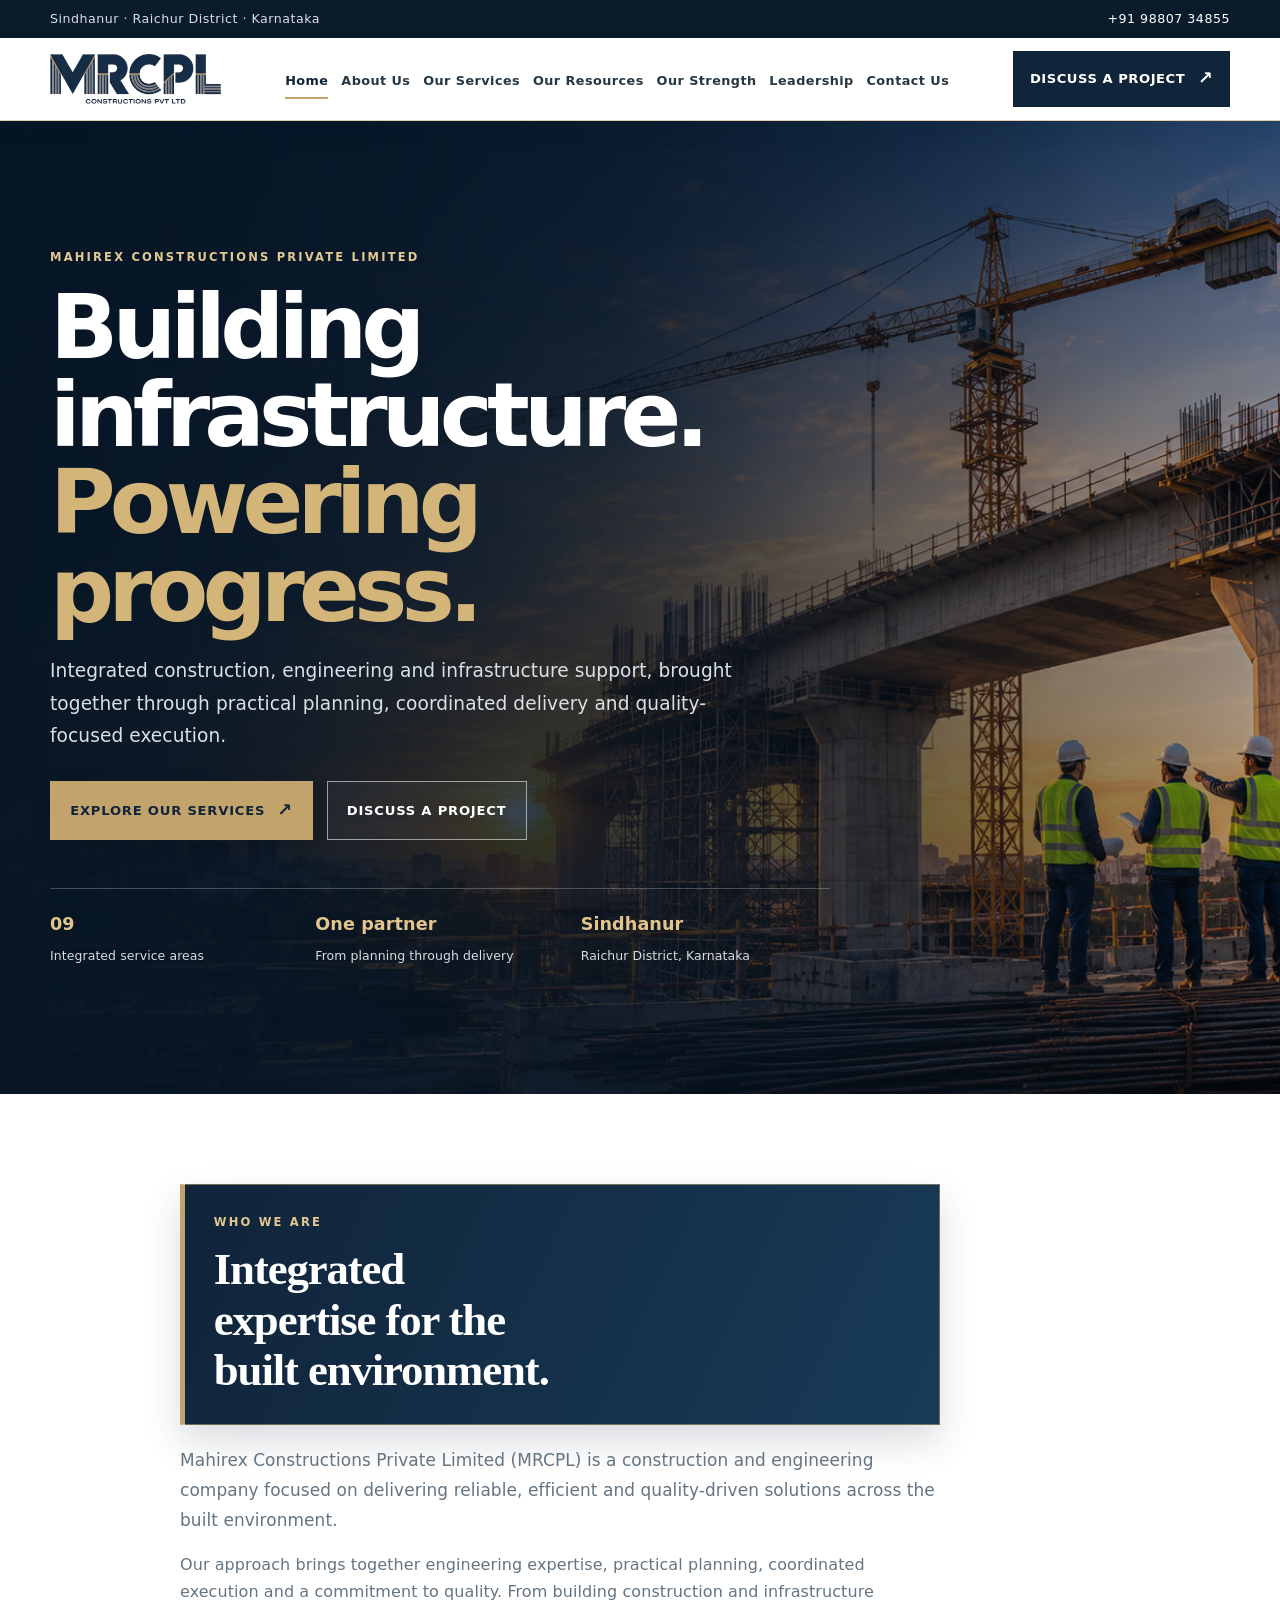
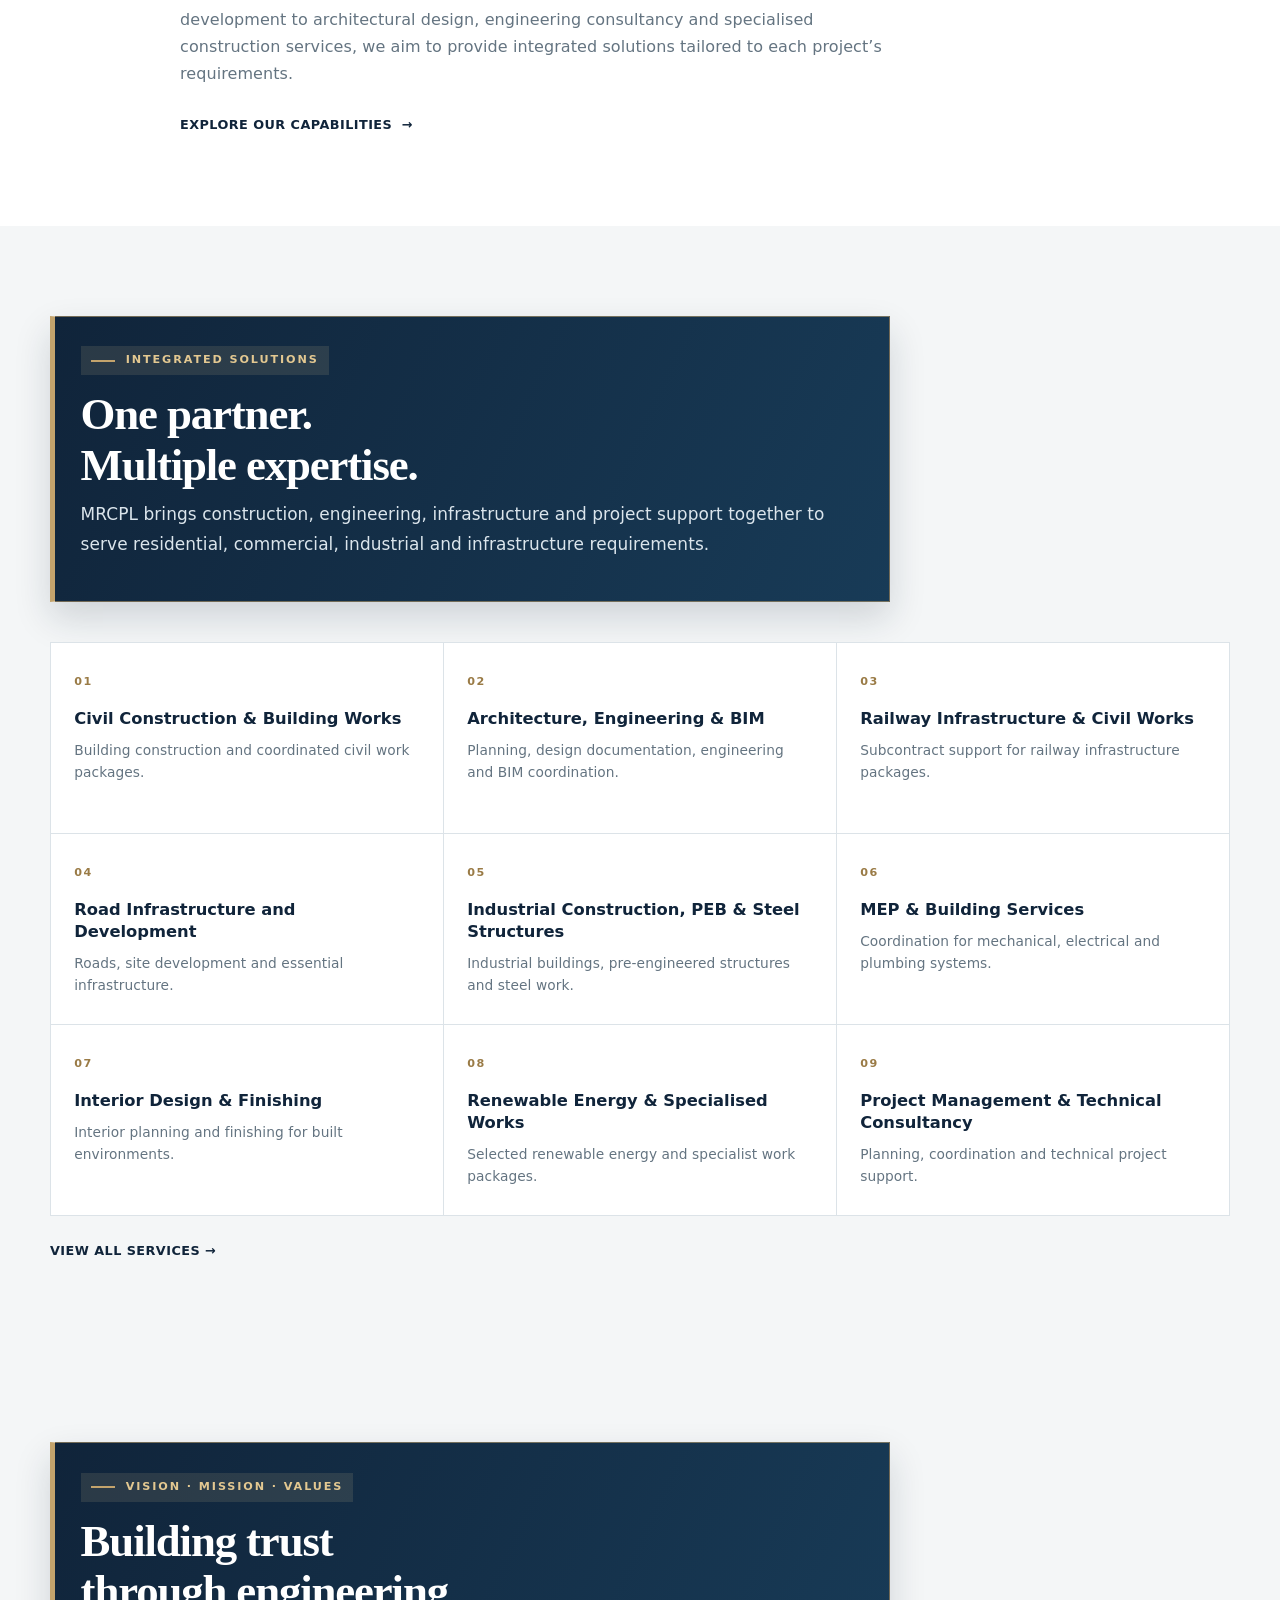
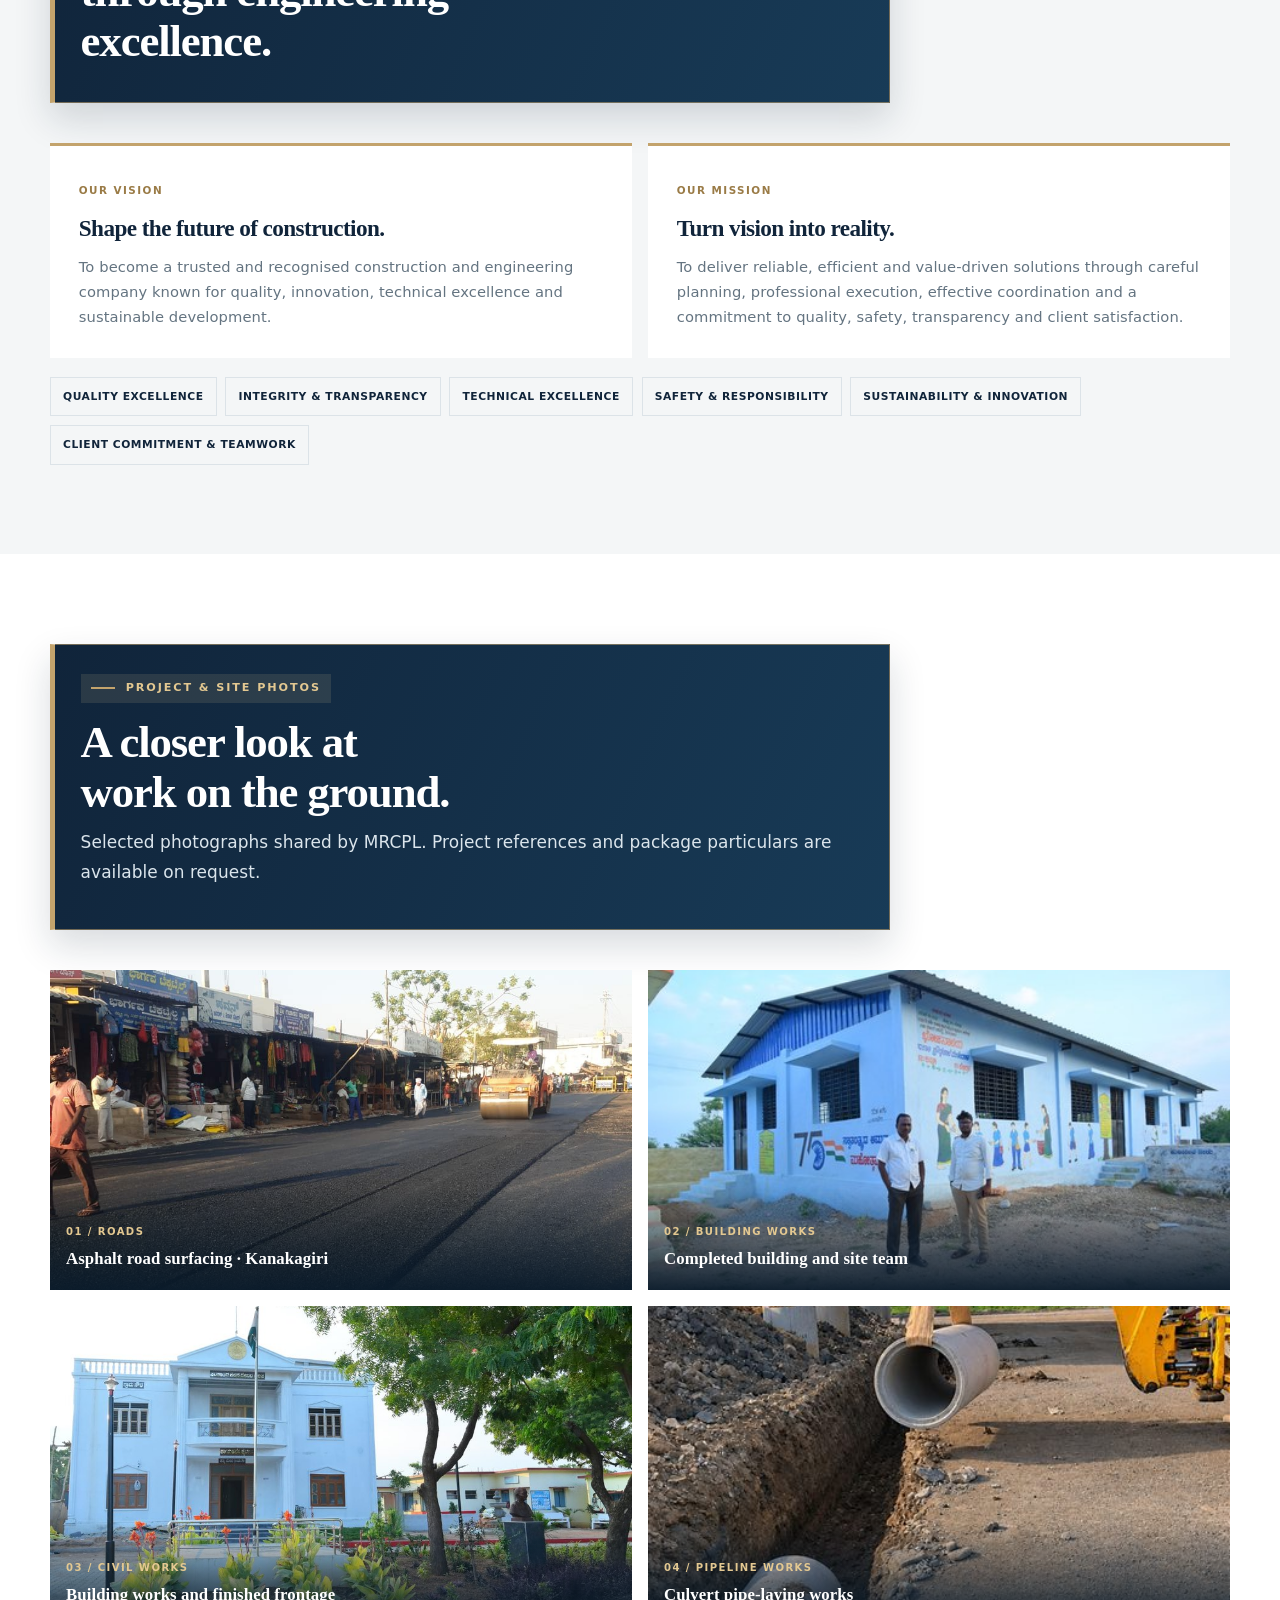
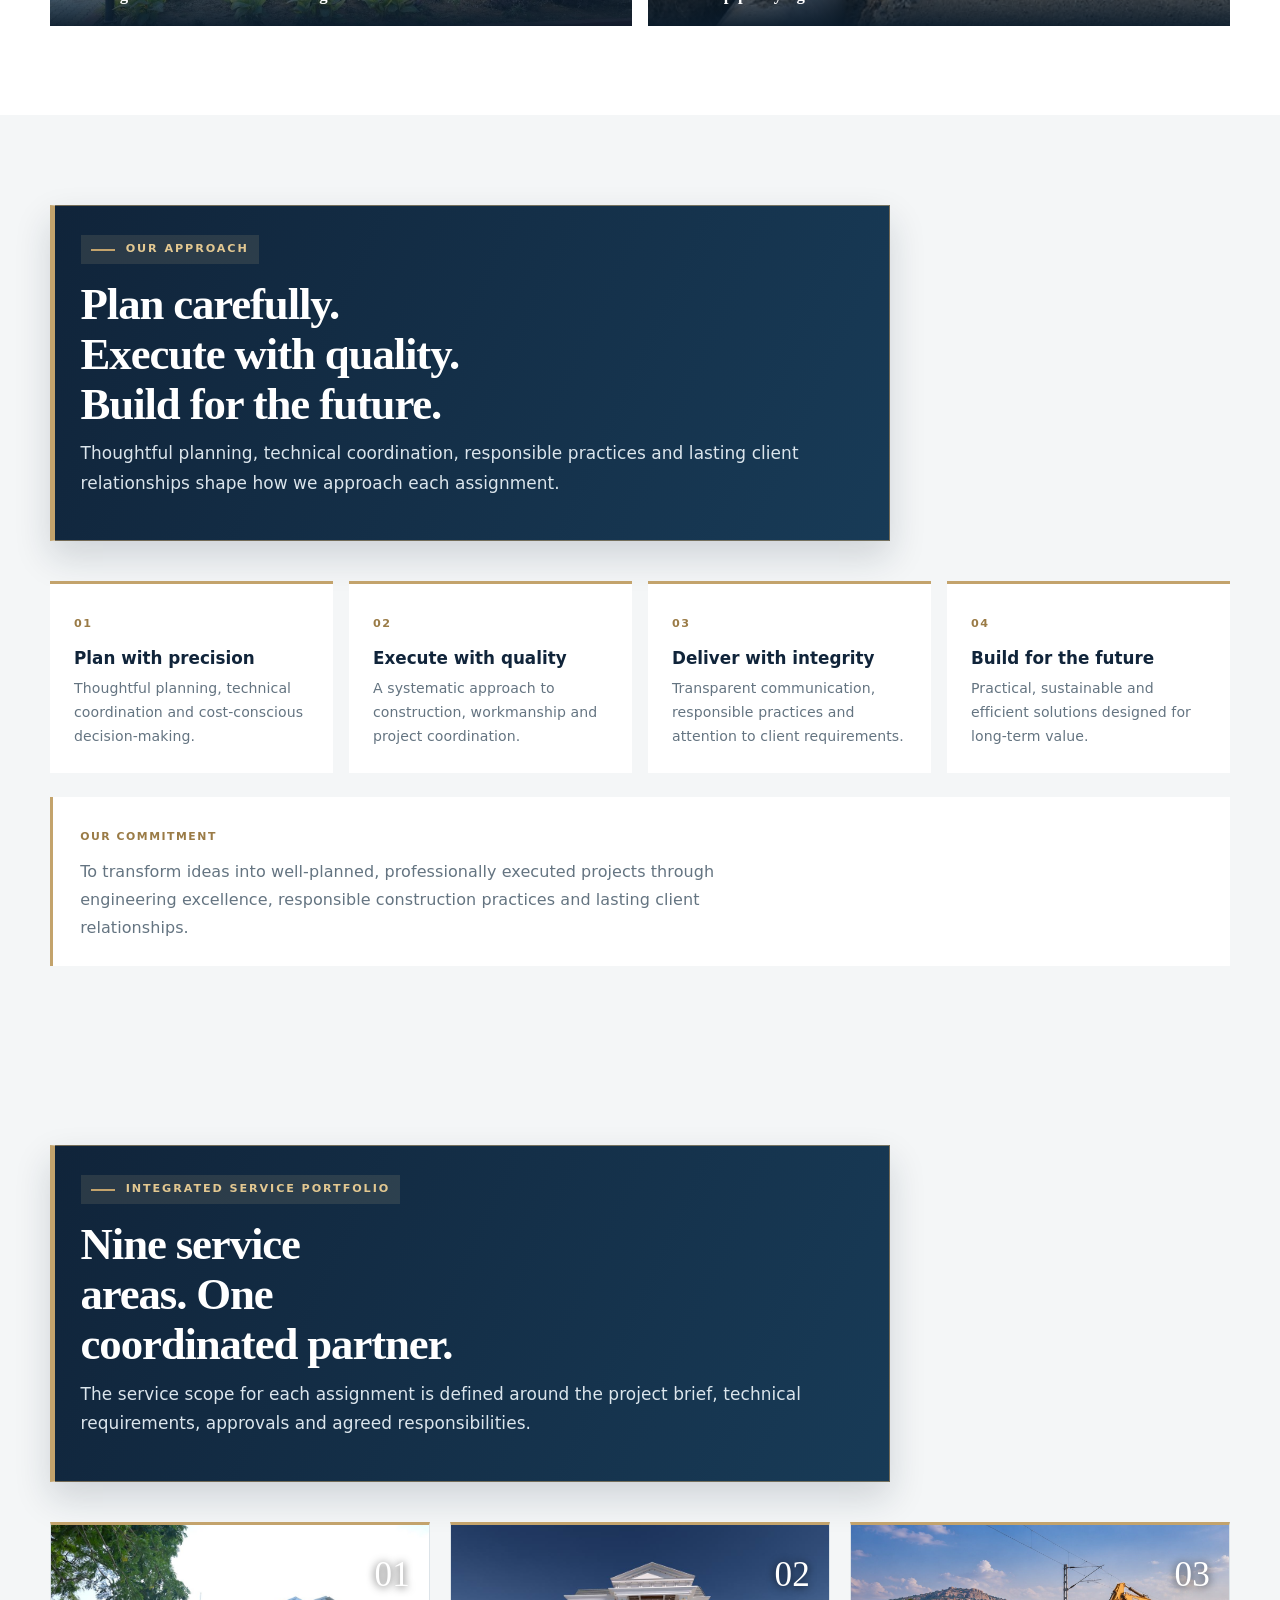
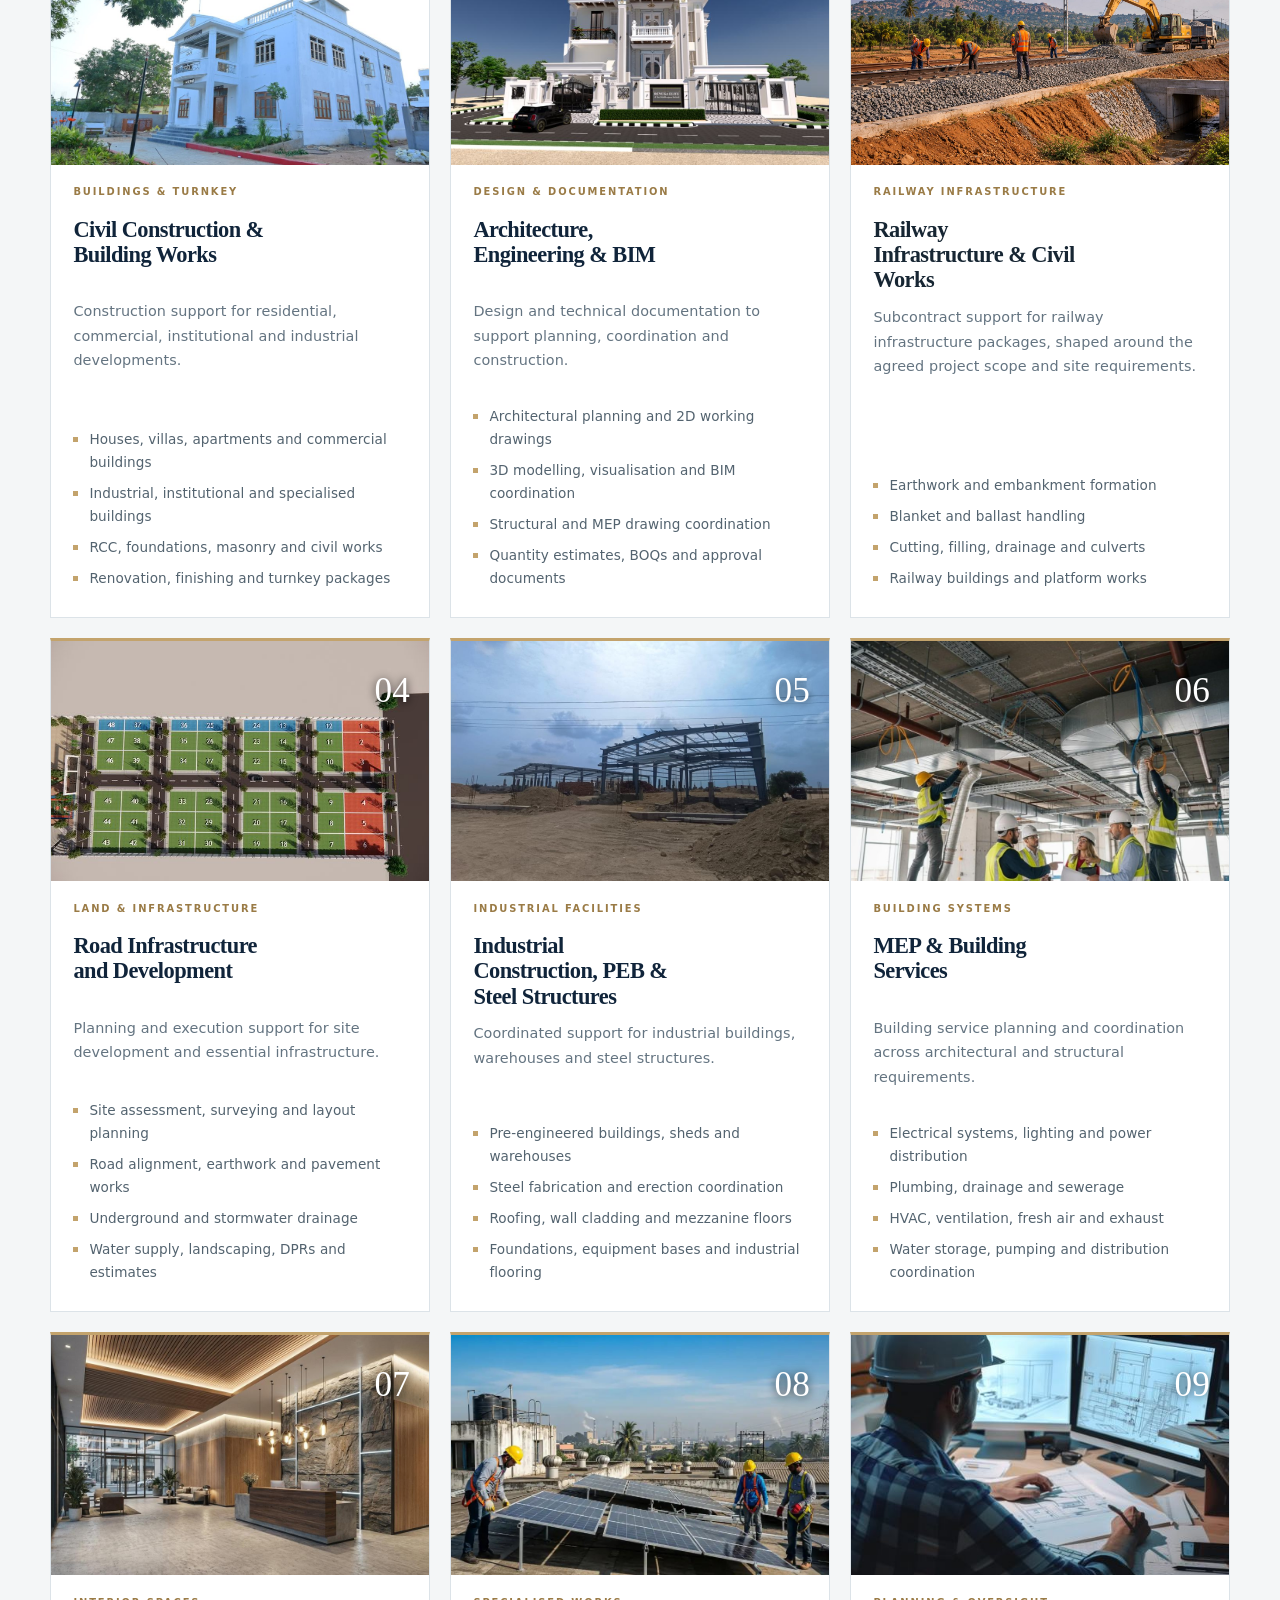
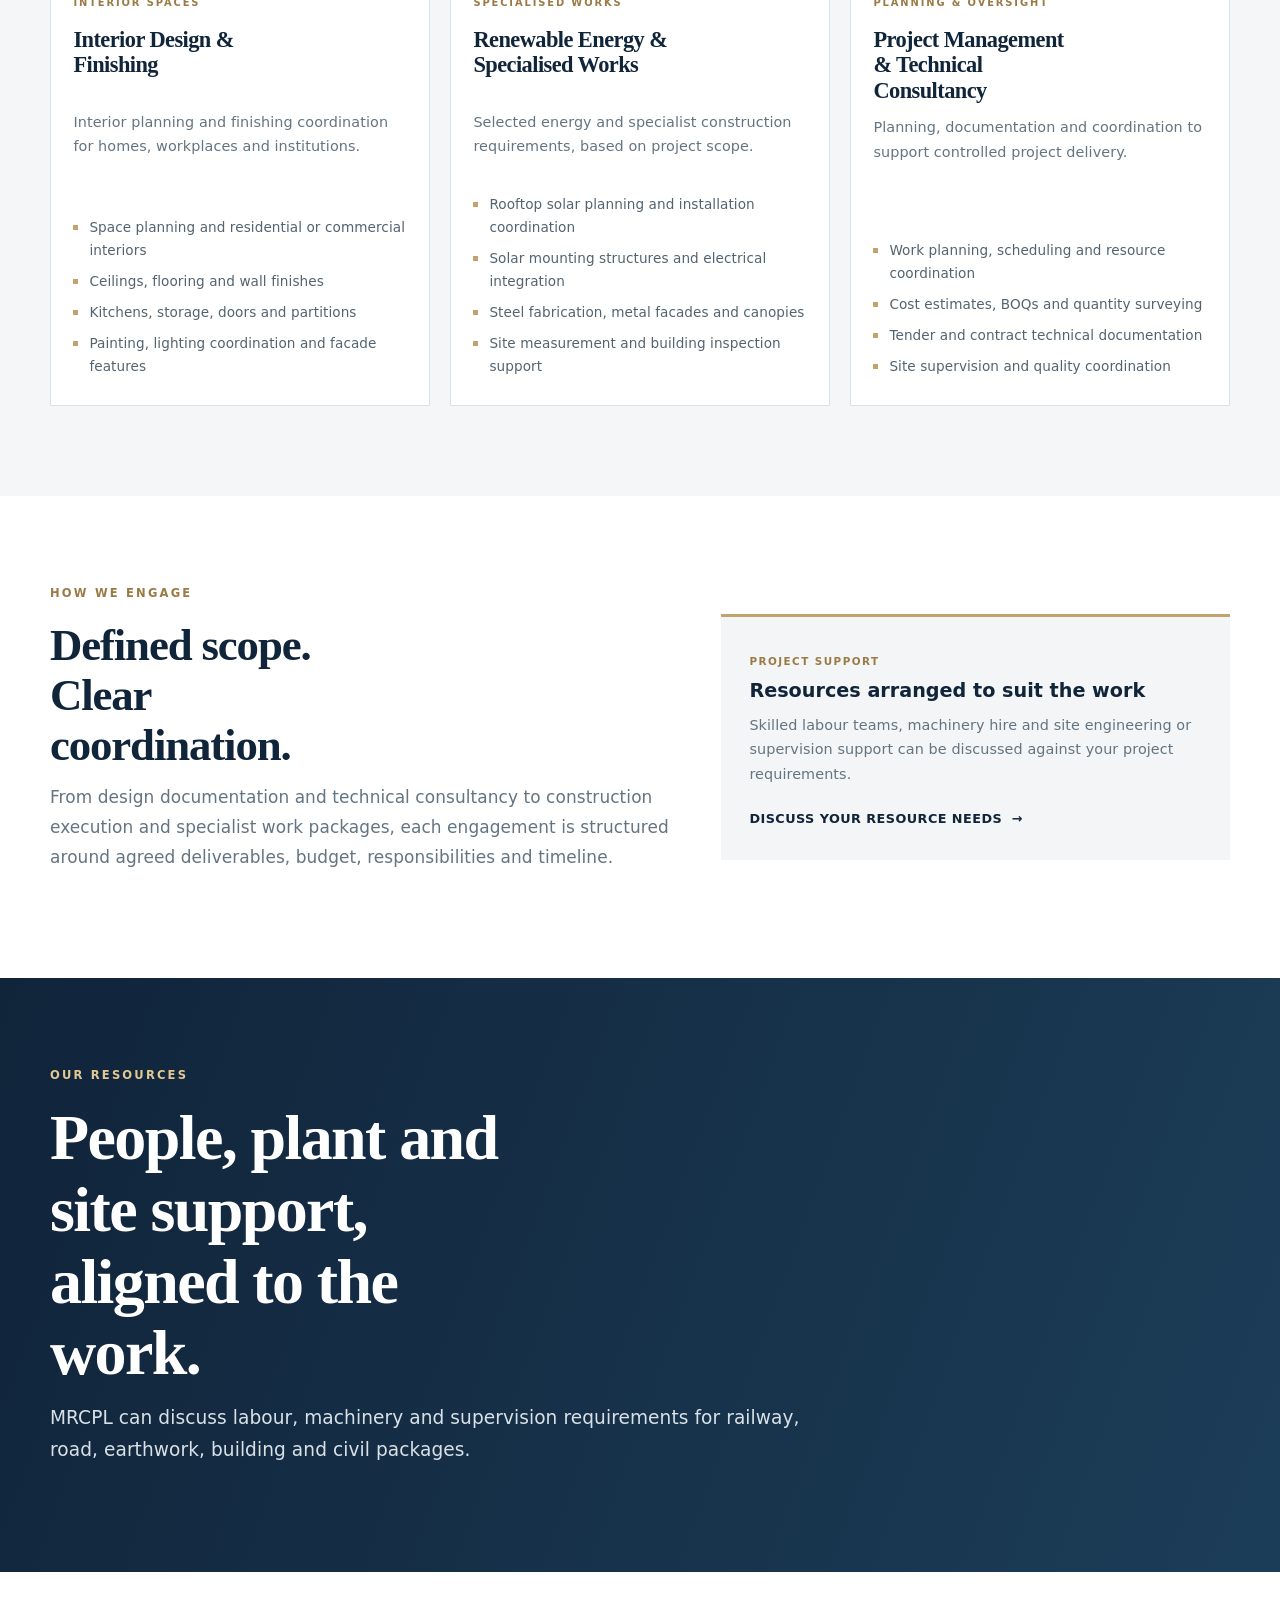
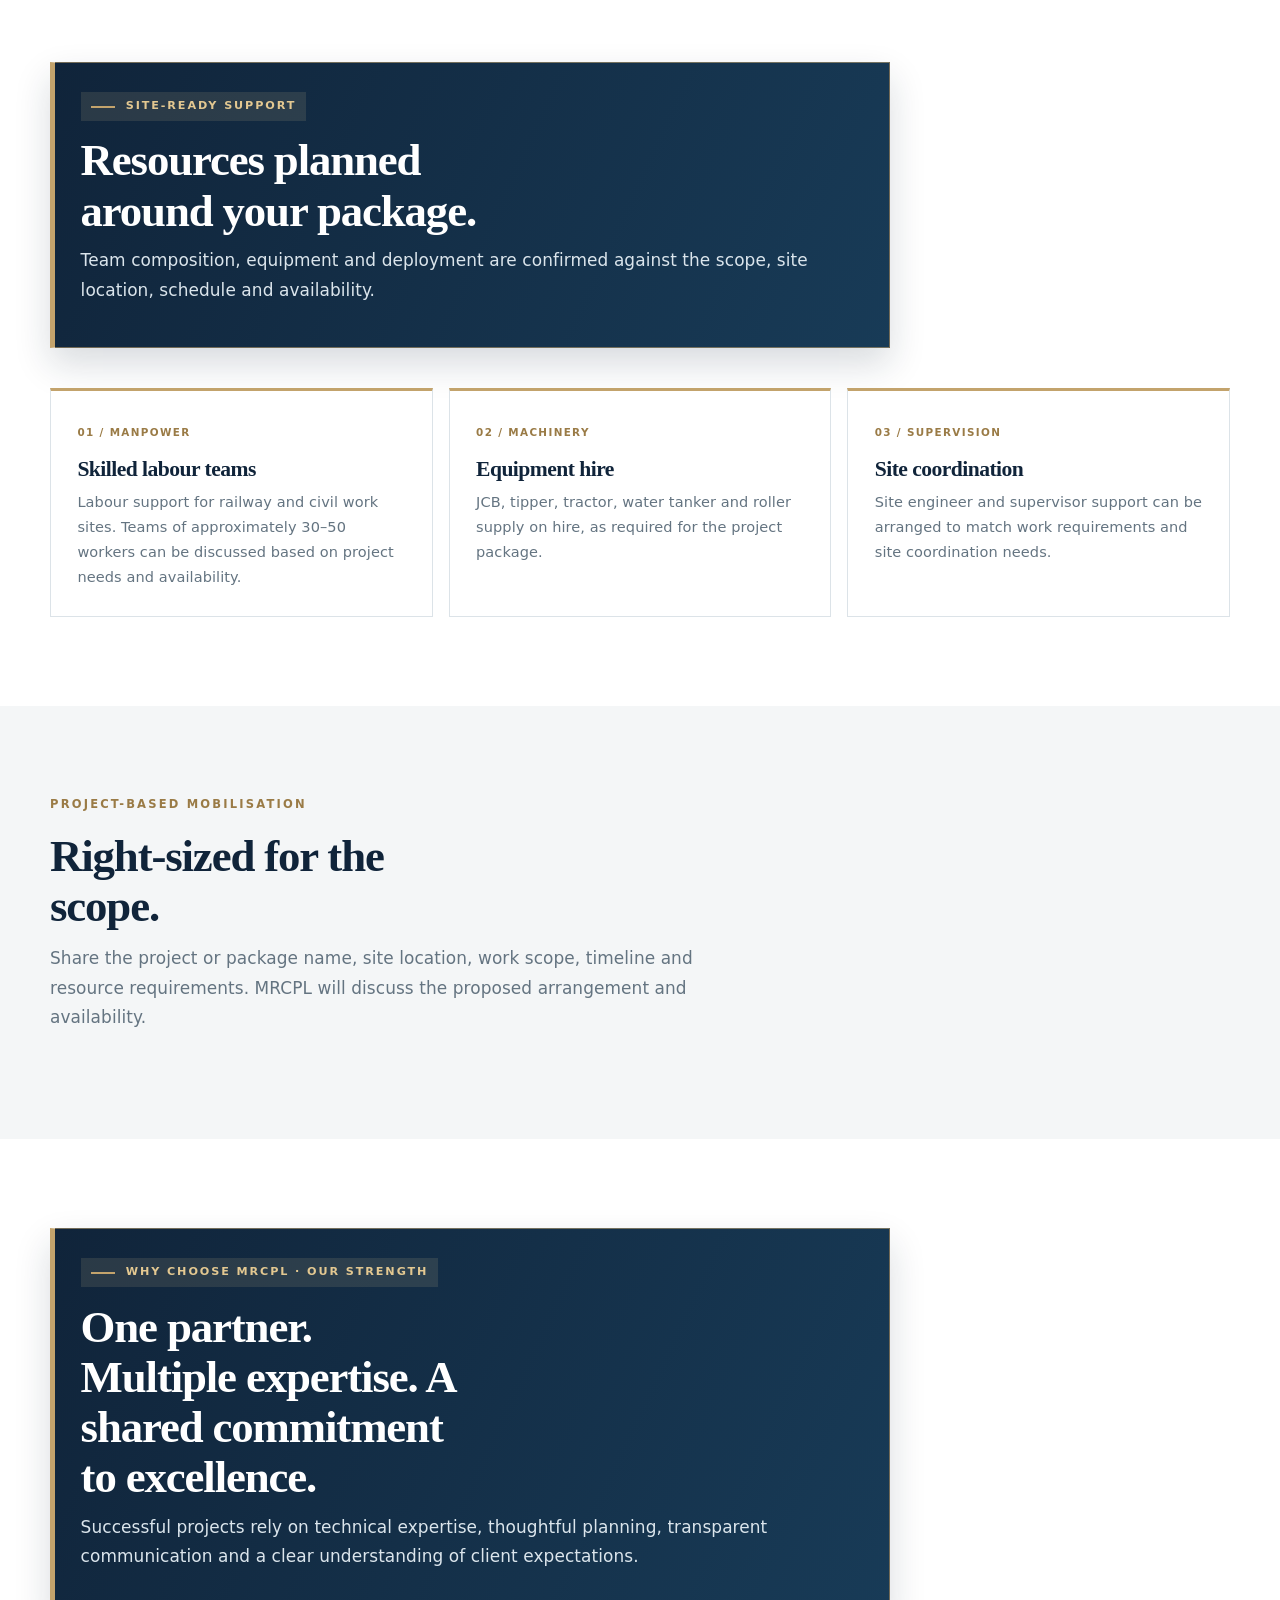
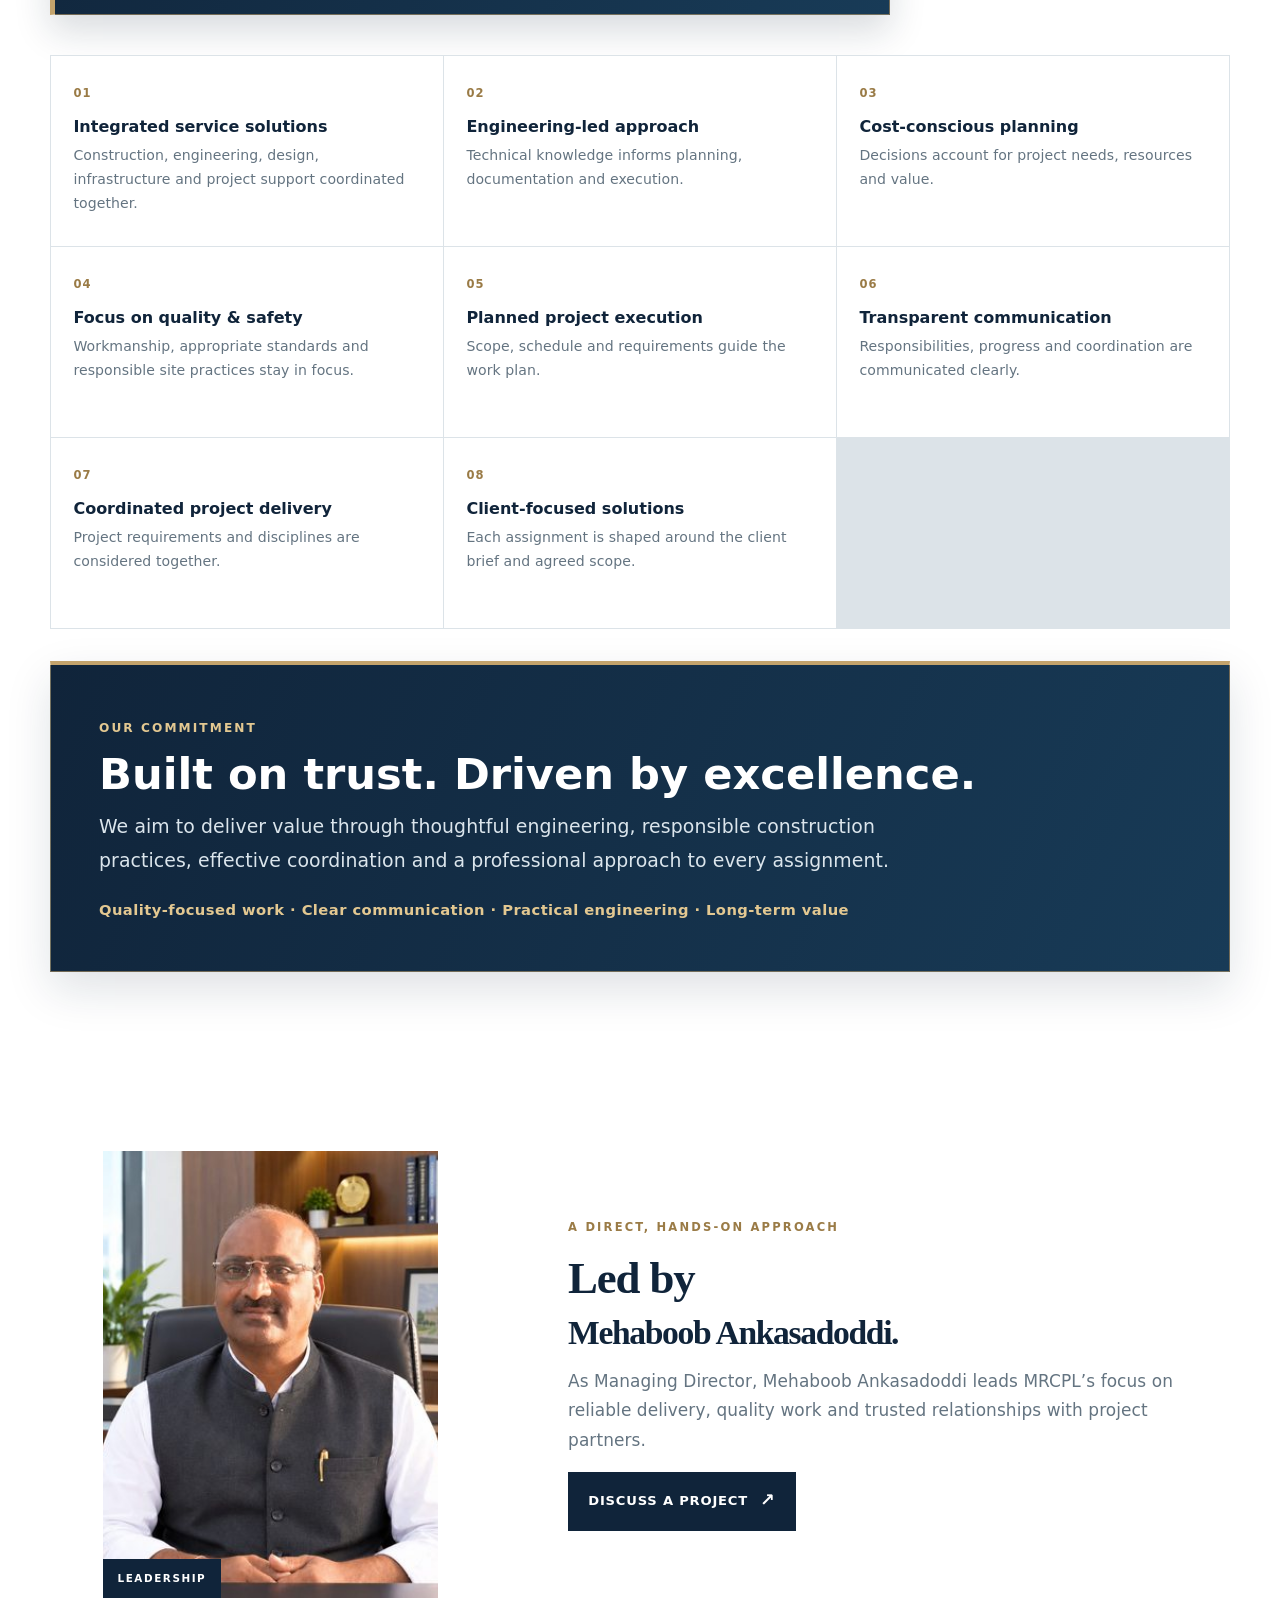
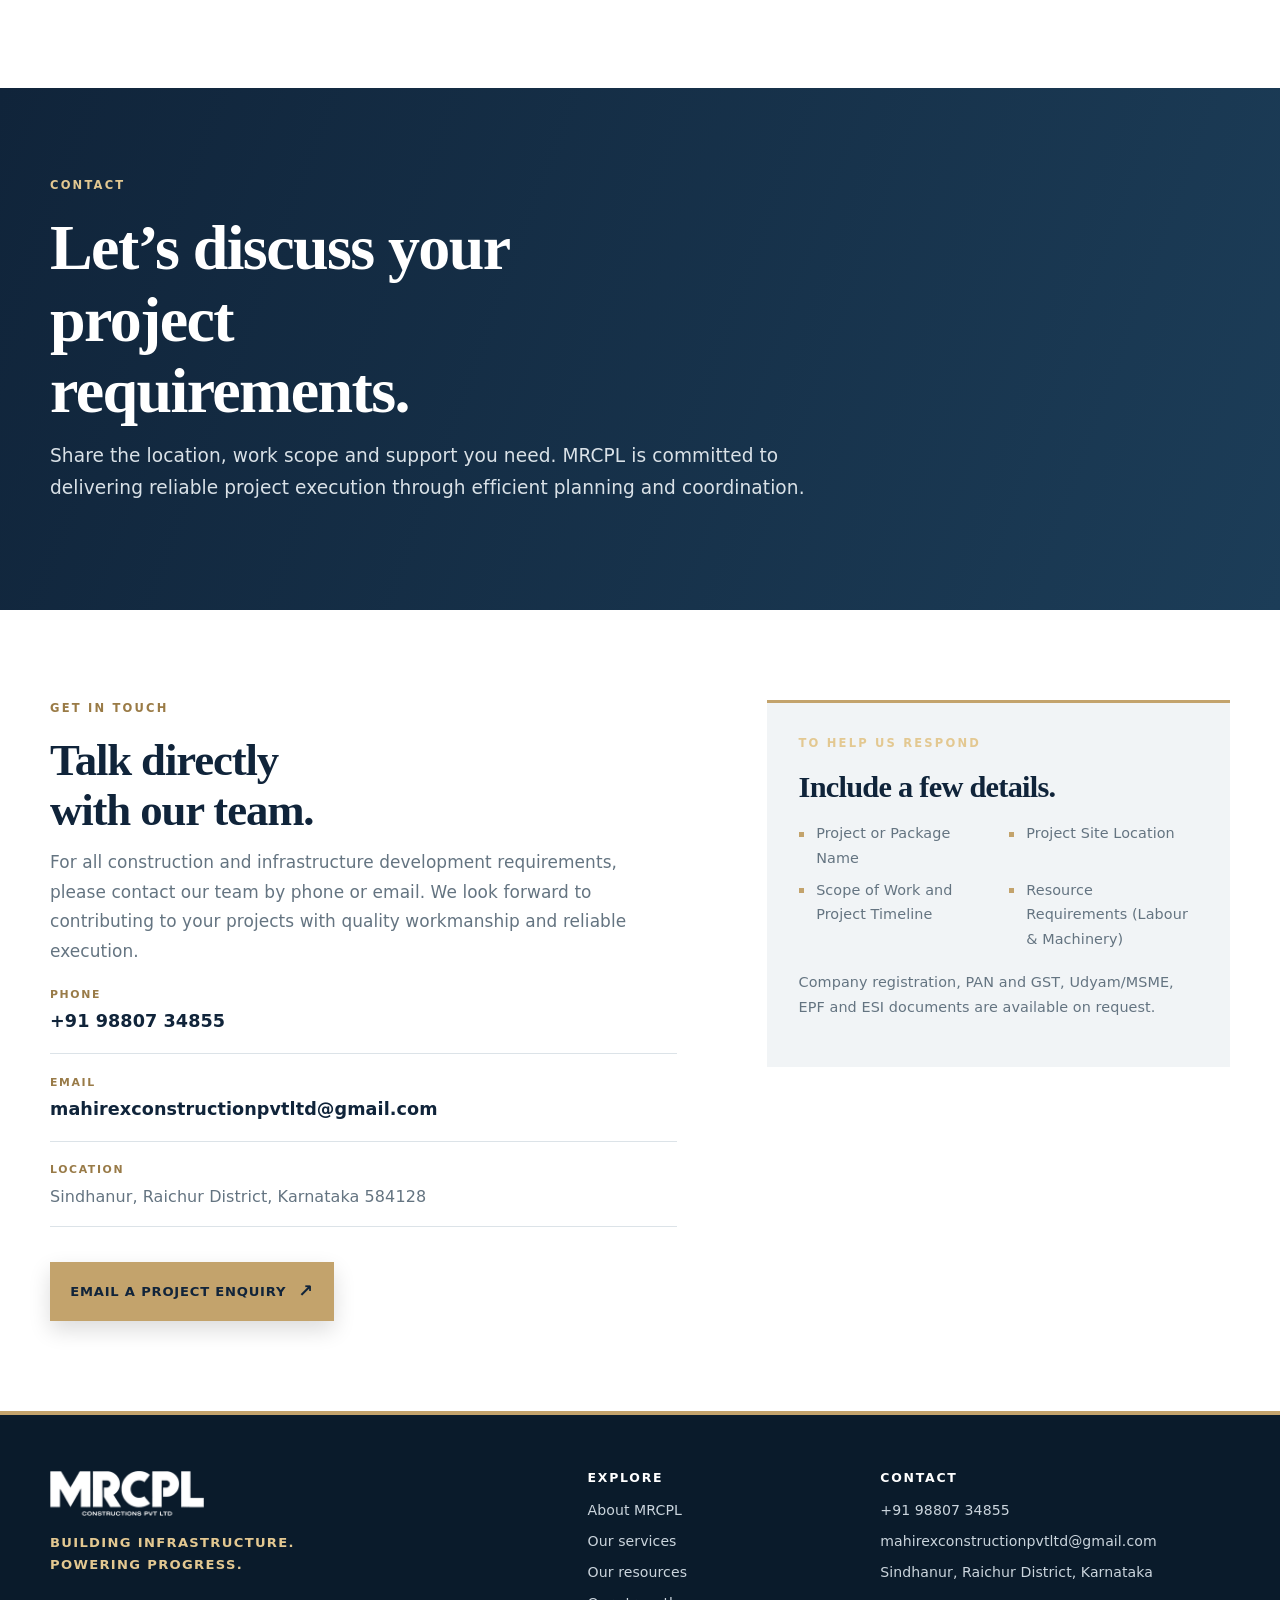
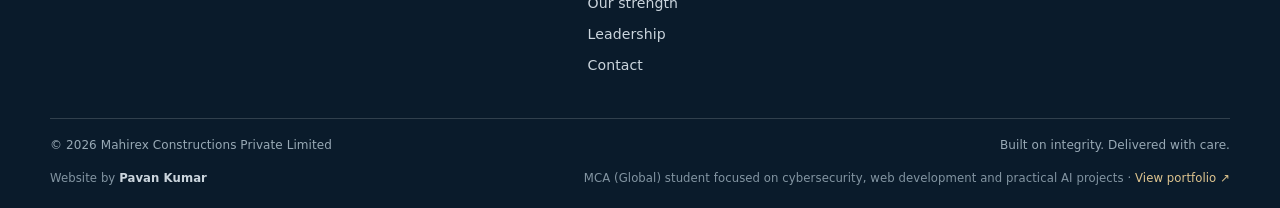
==== commit 093207bc: "Add fourth pipeline project to homepage gallery" ====
--- a/index.html
+++ b/index.html
@@ -15,6 +15,7 @@
 <figure><img src="assets/photos/road-asphalt-kanakagiri.jpg?v=github-pages-assets-15" alt="Asphalt road surfacing with a road roller working on site" loading="lazy"><figcaption><span>01 / ROADS</span><strong>Asphalt road surfacing · Kanakagiri</strong></figcaption></figure>
 <figure><img src="assets/photos/building-with-team.jpg?v=github-pages-assets-15" alt="Two team members at a completed building" loading="lazy"><figcaption><span>02 / BUILDING WORKS</span><strong>Completed building and site team</strong></figcaption></figure>
 <figure><img src="assets/photos/building-front.jpg?v=github-pages-assets-15" alt="Completed public building with landscaped frontage" loading="lazy"><figcaption><span>03 / CIVIL WORKS</span><strong>Building works and finished frontage</strong></figcaption></figure>
+<figure><img src="assets/photos/culvert-pipe-laying.jpg?v=github-pages-assets-15" alt="JCB lifting a concrete culvert pipe into a prepared trench beneath a bridge" loading="lazy"><figcaption><span>04 / PIPELINE WORKS</span><strong>Culvert pipe-laying works</strong></figcaption></figure>
 </div></div></section>
 <section class="section section-muted"><div class="wrap"><div class="section-heading"><p class="eyebrow eyebrow-dark">OUR APPROACH</p><h2>Plan carefully. Execute with quality. Build for the future.</h2><p class="lede">Thoughtful planning, technical coordination, responsible practices and lasting client relationships shape how we approach each assignment.</p></div><div class="about-approach-grid"><article><span>01</span><h3>Plan with precision</h3><p>Thoughtful planning, technical coordination and cost-conscious decision-making.</p></article><article><span>02</span><h3>Execute with quality</h3><p>A systematic approach to construction, workmanship and project coordination.</p></article><article><span>03</span><h3>Deliver with integrity</h3><p>Transparent communication, responsible practices and attention to client requirements.</p></article><article><span>04</span><h3>Build for the future</h3><p>Practical, sustainable and efficient solutions designed for long-term value.</p></article></div><div class="about-approach-commitment"><strong>OUR COMMITMENT</strong><p>To transform ideas into well-planned, professionally executed projects through engineering excellence, responsible construction practices and lasting client relationships.</p></div></div></section>
 <section class="section section-muted service-portfolio" id="services"><div class="wrap"><div class="section-heading"><p class="eyebrow eyebrow-dark">INTEGRATED SERVICE PORTFOLIO</p><h2>Nine service areas. One coordinated partner.</h2><p class="lede">The service scope for each assignment is defined around the project brief, technical requirements, approvals and agreed responsibilities.</p></div><div class="service-portfolio-grid">
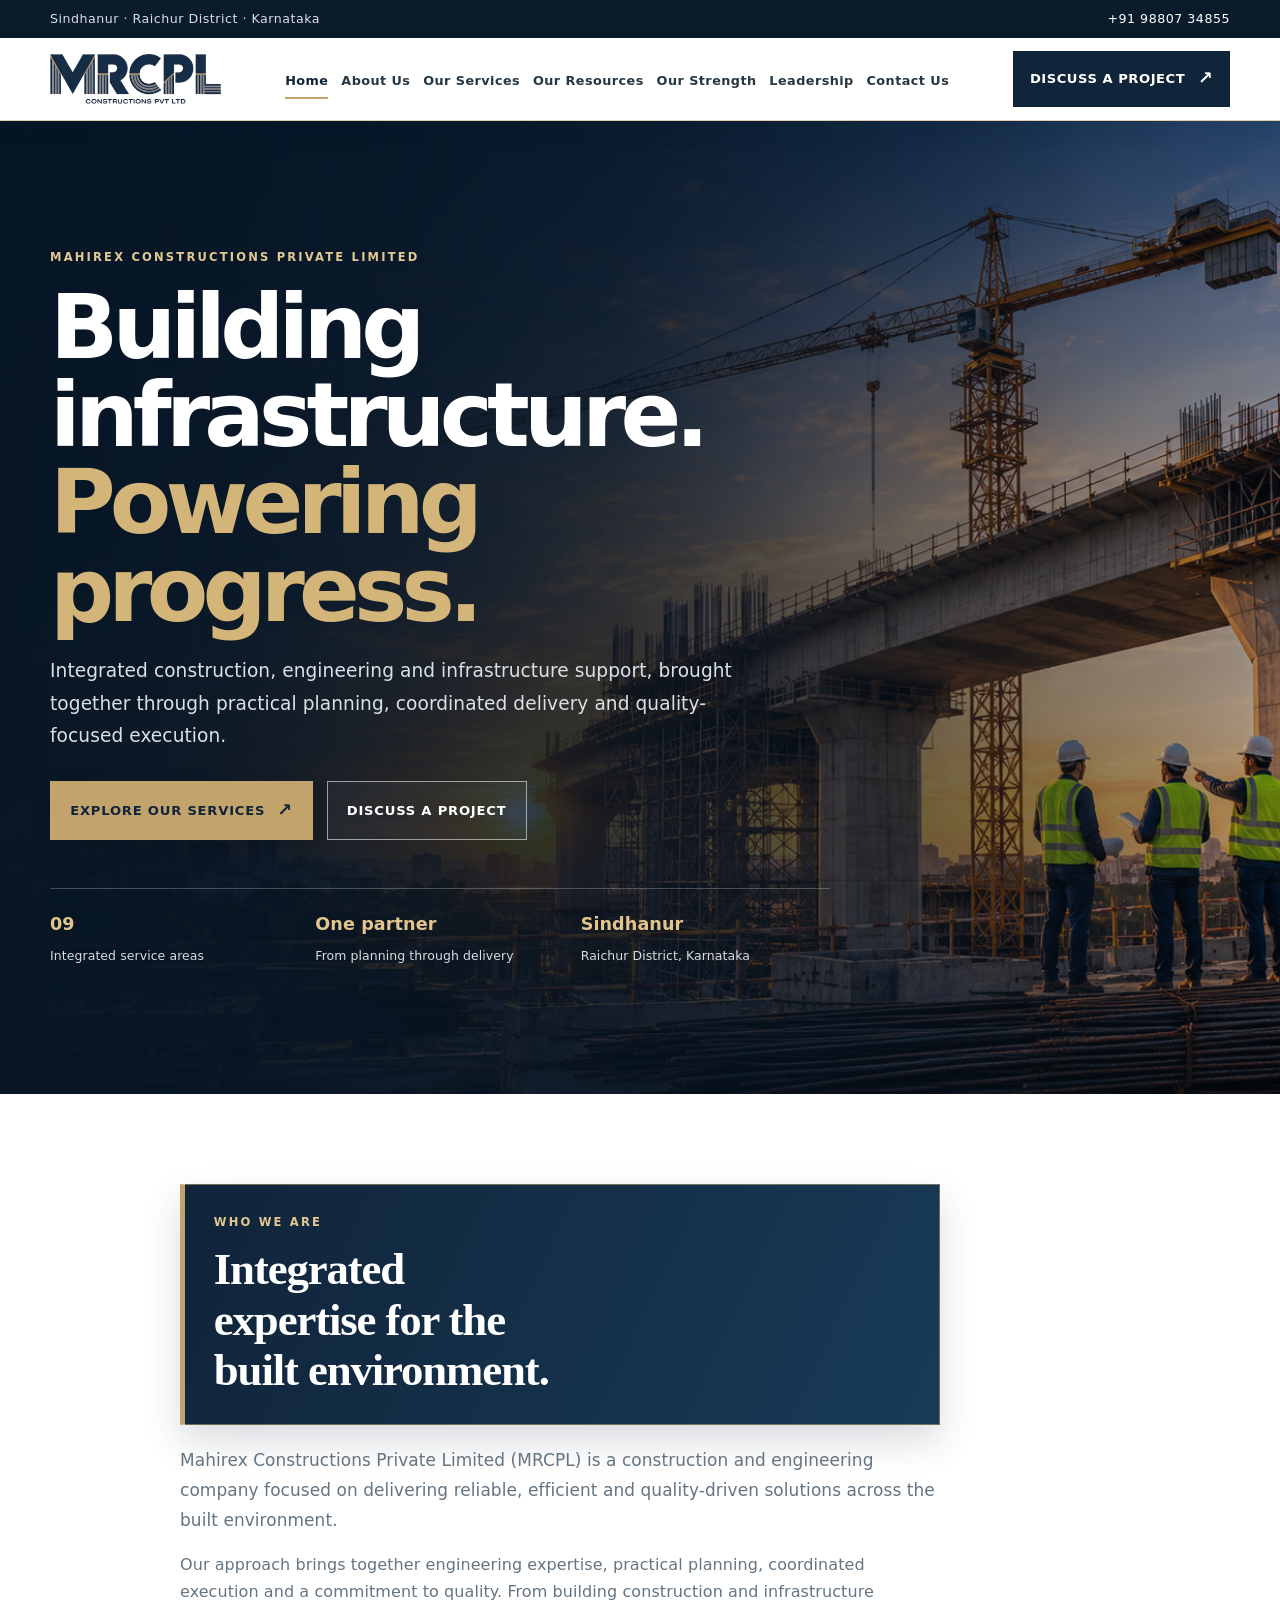
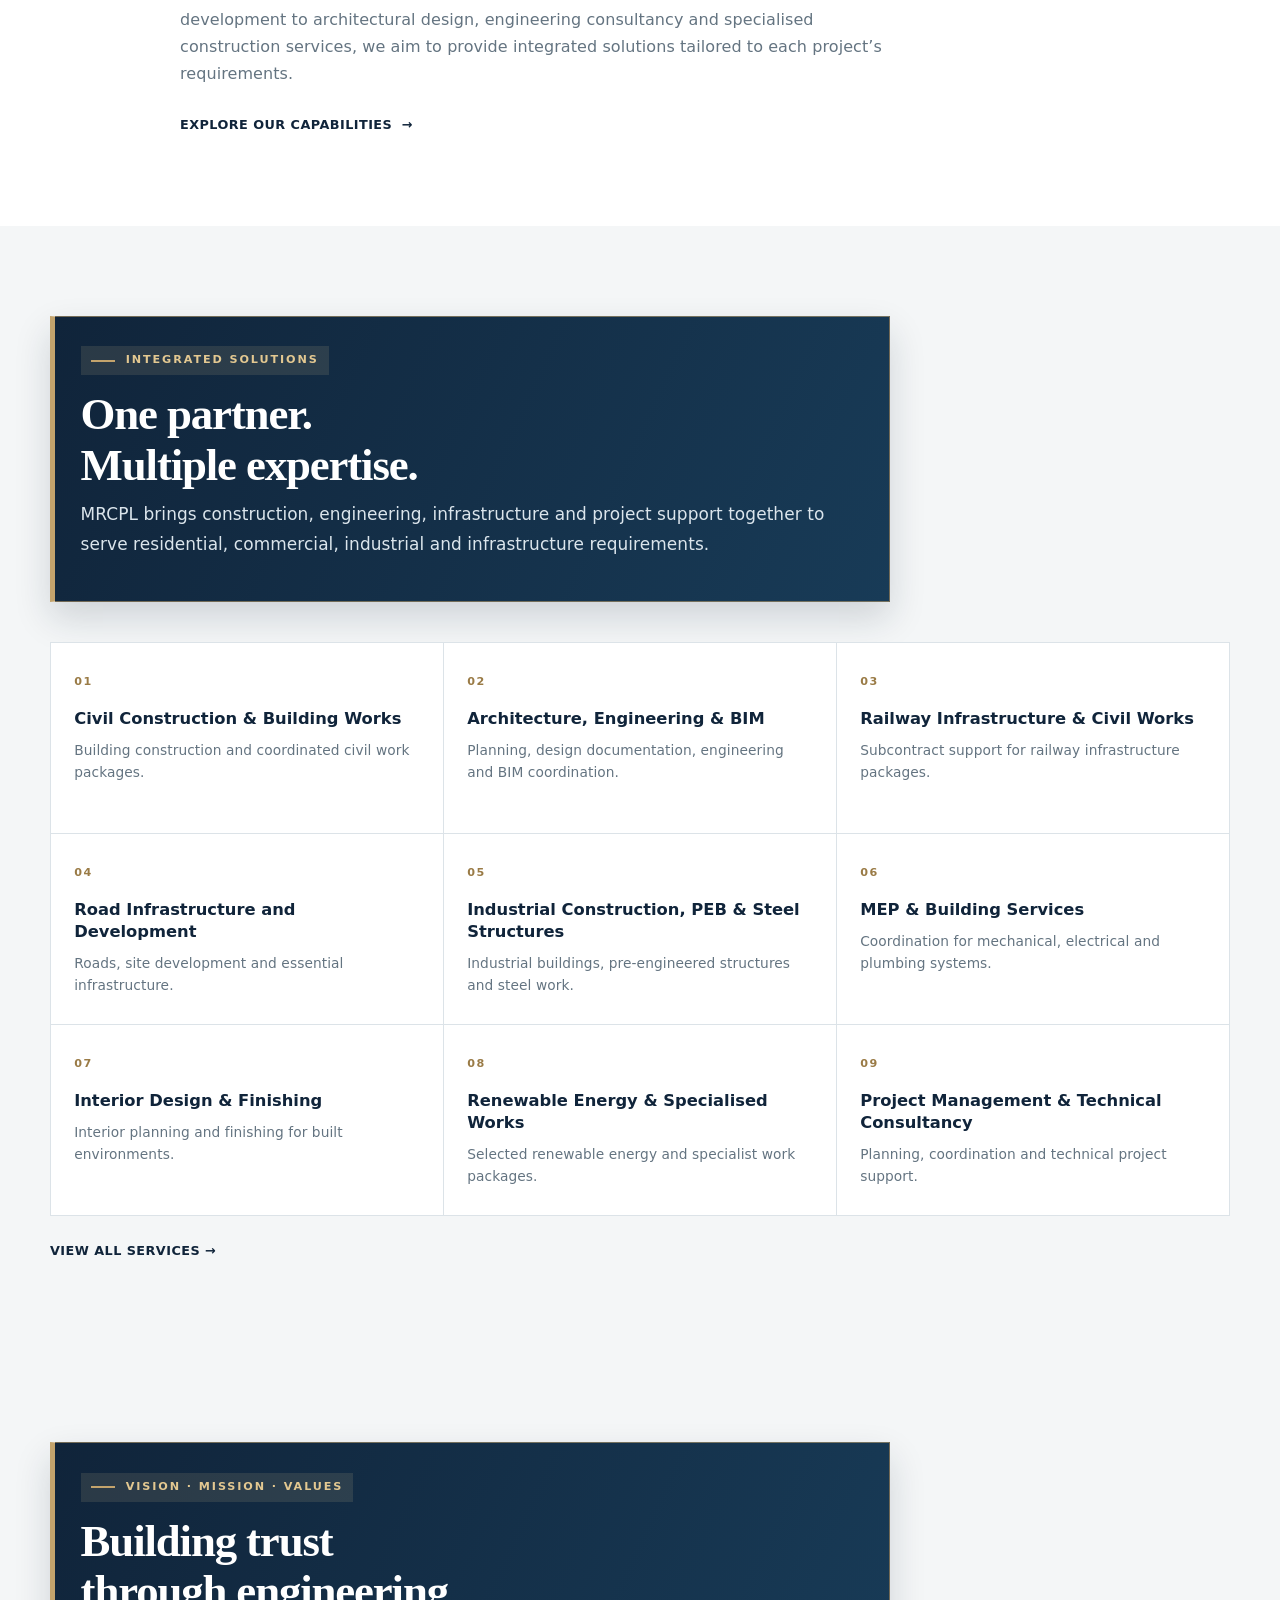
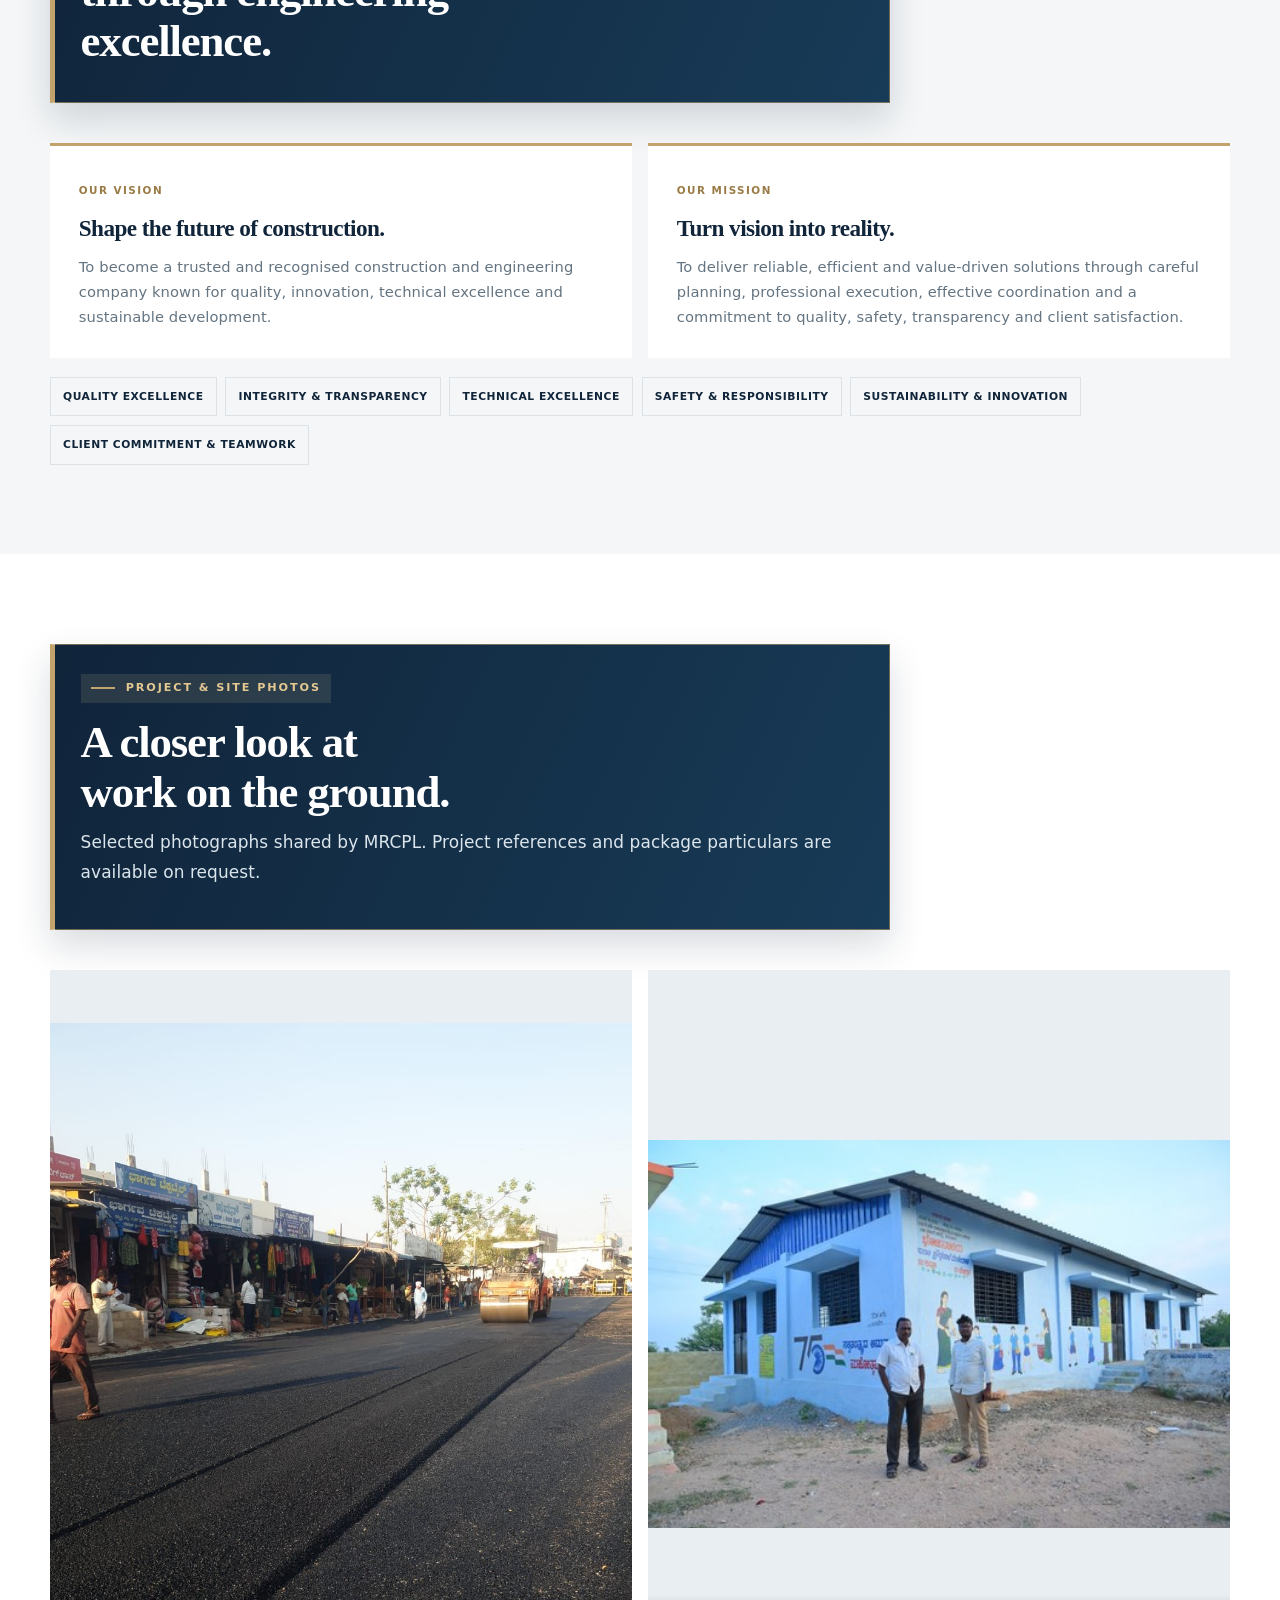
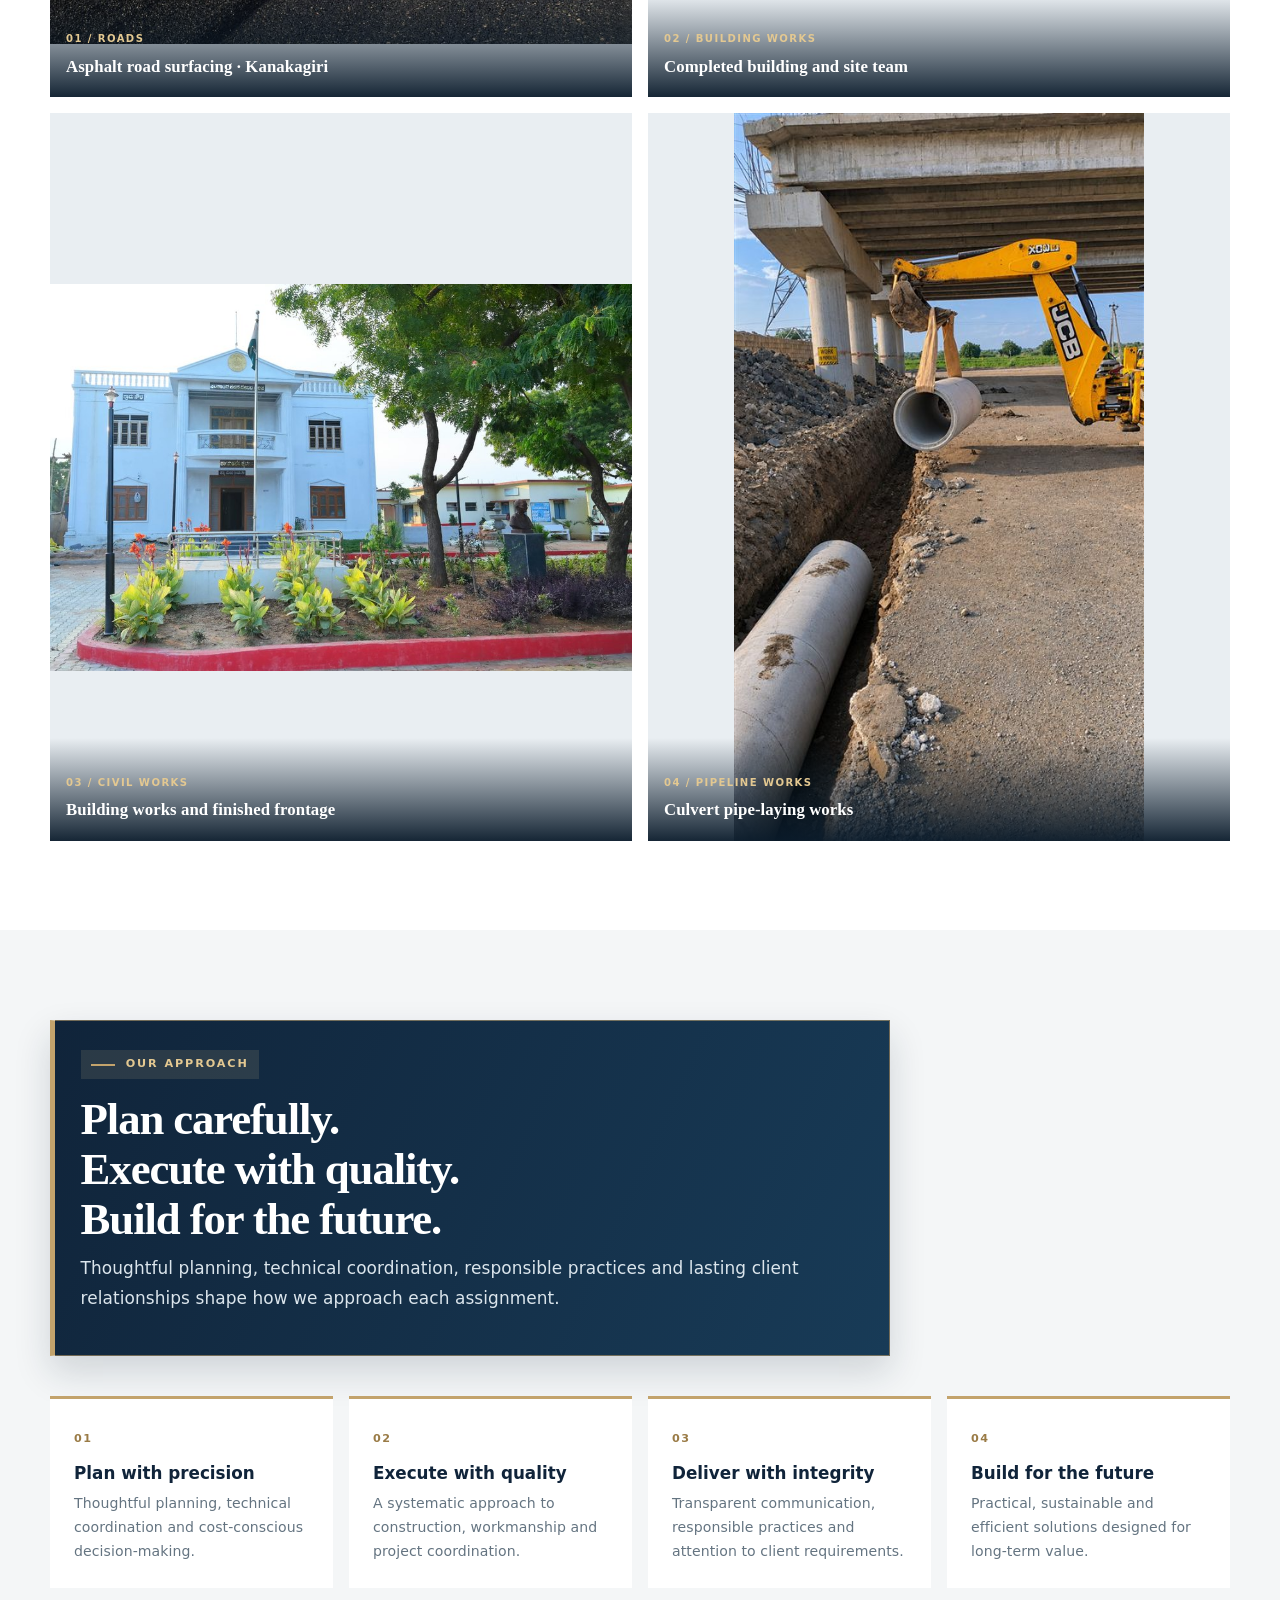
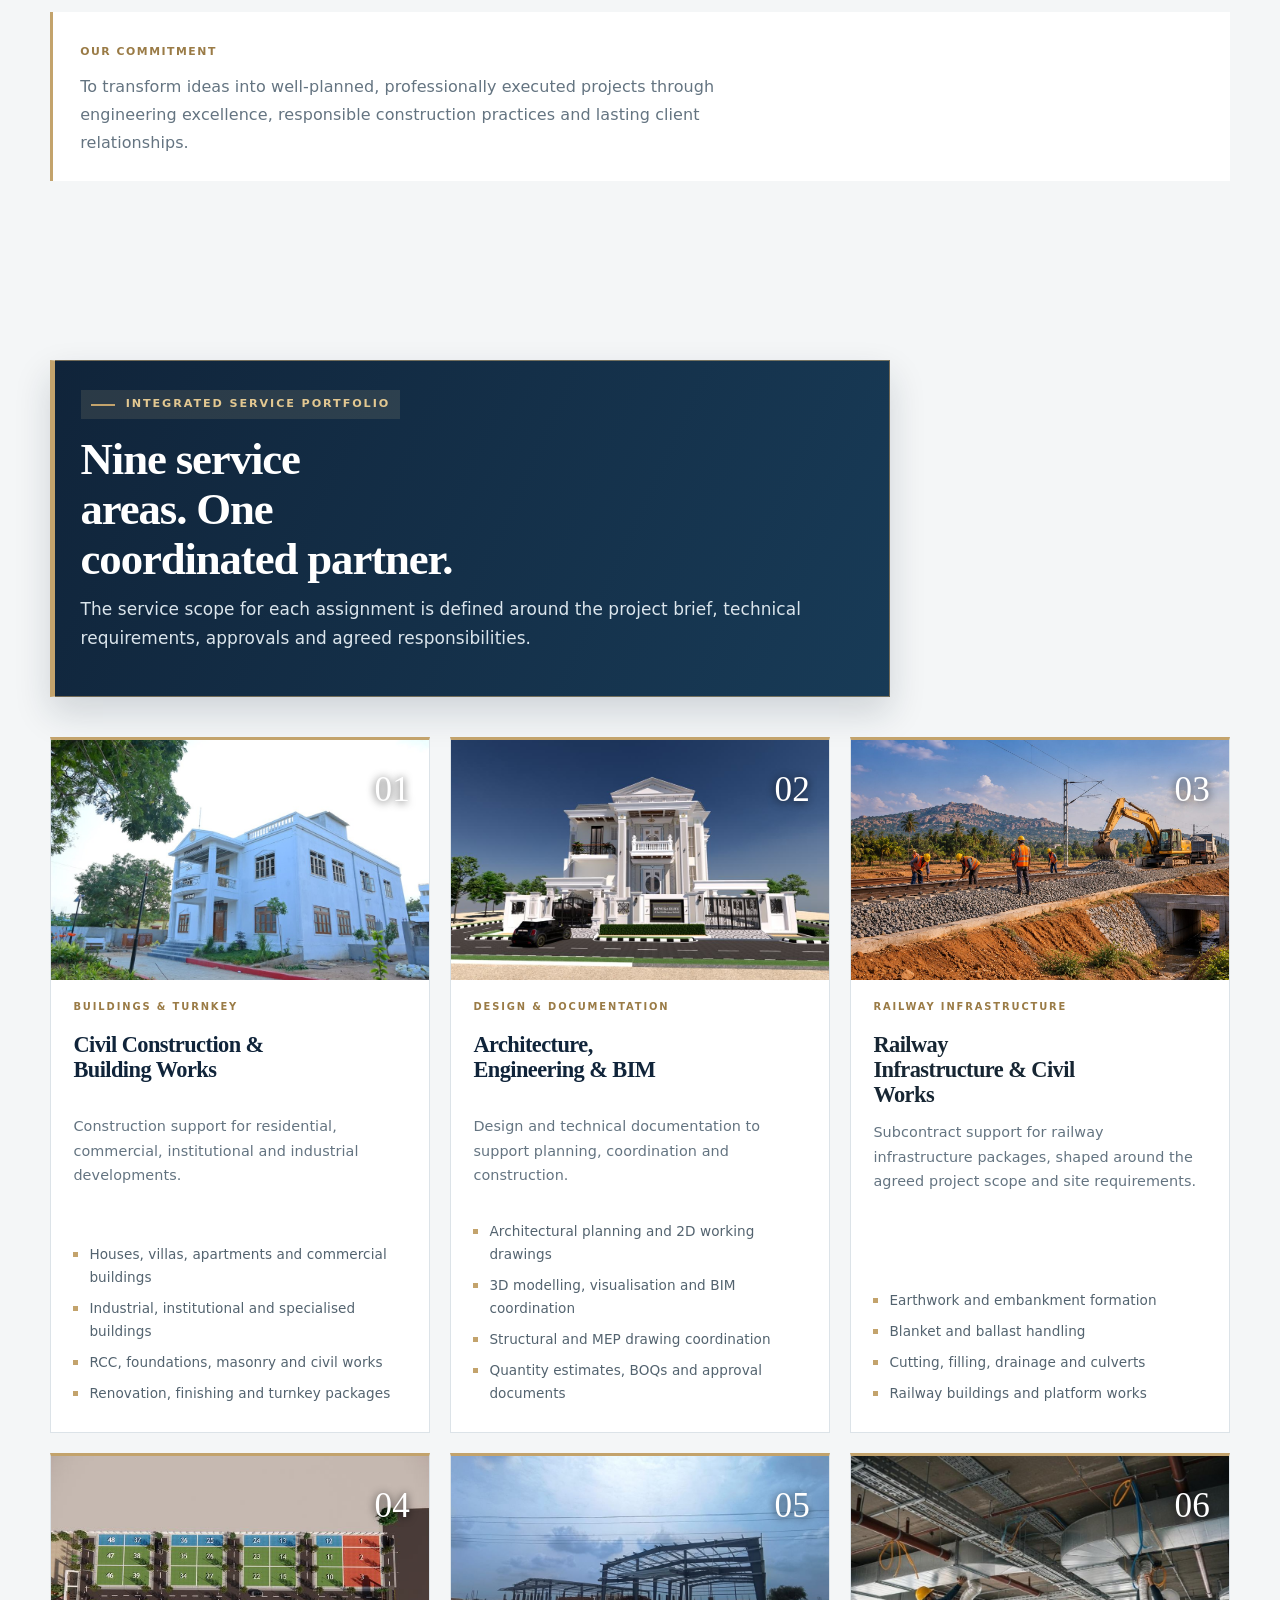
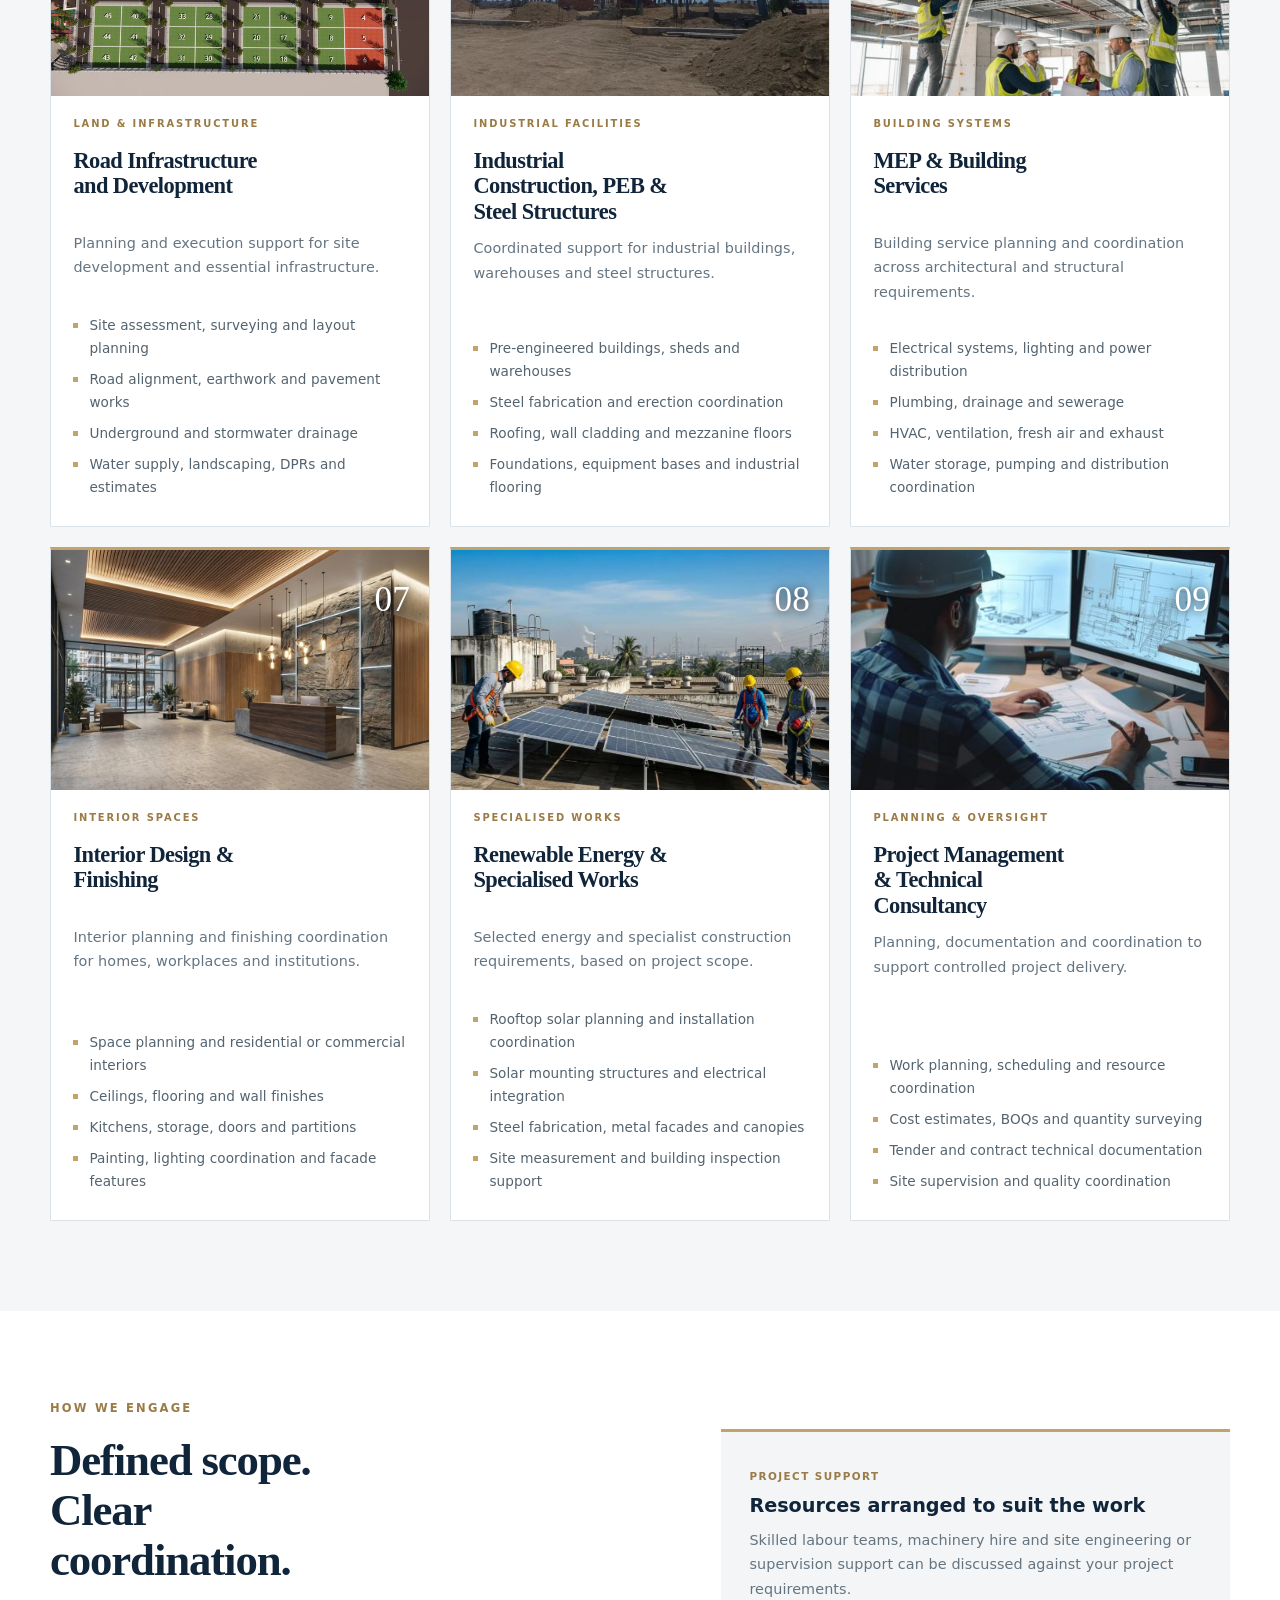
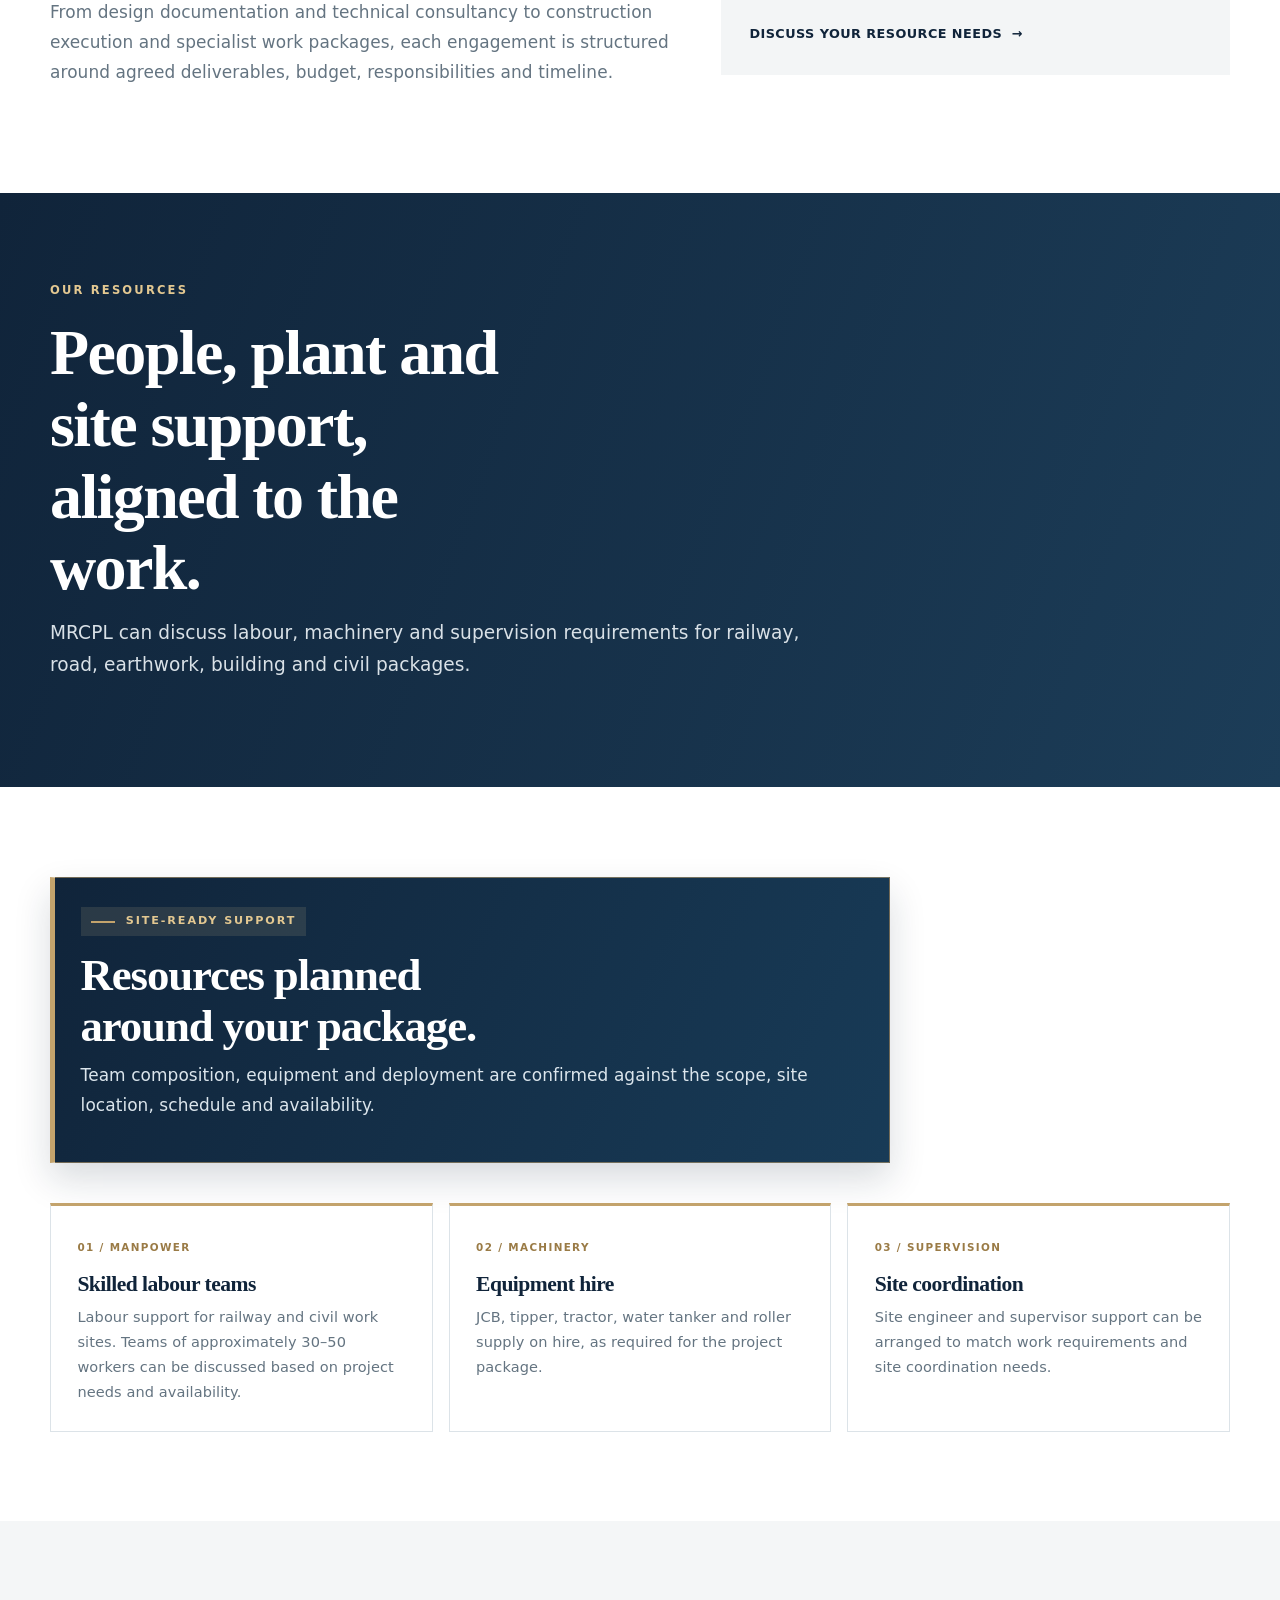
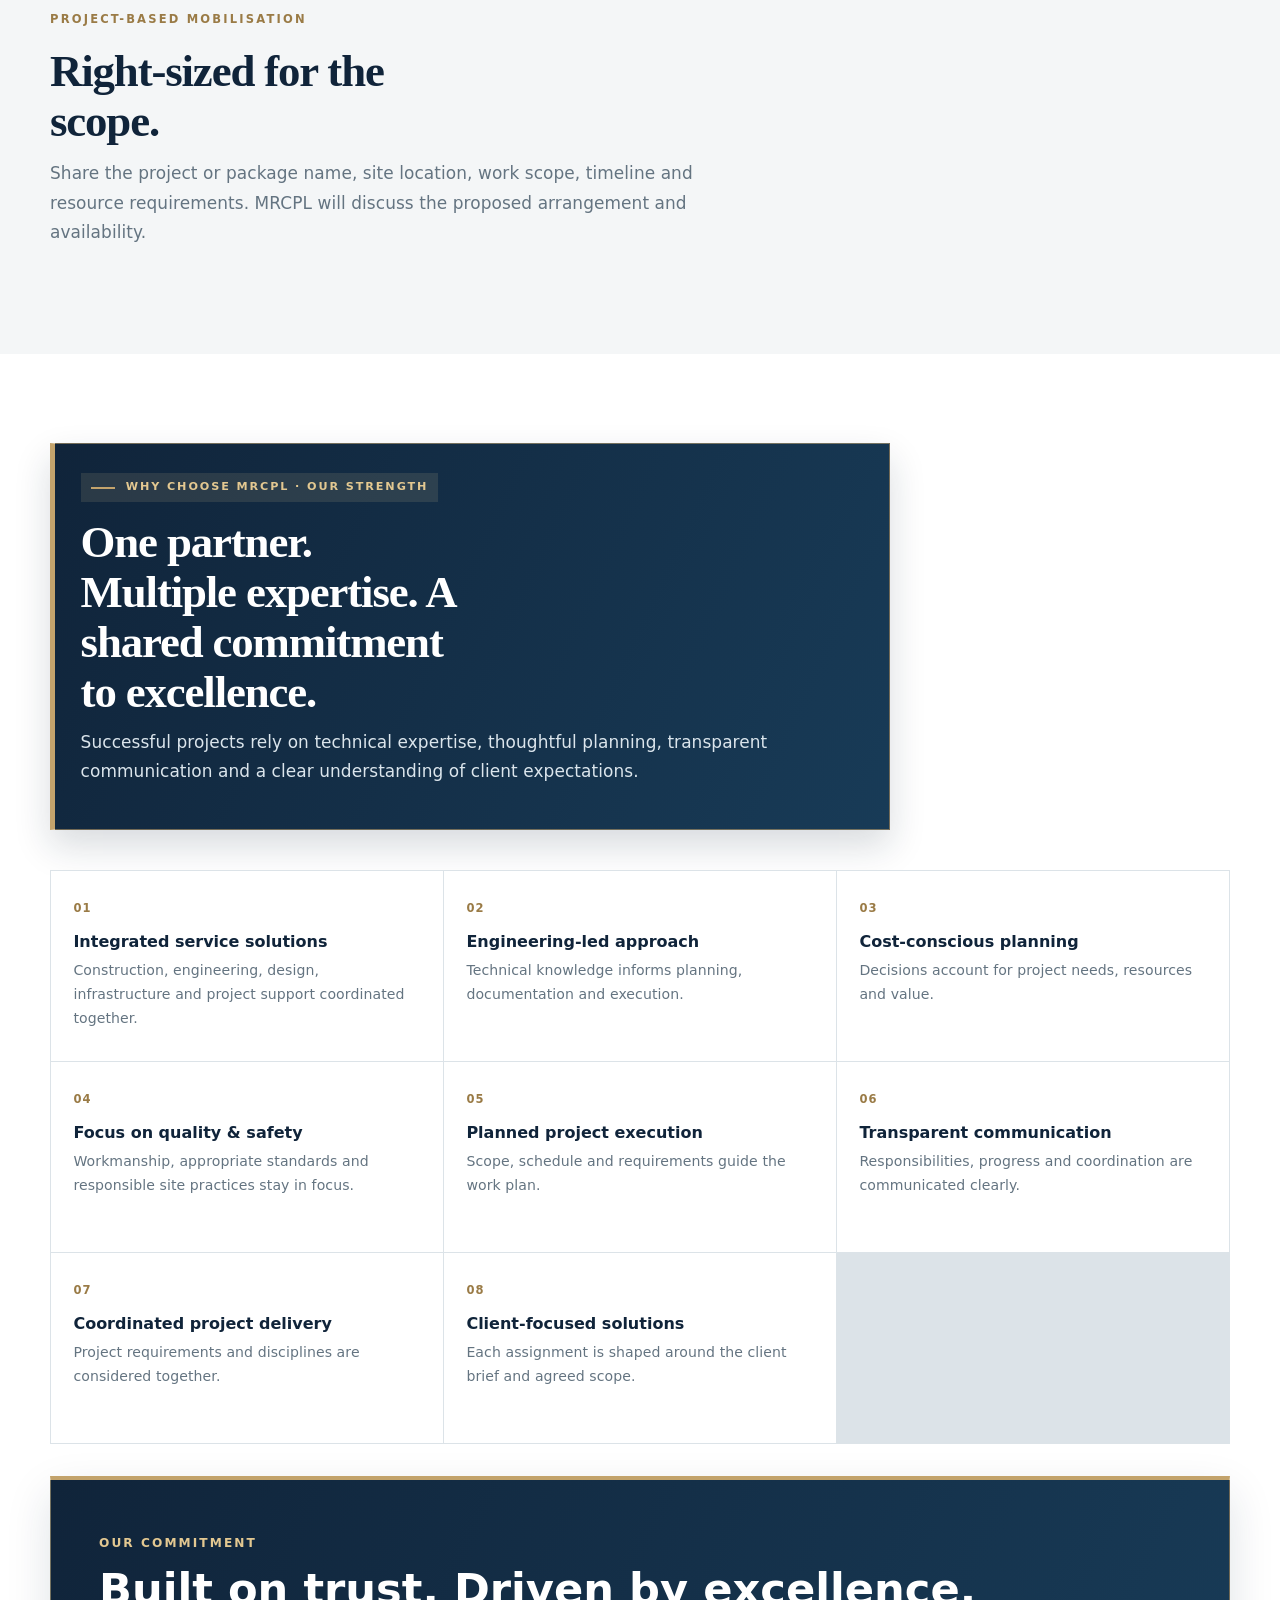
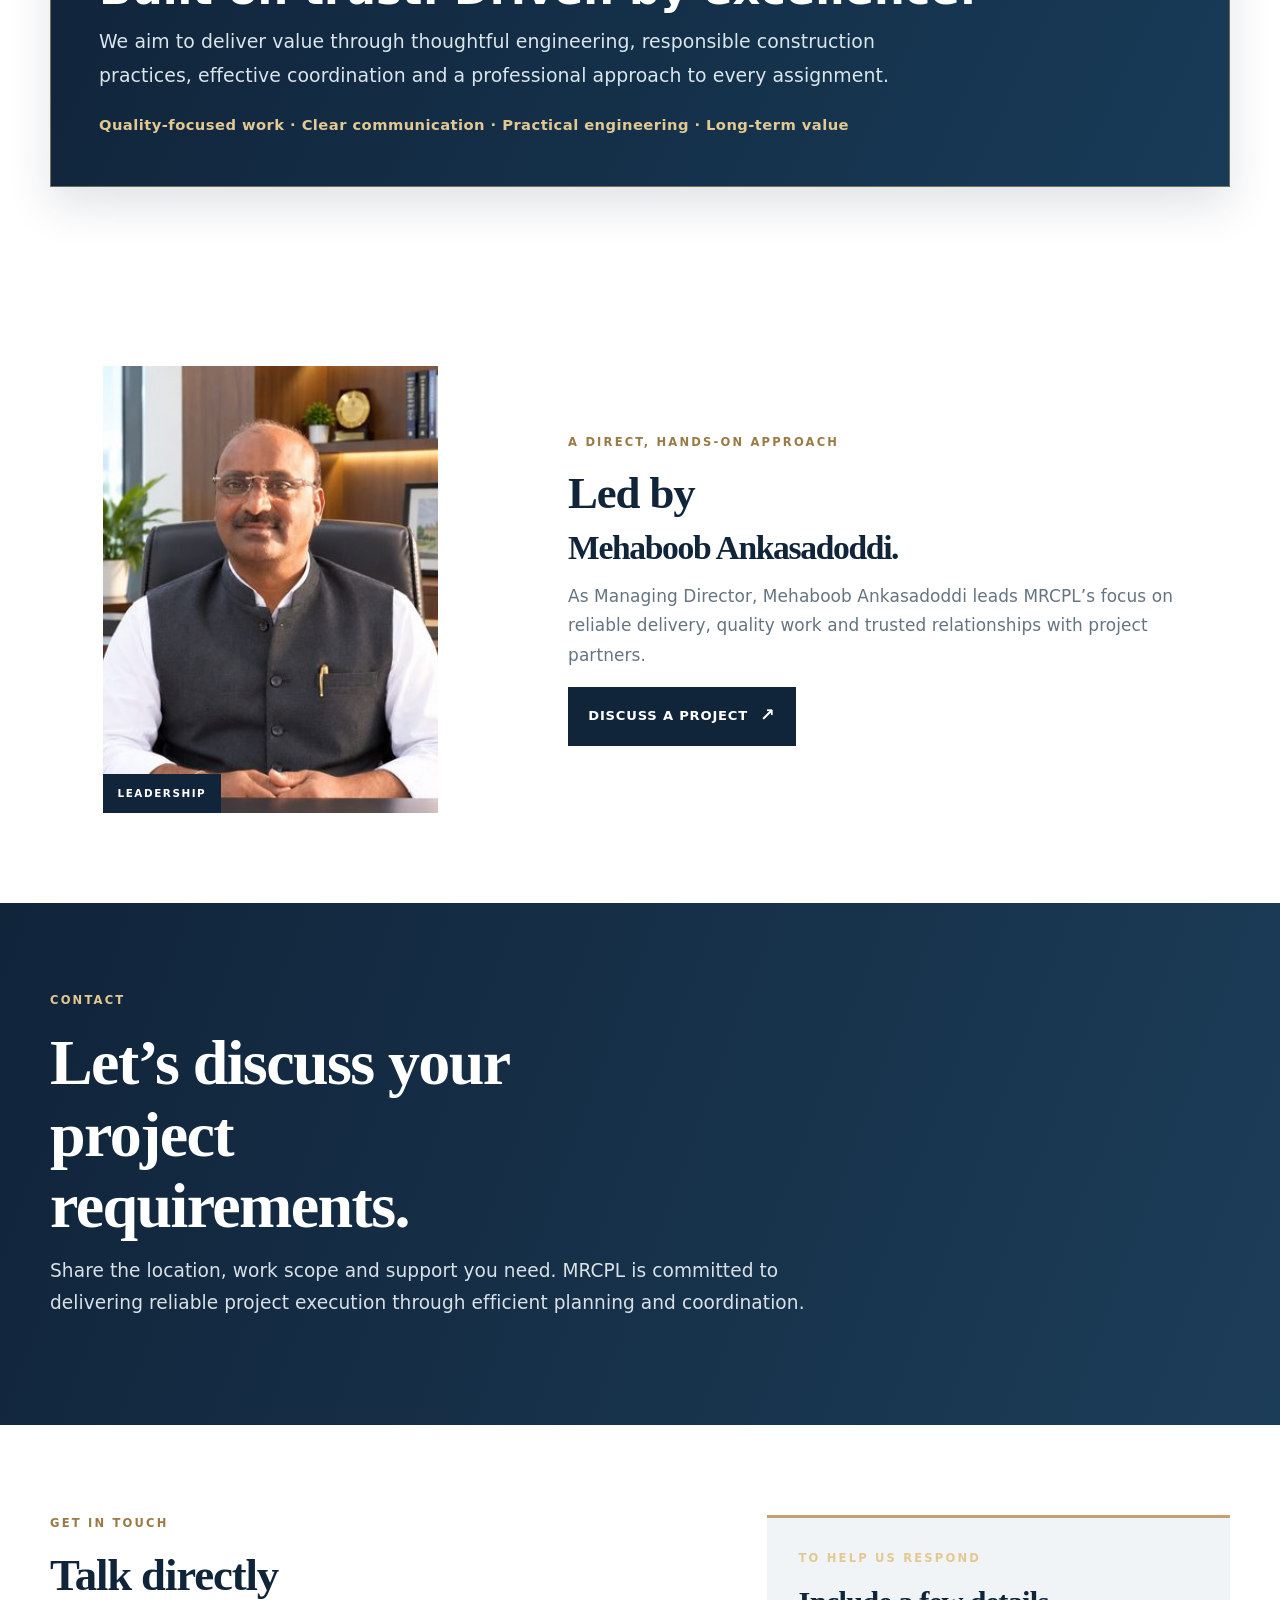
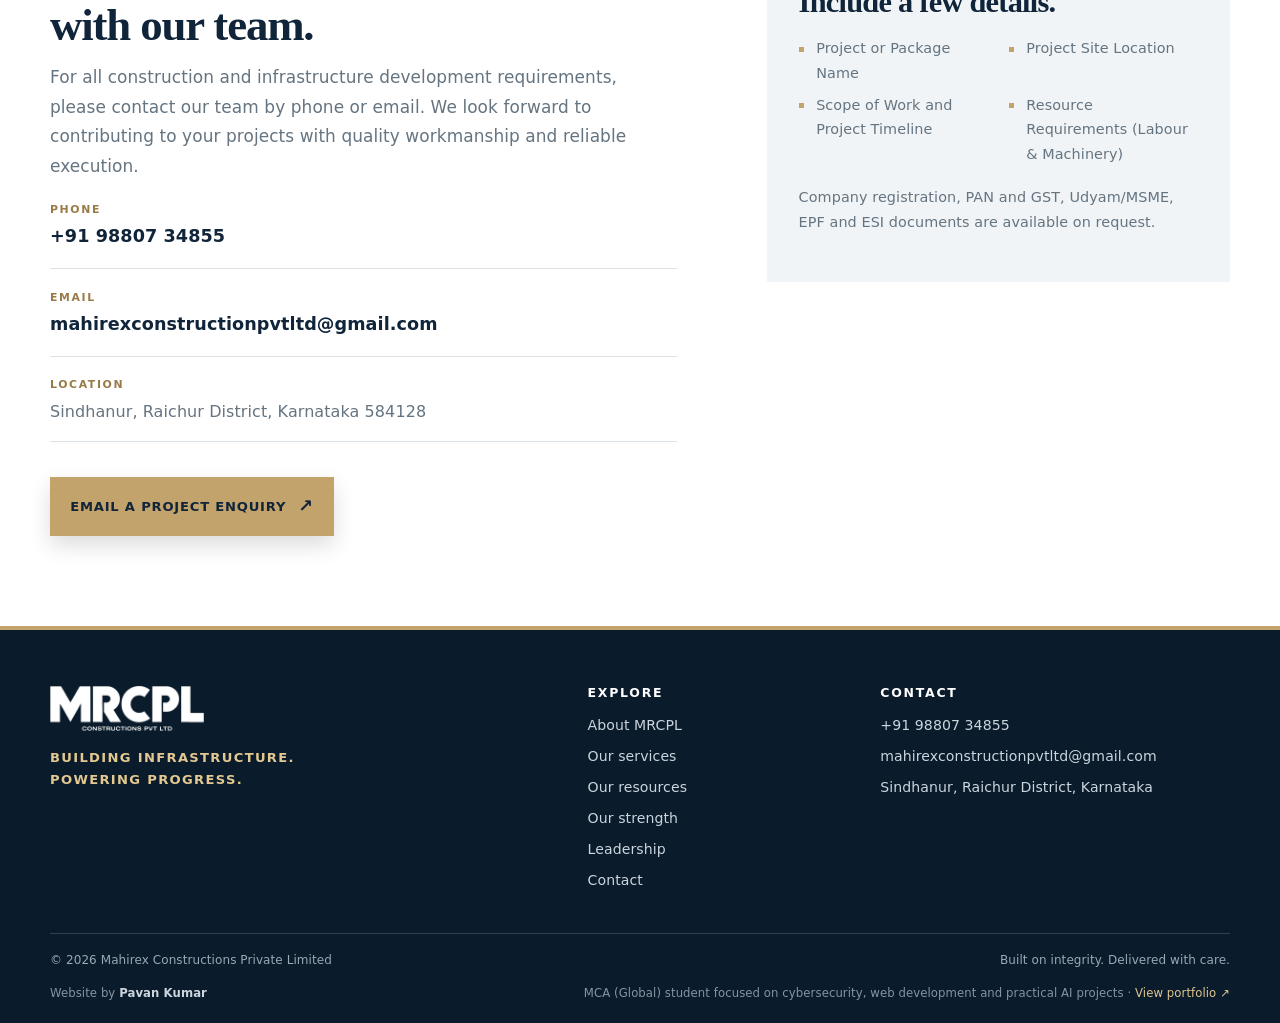
==== commit 50e68c55: "Refresh homepage project photo gallery" ====
--- a/index.html
+++ b/index.html
@@ -3,7 +3,7 @@
 <title>MRCPL Constructions | Railway, Road & Civil Works</title><meta name="description" content="Subcontracting support for railway, road, earthwork and civil works, with local teams and machinery serving Sindhanur and Raichur District.">
 <link rel="canonical" href="https://pavankumar-dev1.github.io/mrcpl-site/">
 <link rel="icon" href="favicon.ico" sizes="48x48"><link rel="icon" type="image/png" sizes="32x32" href="favicon-32.png"><link rel="icon" type="image/png" sizes="192x192" href="favicon-192.png"><link rel="apple-touch-icon" href="apple-touch-icon.png">
-<meta name="theme-color" content="#10243a"><link rel="stylesheet" href="styles.css?v=pipeline-gallery-16"></head><body><a class="skip" href="#main">Skip to content</a><div class="topbar"><div class="wrap"><span>Sindhanur · Raichur District · Karnataka</span><a href="tel:+919880734855">+91 98807 34855</a></div></div>
+<meta name="theme-color" content="#10243a"><link rel="stylesheet" href="styles.css?v=pipeline-gallery-17"></head><body><a class="skip" href="#main">Skip to content</a><div class="topbar"><div class="wrap"><span>Sindhanur · Raichur District · Karnataka</span><a href="tel:+919880734855">+91 98807 34855</a></div></div>
 <header class="site"><div class="wrap"><a class="brand" href="index.html#home" aria-label="MRCPL Constructions home"><img src="assets/logo.png?v=github-pages-assets-15" alt="MRCPL Constructions Pvt Ltd" width="180" height="46"></a><details class="mobile-menu"><summary class="menu-toggle" aria-label="Open navigation menu" aria-controls="mobile-navigation"><span></span><span></span><span></span></summary><nav id="mobile-navigation" class="site-nav" aria-label="Mobile navigation"><ul><li><a href="index.html#home" aria-current="page">Home</a></li><li><a href="index.html#about">About Us</a></li><li><a href="index.html#services">Our Services</a></li><li><a href="index.html#resources">Our Resources</a></li><li><a href="index.html#strengths">Our Strength</a></li><li><a href="index.html#leadership">Leadership</a></li><li><a href="index.html#contact">Contact Us</a></li><li class="mobile-project-link"><a href="index.html#contact">Discuss a project <span aria-hidden="true">↗</span></a></li></ul></nav></details><nav class="desktop-nav" aria-label="Main navigation"><ul><li><a href="index.html#home" aria-current="page">Home</a></li><li><a href="index.html#about">About Us</a></li><li><a href="index.html#services">Our Services</a></li><li><a href="index.html#resources">Our Resources</a></li><li><a href="index.html#strengths">Our Strength</a></li><li><a href="index.html#leadership">Leadership</a></li><li><a href="index.html#contact">Contact Us</a></li></ul></nav><a class="header-cta" href="index.html#contact">Discuss a project <span aria-hidden="true">↗</span></a></div></header><main id="main">
 <section class="hero hero-premium" id="home"><div class="wrap hero-grid"><div class="hero-copy"><p class="eyebrow">Mahirex Constructions Private Limited</p><h1>Building infrastructure. <span>Powering progress.</span></h1><p class="hero-lede">Integrated construction, engineering and infrastructure support, brought together through practical planning, coordinated delivery and quality-focused execution.</p><div class="actions"><a class="btn btn-gold" href="#services">Explore our services <span aria-hidden="true">↗</span></a><a class="btn btn-outline" href="#contact">Discuss a project</a></div><div class="hero-proof"><span><strong>09</strong>Integrated service areas</span><span><strong>One partner</strong>From planning through delivery</span><span><strong>Sindhanur</strong>Raichur District, Karnataka</span></div></div></div></section>
 <section class="section" id="about"><div class="wrap about-intro about-intro-text-only"><div class="about-copy"><div class="about-heading-highlight"><p class="eyebrow">WHO WE ARE</p><h2>Integrated expertise for the built environment.</h2></div><p class="lede">Mahirex Constructions Private Limited (MRCPL) is a construction and engineering company focused on delivering reliable, efficient and quality-driven solutions across the built environment.</p><p>Our approach brings together engineering expertise, practical planning, coordinated execution and a commitment to quality. From building construction and infrastructure development to architectural design, engineering consultancy and specialised construction services, we aim to provide integrated solutions tailored to each project’s requirements.</p><a class="text-link" href="#services">Explore our capabilities <span aria-hidden="true">→</span></a></div></div></section>
--- a/styles.css
+++ b/styles.css
@@ -467,3 +467,10 @@
 .about-photo-grid figure:first-child{grid-column:auto}
 .about-photo-grid img,.about-photo-grid figure:first-child img{height:320px}
 @media(max-width:560px){.about-photo-grid{grid-template-columns:1fr}.about-photo-grid figure:first-child{grid-column:auto}.about-photo-grid img,.about-photo-grid figure:first-child img{height:260px}}
+
+
+/* Project gallery: portrait frames with complete uncropped photos. */
+.about-photo-grid{grid-template-columns:repeat(2,minmax(0,1fr));align-items:stretch}
+.about-photo-grid figure:first-child{grid-column:auto}
+.about-photo-grid img,.about-photo-grid figure:first-child img{display:block;width:100%;height:auto;aspect-ratio:4/5;object-fit:contain;object-position:center;background:#e9eef2}
+@media(max-width:560px){.about-photo-grid{grid-template-columns:1fr}.about-photo-grid figure:first-child{grid-column:auto}}
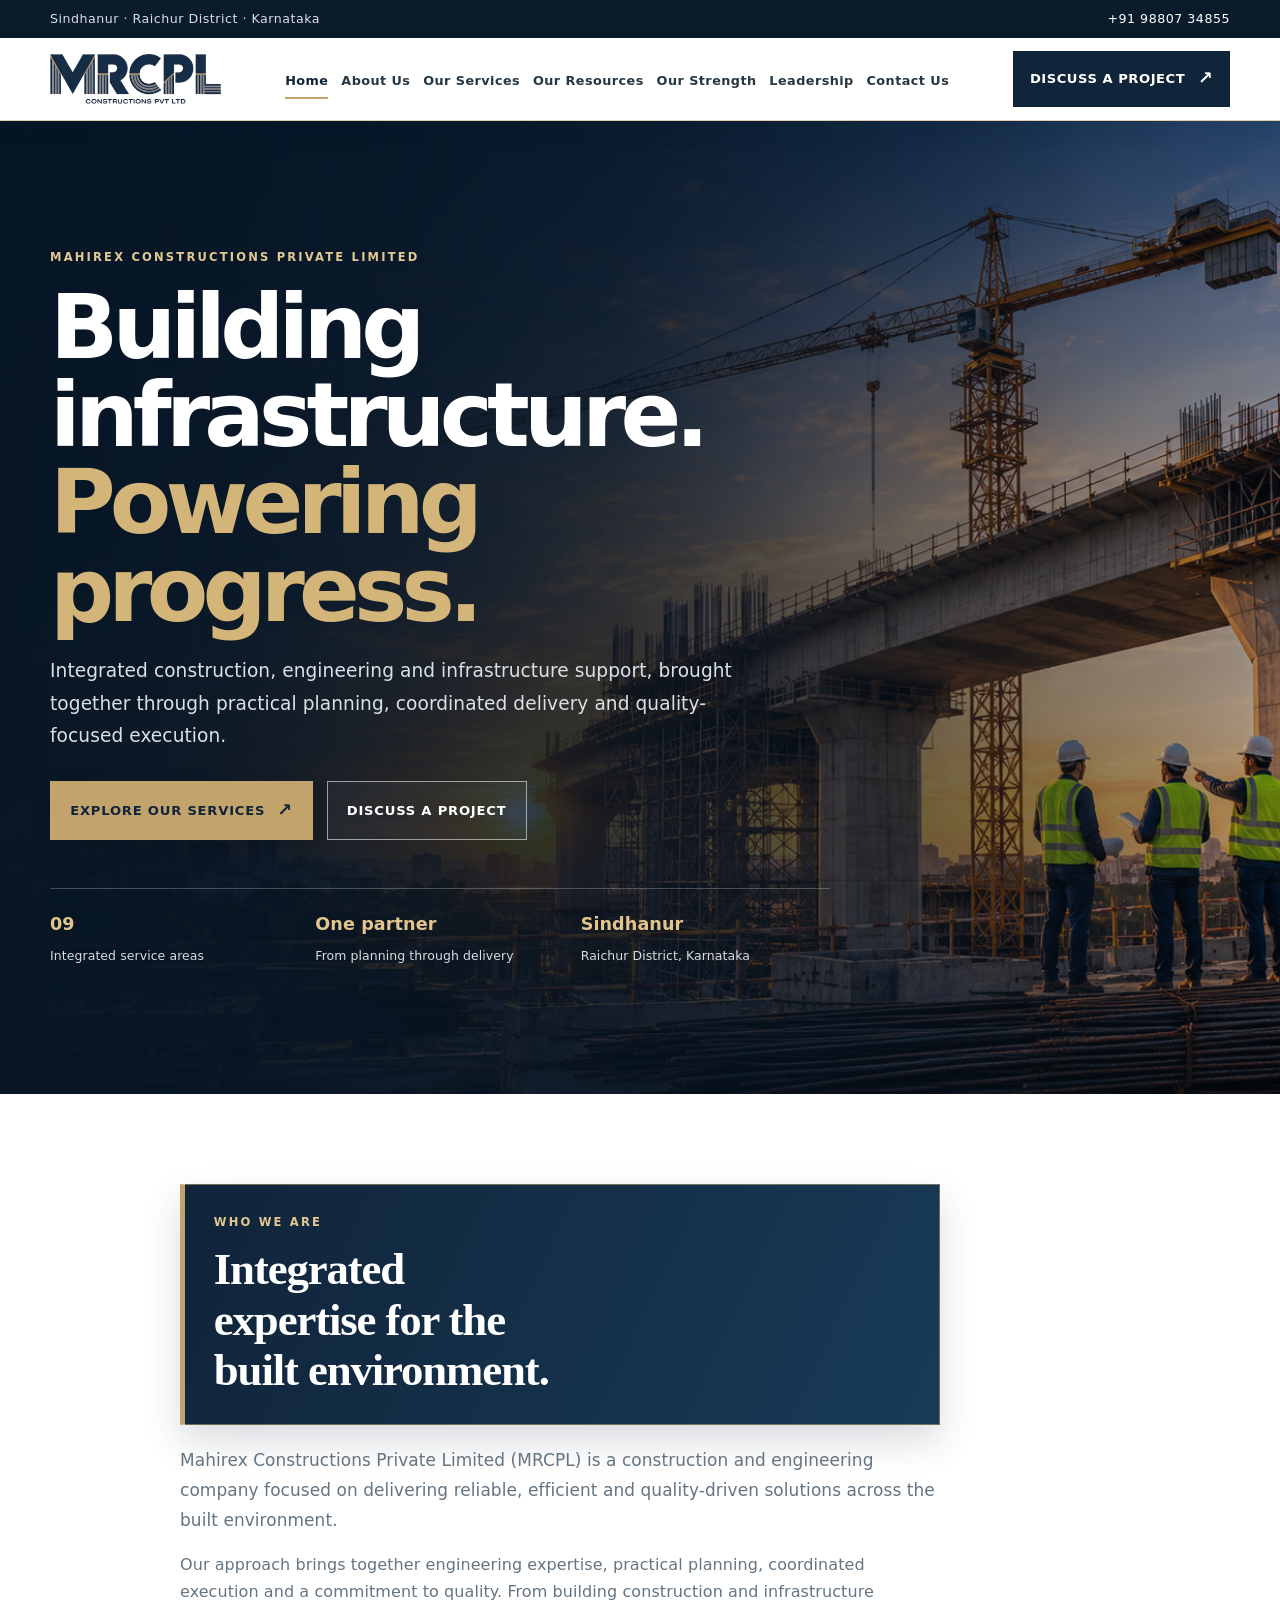
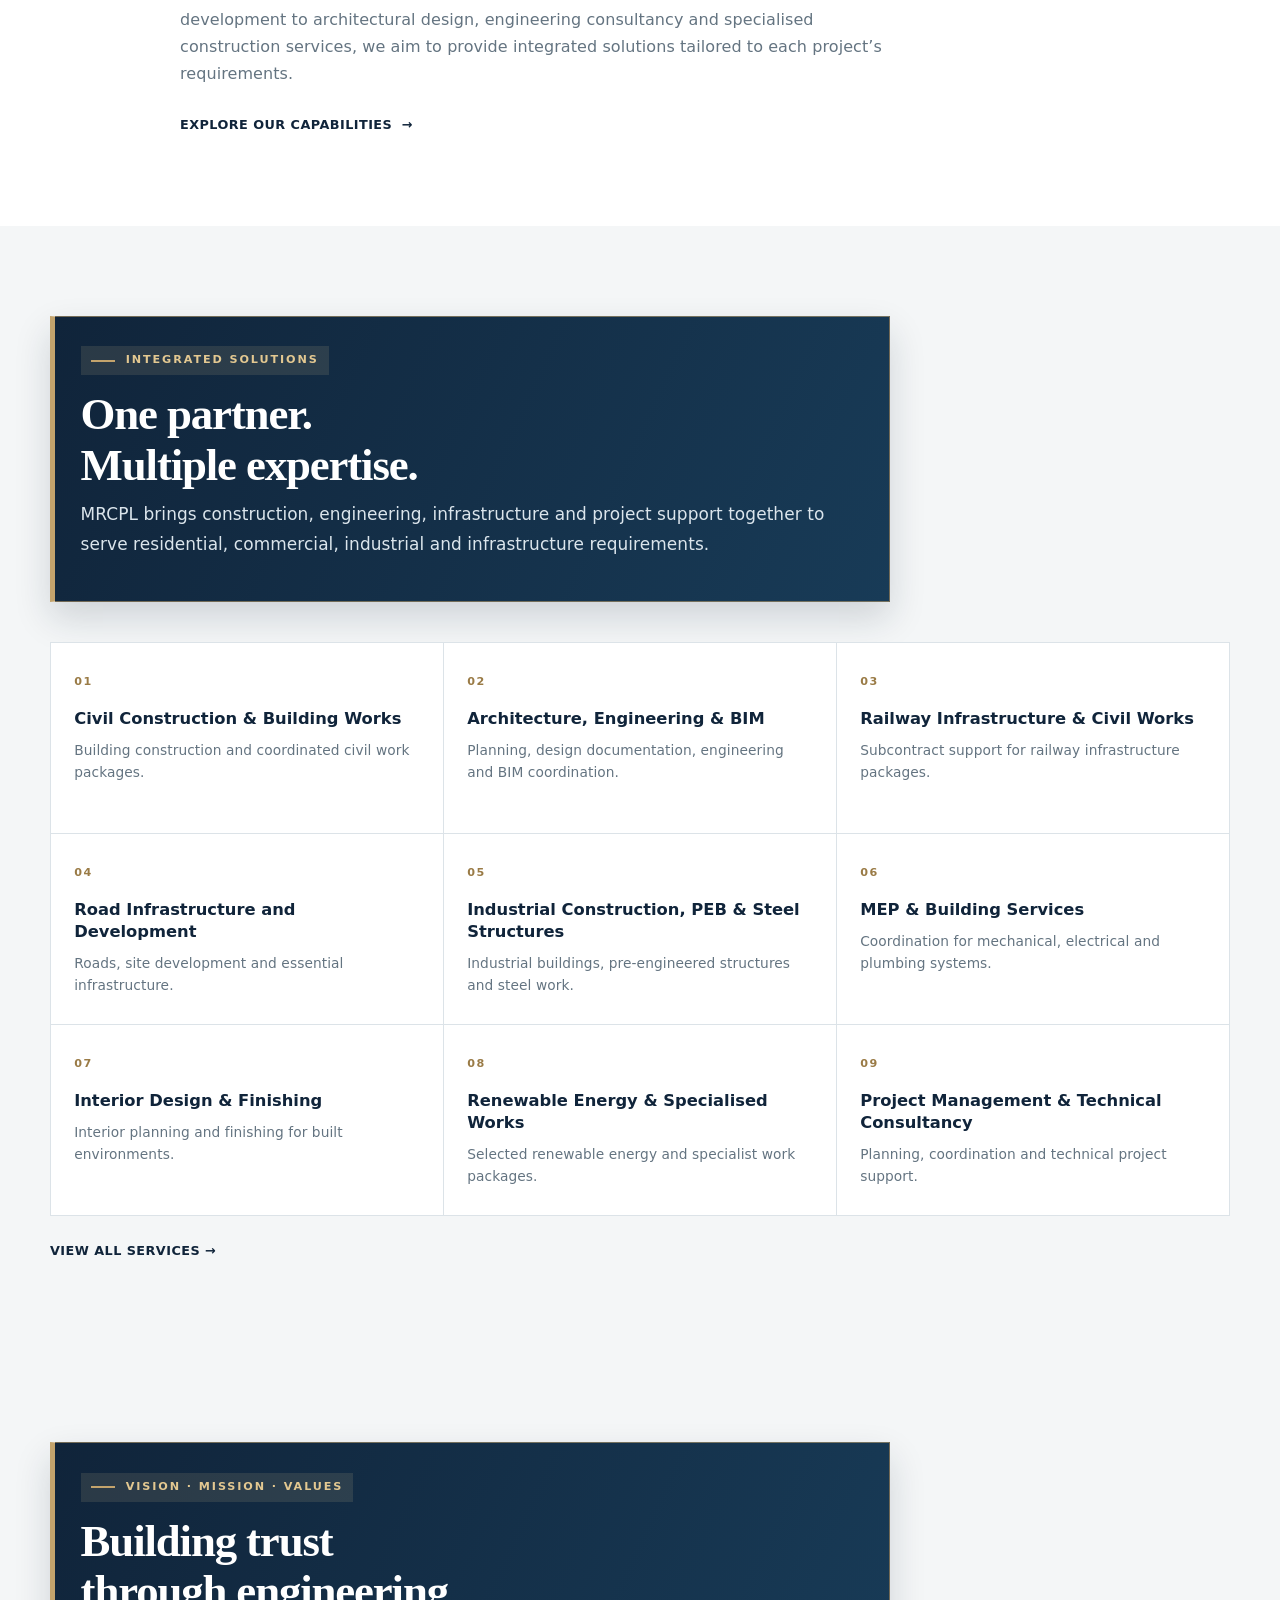
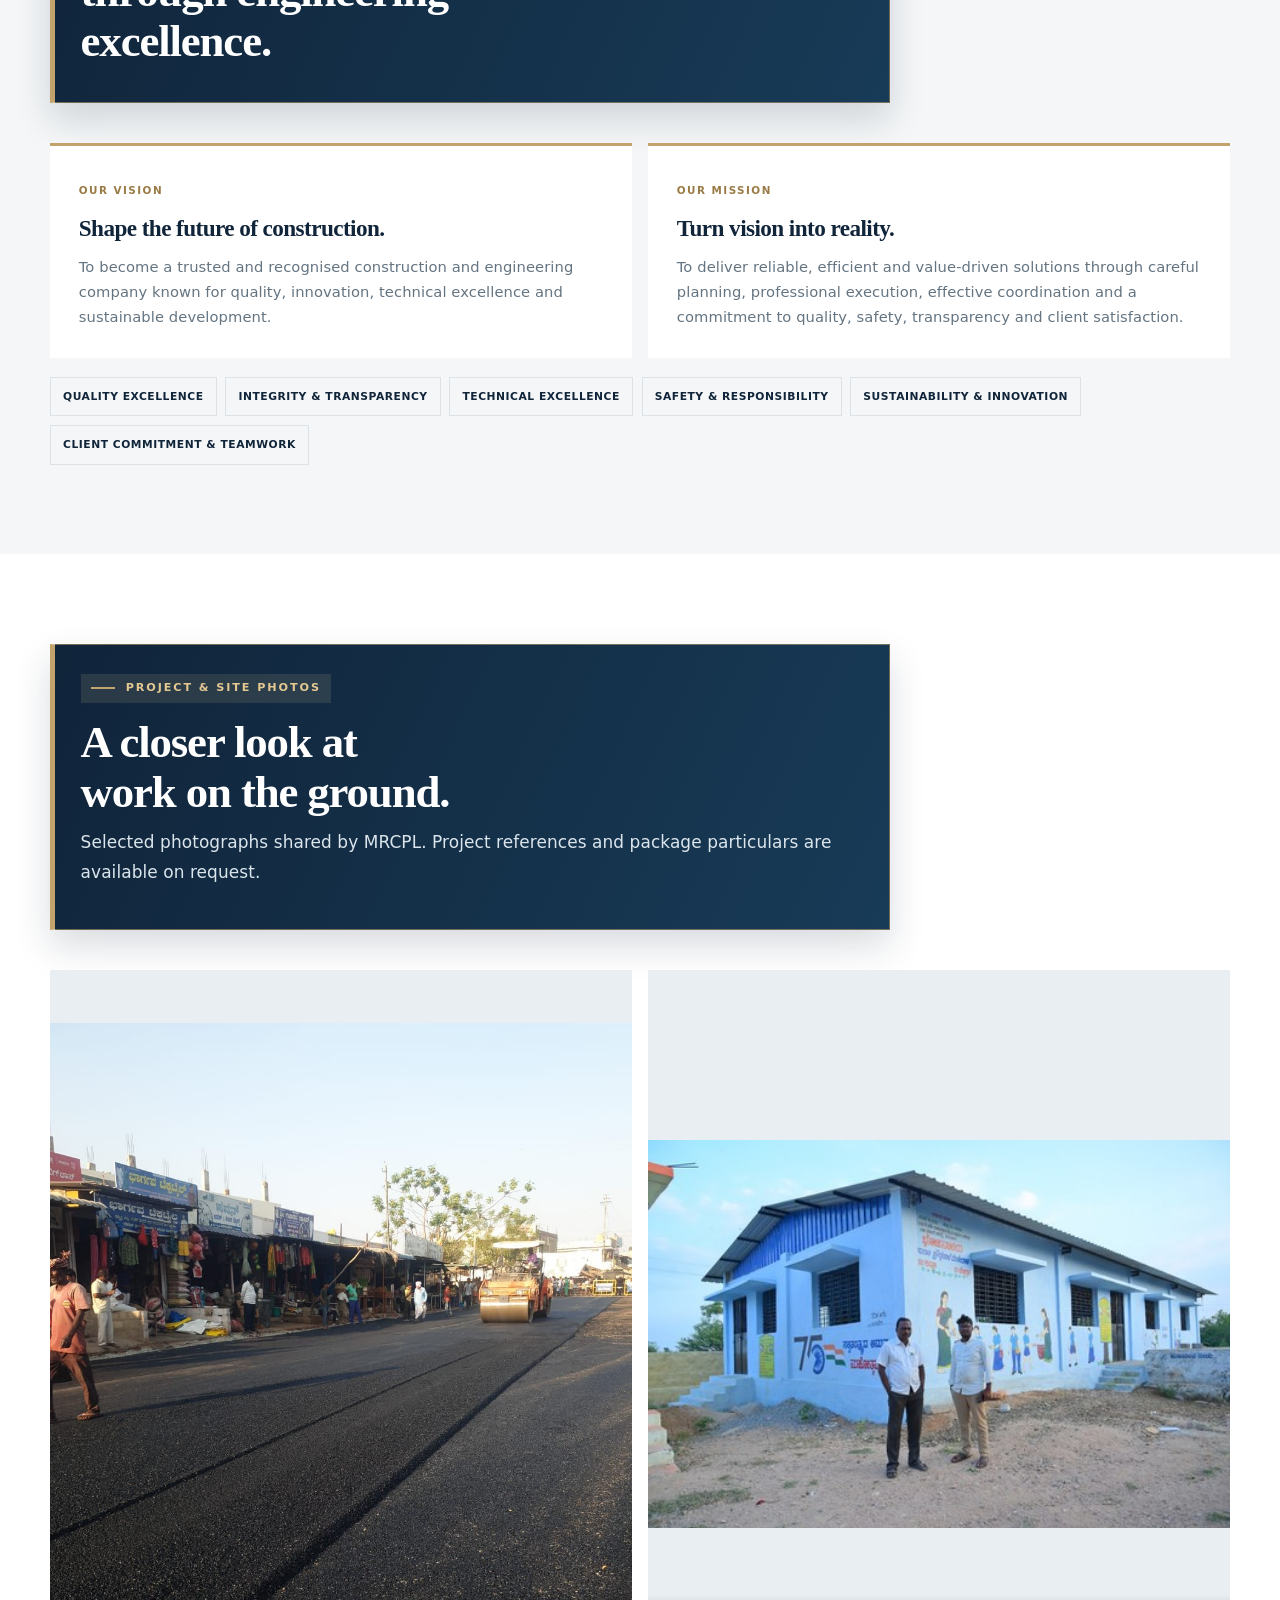
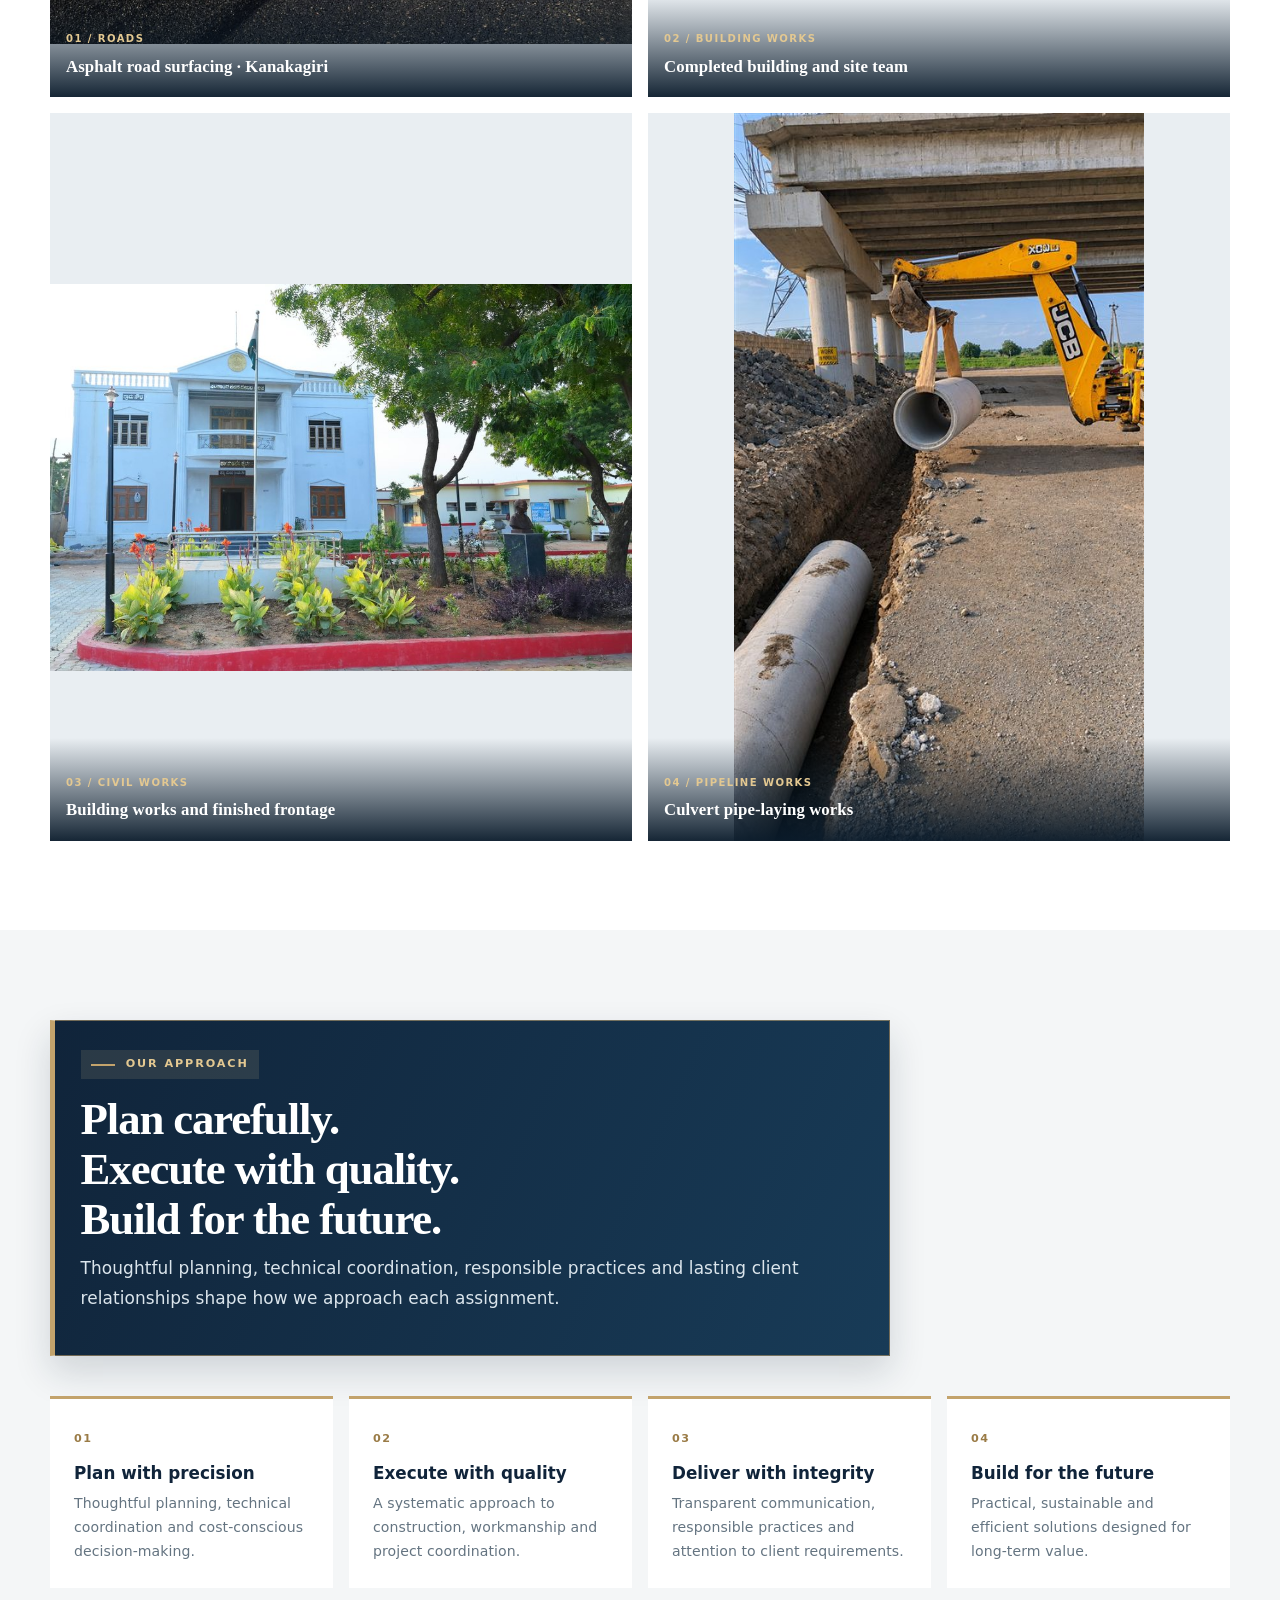
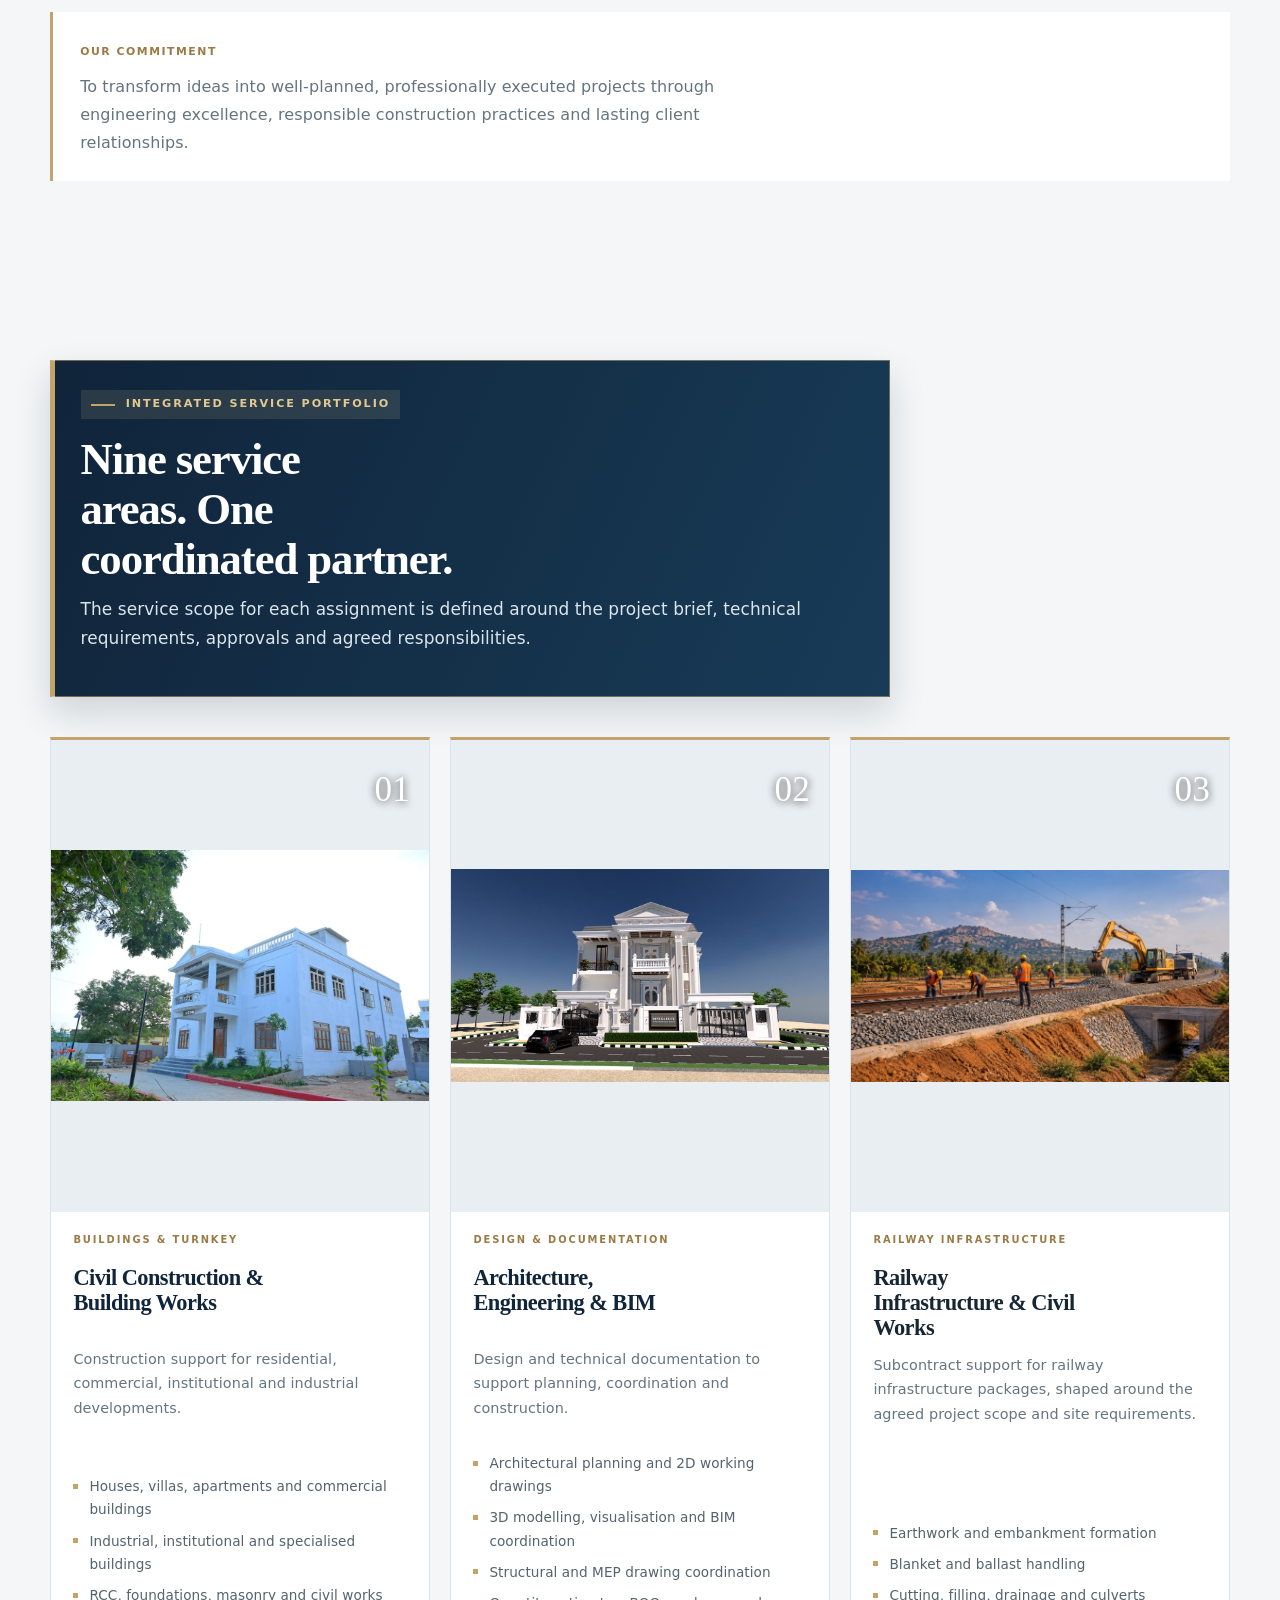
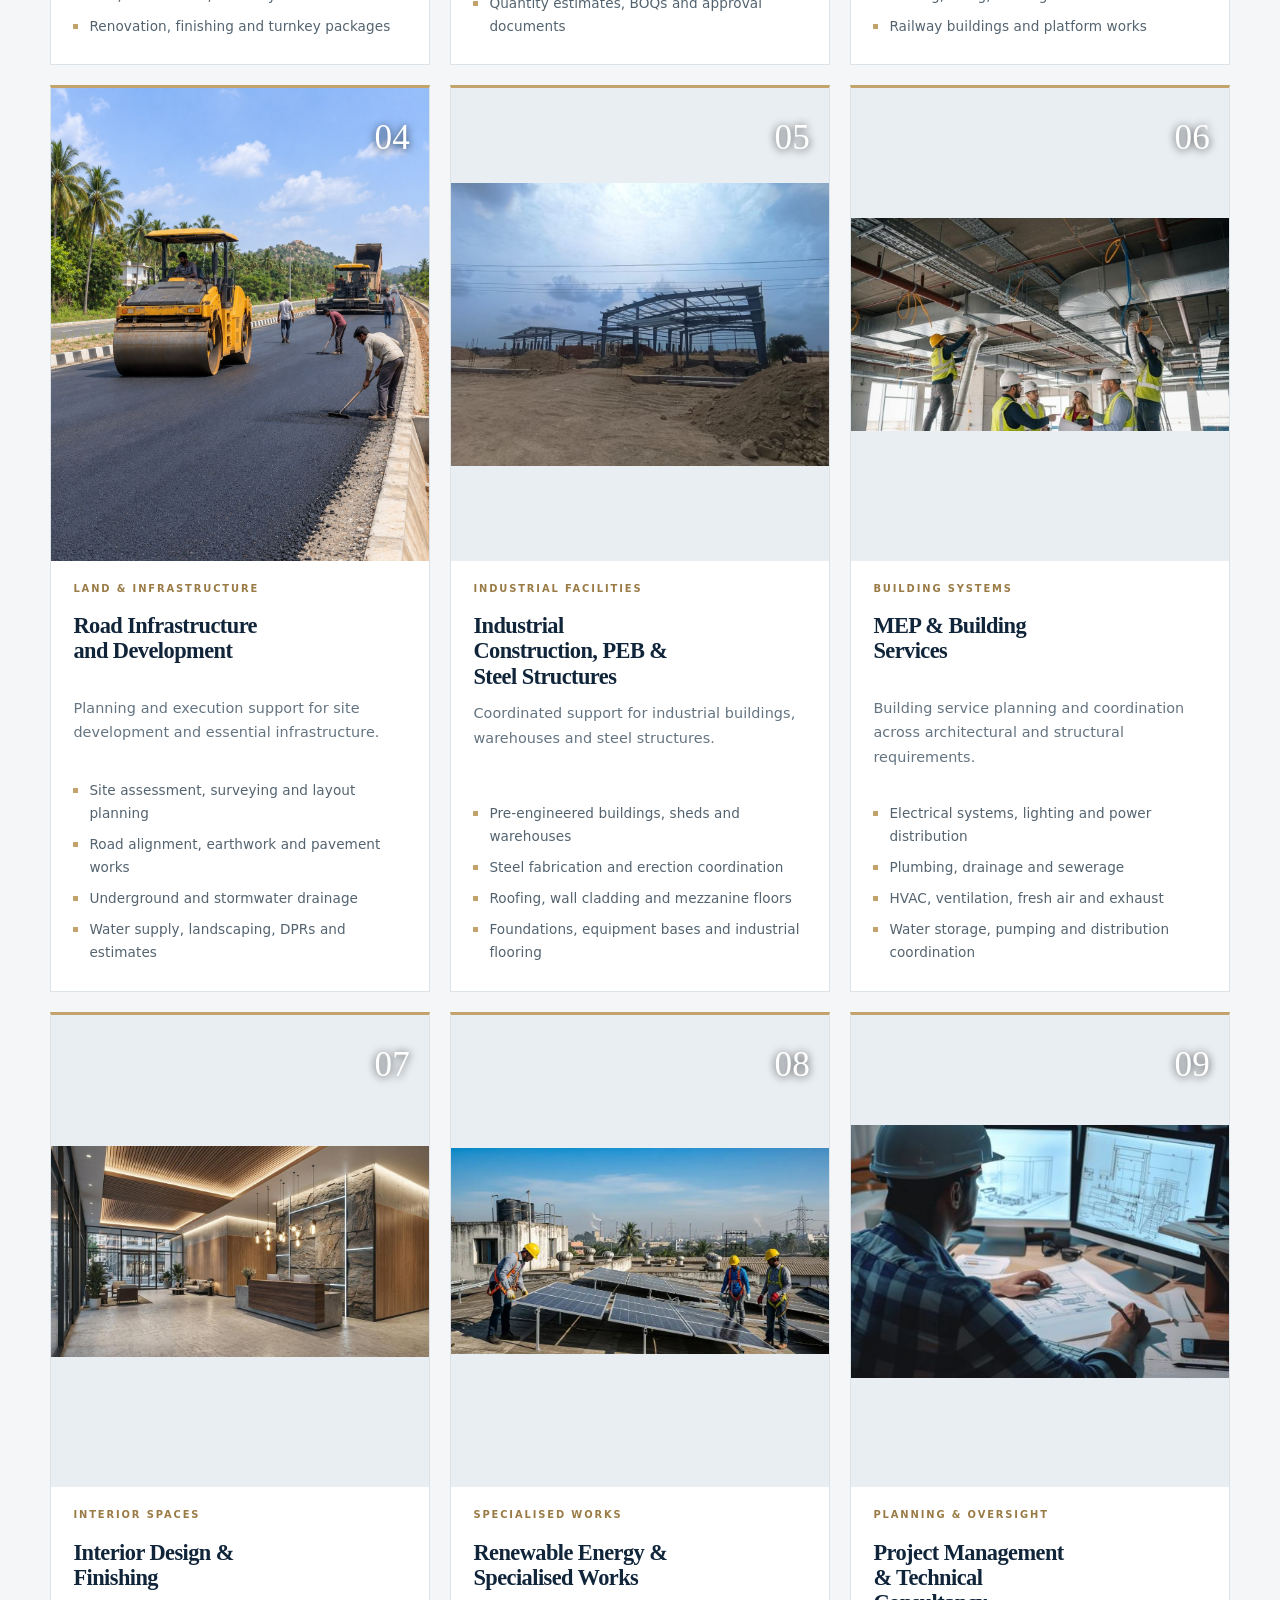
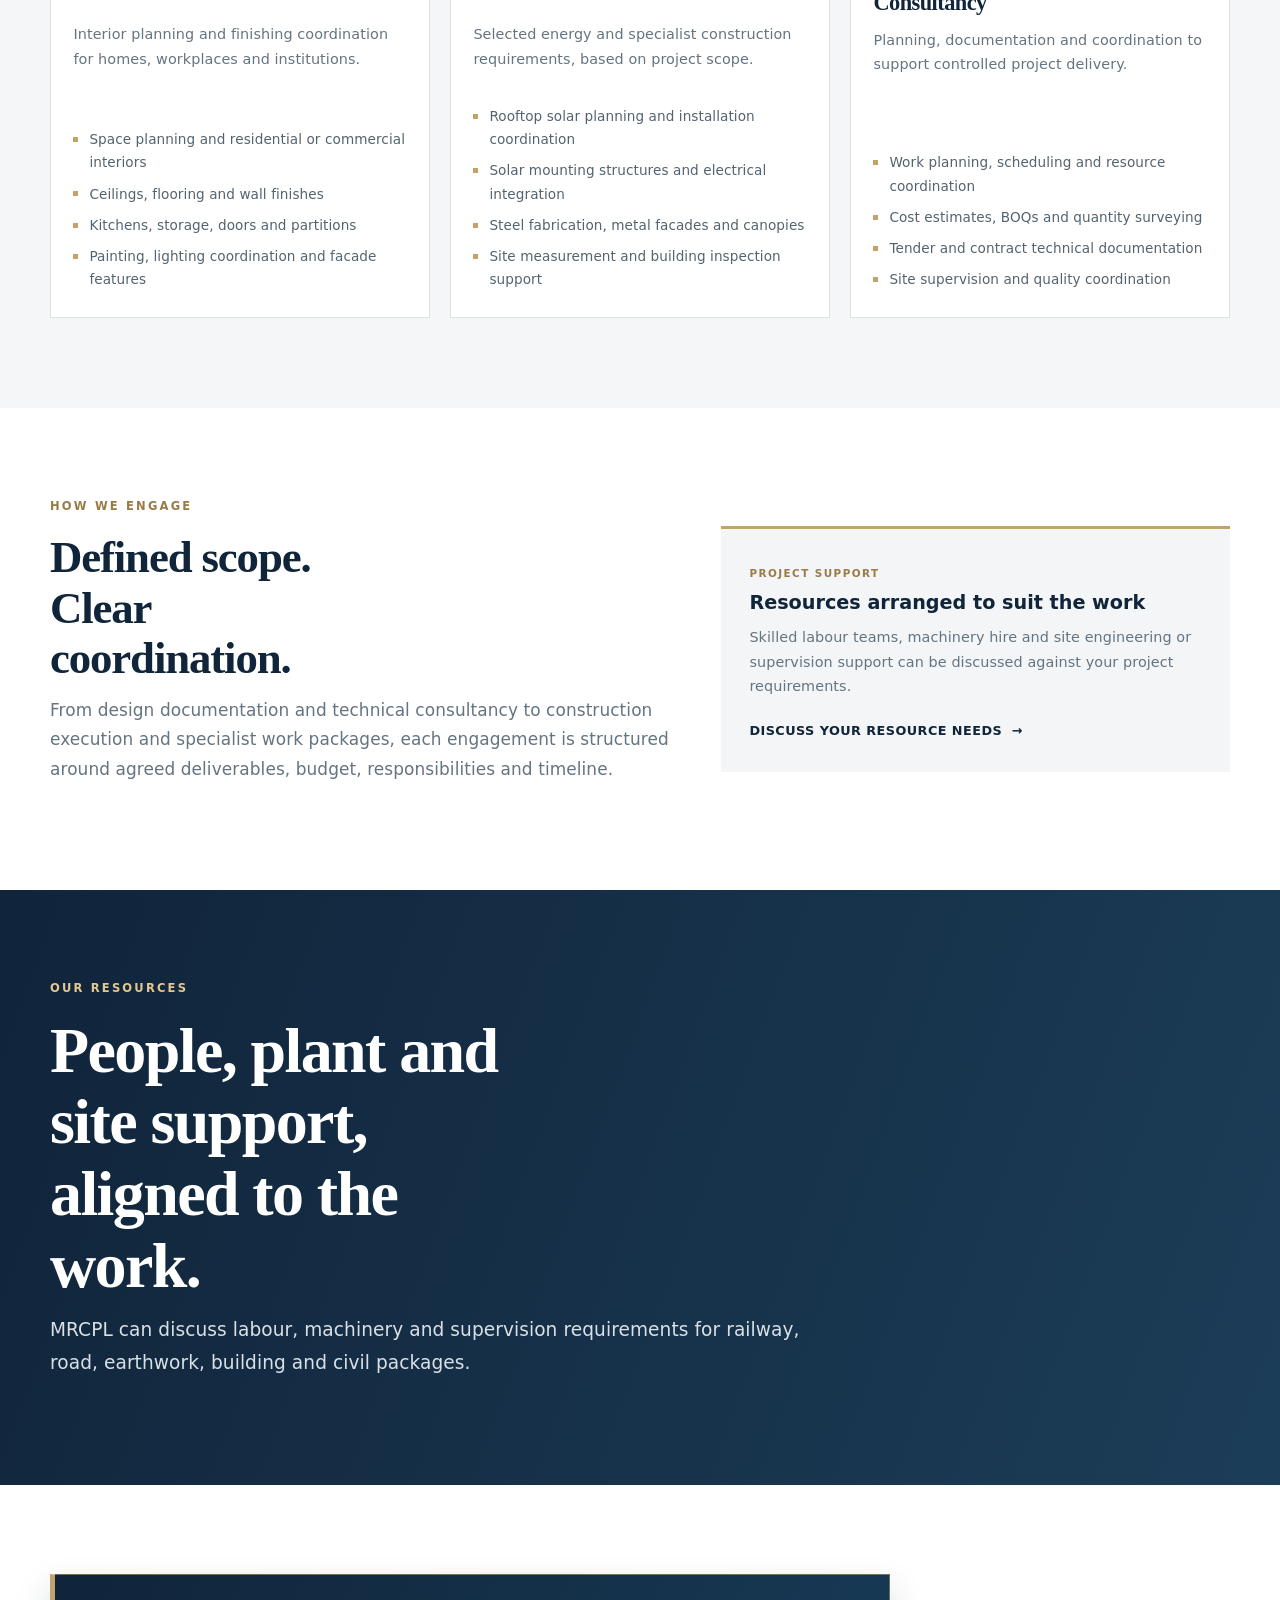
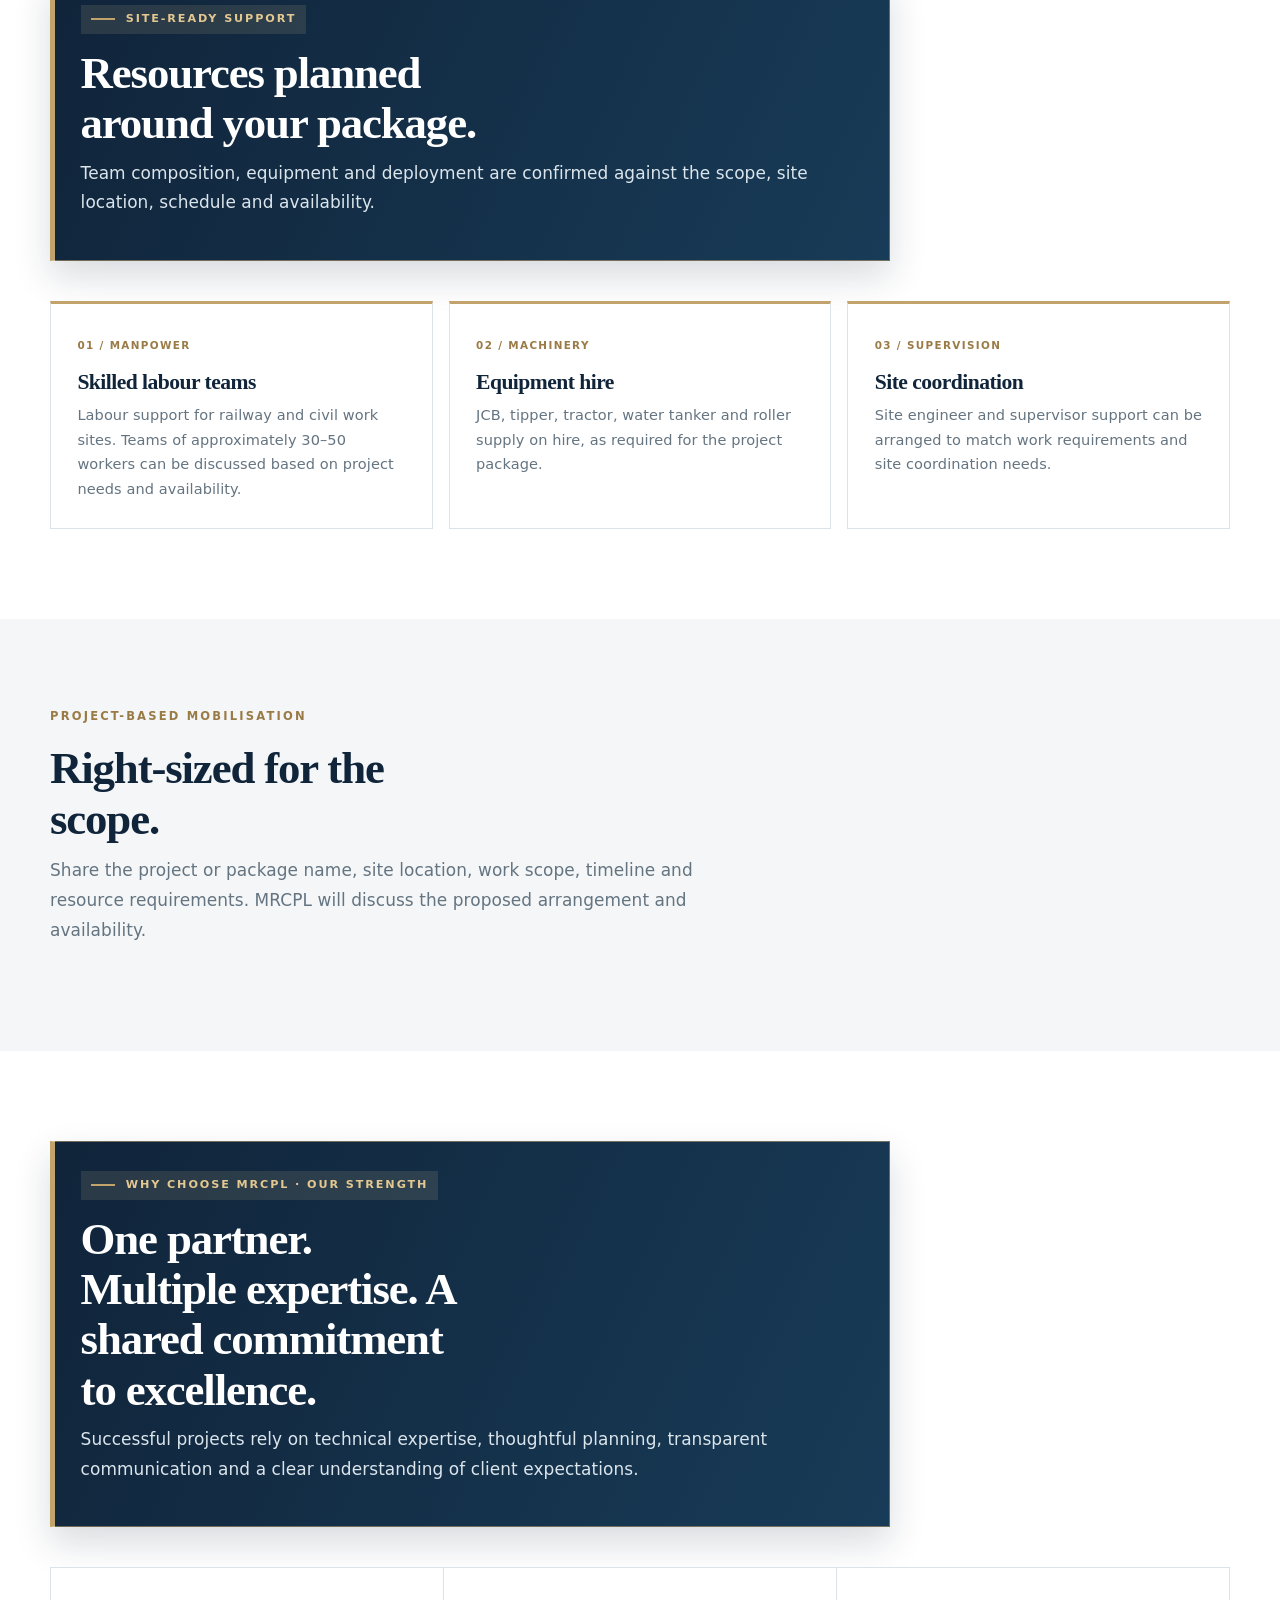
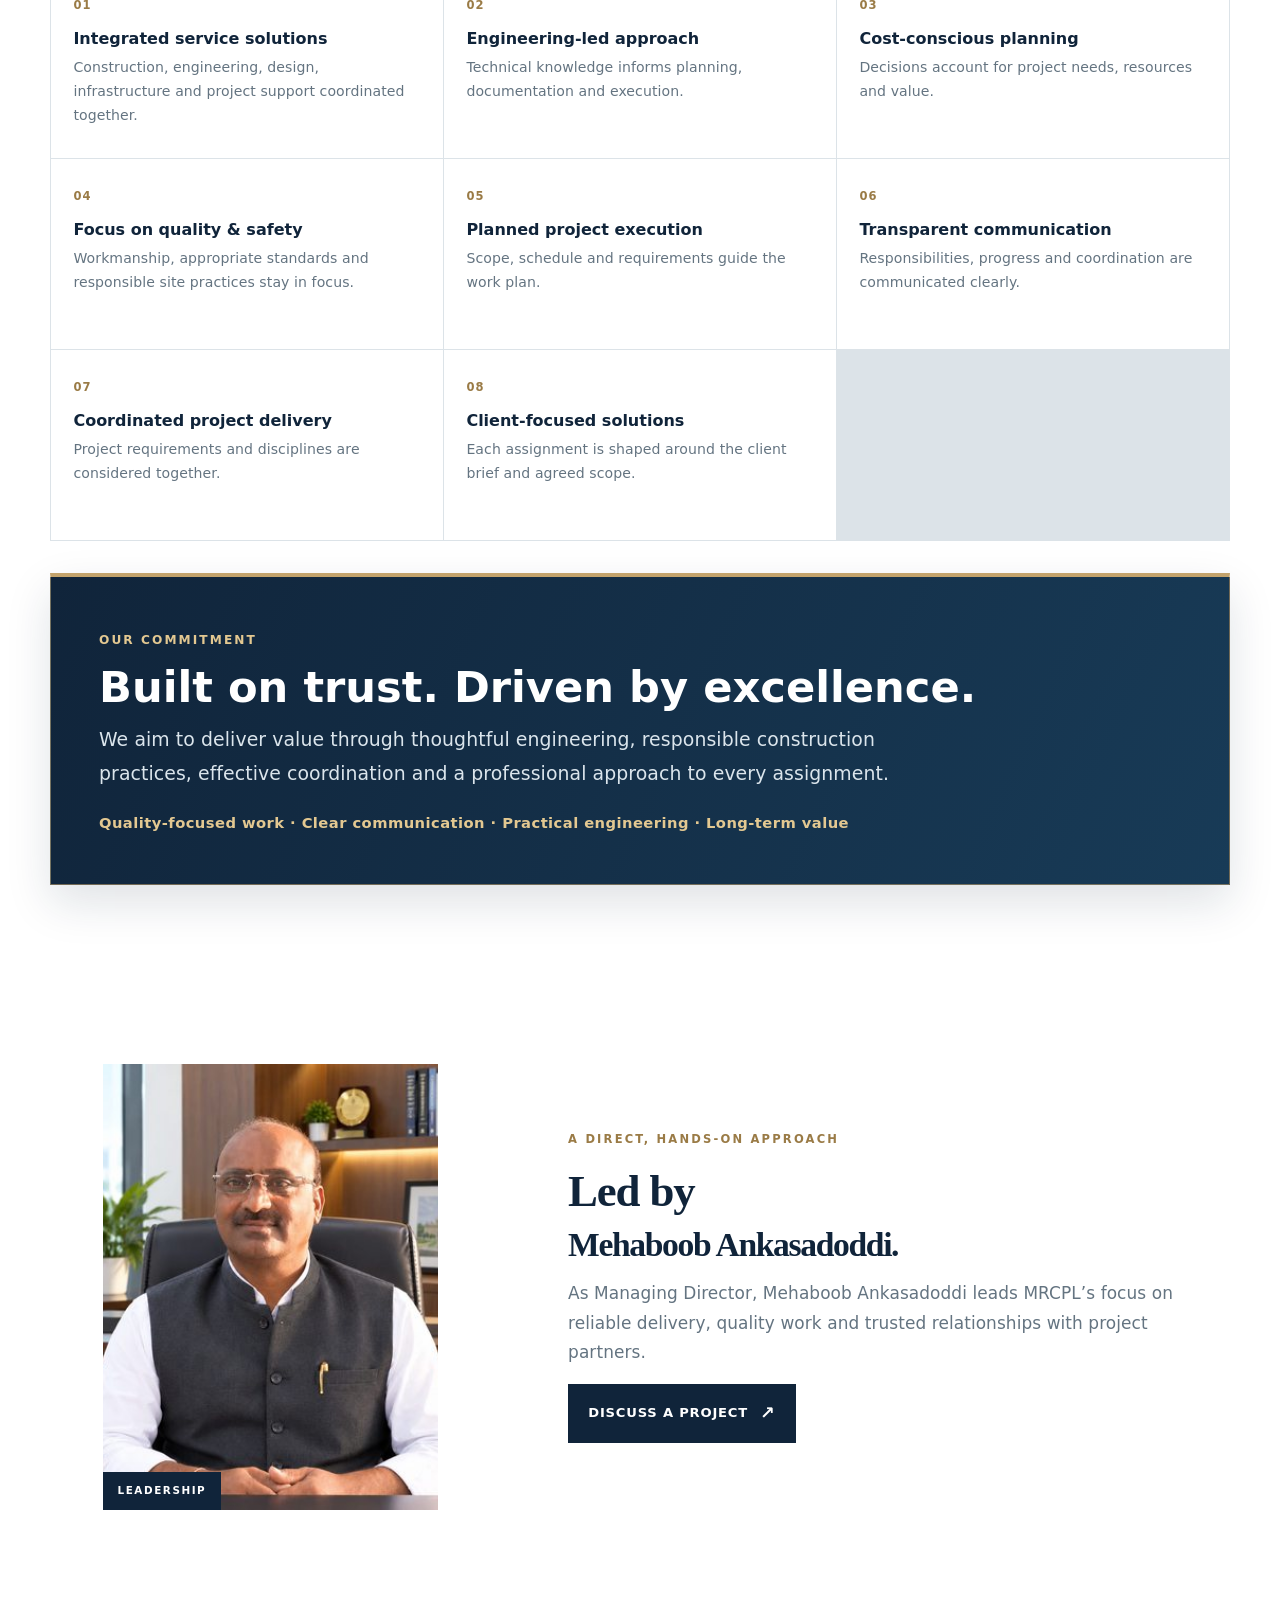
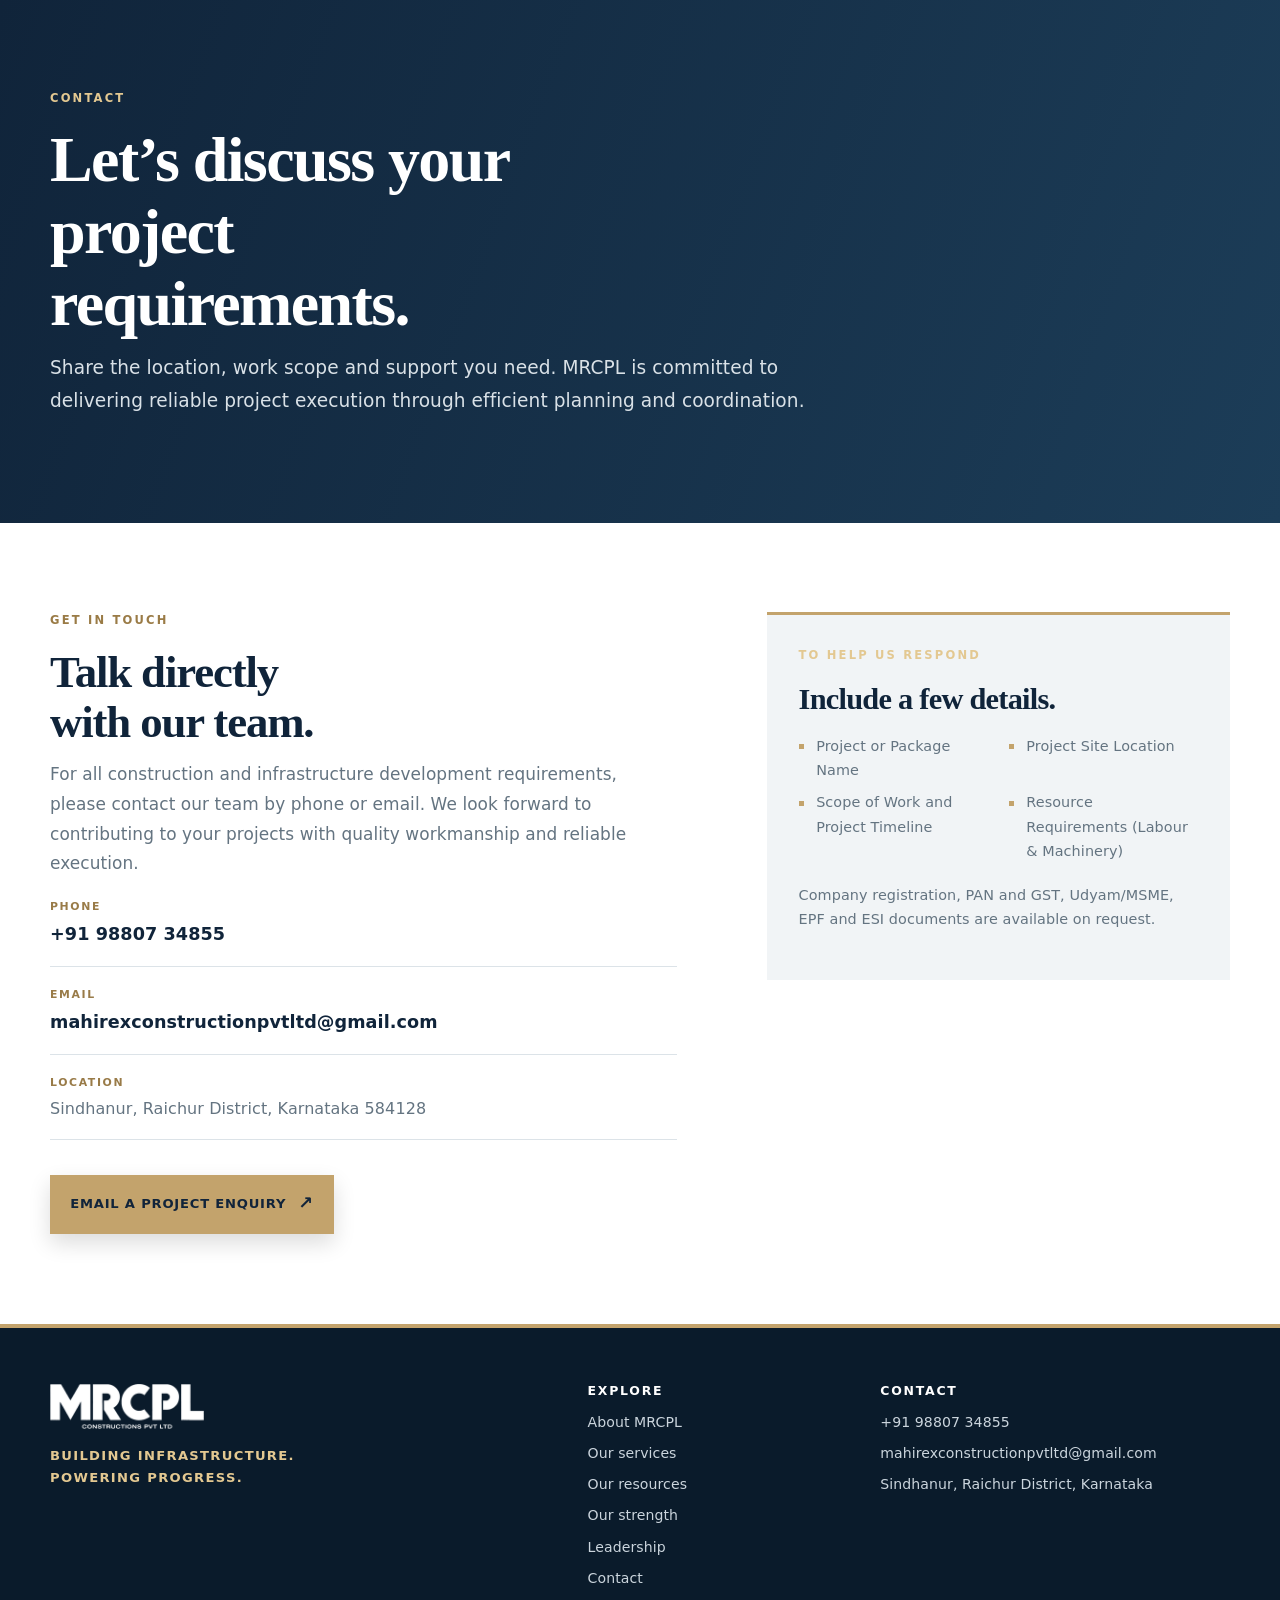
==== commit 515ffee8: "Add highway photo to road infrastructure service" ====
--- a/index.html
+++ b/index.html
@@ -3,7 +3,7 @@
 <title>MRCPL Constructions | Railway, Road & Civil Works</title><meta name="description" content="Subcontracting support for railway, road, earthwork and civil works, with local teams and machinery serving Sindhanur and Raichur District.">
 <link rel="canonical" href="https://pavankumar-dev1.github.io/mrcpl-site/">
 <link rel="icon" href="favicon.ico" sizes="48x48"><link rel="icon" type="image/png" sizes="32x32" href="favicon-32.png"><link rel="icon" type="image/png" sizes="192x192" href="favicon-192.png"><link rel="apple-touch-icon" href="apple-touch-icon.png">
-<meta name="theme-color" content="#10243a"><link rel="stylesheet" href="styles.css?v=pipeline-gallery-17"></head><body><a class="skip" href="#main">Skip to content</a><div class="topbar"><div class="wrap"><span>Sindhanur · Raichur District · Karnataka</span><a href="tel:+919880734855">+91 98807 34855</a></div></div>
+<meta name="theme-color" content="#10243a"><link rel="stylesheet" href="styles.css?v=service-highway-18"></head><body><a class="skip" href="#main">Skip to content</a><div class="topbar"><div class="wrap"><span>Sindhanur · Raichur District · Karnataka</span><a href="tel:+919880734855">+91 98807 34855</a></div></div>
 <header class="site"><div class="wrap"><a class="brand" href="index.html#home" aria-label="MRCPL Constructions home"><img src="assets/logo.png?v=github-pages-assets-15" alt="MRCPL Constructions Pvt Ltd" width="180" height="46"></a><details class="mobile-menu"><summary class="menu-toggle" aria-label="Open navigation menu" aria-controls="mobile-navigation"><span></span><span></span><span></span></summary><nav id="mobile-navigation" class="site-nav" aria-label="Mobile navigation"><ul><li><a href="index.html#home" aria-current="page">Home</a></li><li><a href="index.html#about">About Us</a></li><li><a href="index.html#services">Our Services</a></li><li><a href="index.html#resources">Our Resources</a></li><li><a href="index.html#strengths">Our Strength</a></li><li><a href="index.html#leadership">Leadership</a></li><li><a href="index.html#contact">Contact Us</a></li><li class="mobile-project-link"><a href="index.html#contact">Discuss a project <span aria-hidden="true">↗</span></a></li></ul></nav></details><nav class="desktop-nav" aria-label="Main navigation"><ul><li><a href="index.html#home" aria-current="page">Home</a></li><li><a href="index.html#about">About Us</a></li><li><a href="index.html#services">Our Services</a></li><li><a href="index.html#resources">Our Resources</a></li><li><a href="index.html#strengths">Our Strength</a></li><li><a href="index.html#leadership">Leadership</a></li><li><a href="index.html#contact">Contact Us</a></li></ul></nav><a class="header-cta" href="index.html#contact">Discuss a project <span aria-hidden="true">↗</span></a></div></header><main id="main">
 <section class="hero hero-premium" id="home"><div class="wrap hero-grid"><div class="hero-copy"><p class="eyebrow">Mahirex Constructions Private Limited</p><h1>Building infrastructure. <span>Powering progress.</span></h1><p class="hero-lede">Integrated construction, engineering and infrastructure support, brought together through practical planning, coordinated delivery and quality-focused execution.</p><div class="actions"><a class="btn btn-gold" href="#services">Explore our services <span aria-hidden="true">↗</span></a><a class="btn btn-outline" href="#contact">Discuss a project</a></div><div class="hero-proof"><span><strong>09</strong>Integrated service areas</span><span><strong>One partner</strong>From planning through delivery</span><span><strong>Sindhanur</strong>Raichur District, Karnataka</span></div></div></div></section>
 <section class="section" id="about"><div class="wrap about-intro about-intro-text-only"><div class="about-copy"><div class="about-heading-highlight"><p class="eyebrow">WHO WE ARE</p><h2>Integrated expertise for the built environment.</h2></div><p class="lede">Mahirex Constructions Private Limited (MRCPL) is a construction and engineering company focused on delivering reliable, efficient and quality-driven solutions across the built environment.</p><p>Our approach brings together engineering expertise, practical planning, coordinated execution and a commitment to quality. From building construction and infrastructure development to architectural design, engineering consultancy and specialised construction services, we aim to provide integrated solutions tailored to each project’s requirements.</p><a class="text-link" href="#services">Explore our capabilities <span aria-hidden="true">→</span></a></div></div></section>
@@ -22,7 +22,7 @@
 <article class="portfolio-card" id="civil"><img class="portfolio-photo" src="assets/photos/portfolio-civil-building.jpg?v=github-pages-assets-15" alt="Completed white institutional building with landscaped grounds" loading="lazy"><span class="portfolio-number">01</span><p class="eyebrow eyebrow-dark">BUILDINGS &amp; TURNKEY</p><h3>Civil Construction &amp; Building Works</h3><p>Construction support for residential, commercial, institutional and industrial developments.</p><ul class="scope-list"><li>Houses, villas, apartments and commercial buildings</li><li>Industrial, institutional and specialised buildings</li><li>RCC, foundations, masonry and civil works</li><li>Renovation, finishing and turnkey packages</li></ul></article>
 <article class="portfolio-card" id="architecture"><img class="portfolio-photo" src="assets/photos/portfolio-architecture.jpg?v=github-pages-assets-15" alt="Architectural building visualisation and BIM design workspace" loading="lazy"><span class="portfolio-number">02</span><p class="eyebrow eyebrow-dark">DESIGN &amp; DOCUMENTATION</p><h3>Architecture, Engineering &amp; BIM</h3><p>Design and technical documentation to support planning, coordination and construction.</p><ul class="scope-list"><li>Architectural planning and 2D working drawings</li><li>3D modelling, visualisation and BIM coordination</li><li>Structural and MEP drawing coordination</li><li>Quantity estimates, BOQs and approval documents</li></ul></article>
 <article class="portfolio-card portfolio-card-railway" id="railway"><img class="portfolio-photo" src="assets/photos/portfolio-railway.jpg?v=github-pages-assets-15" alt="Railway track formation and ballast work with earthmoving equipment and a drainage culvert" loading="lazy"><span class="portfolio-number">03</span><p class="eyebrow eyebrow-dark">RAILWAY INFRASTRUCTURE</p><h3>Railway Infrastructure &amp; Civil Works</h3><p>Subcontract support for railway infrastructure packages, shaped around the agreed project scope and site requirements.</p><ul class="scope-list"><li>Earthwork and embankment formation</li><li>Blanket and ballast handling</li><li>Cutting, filling, drainage and culverts</li><li>Railway buildings and platform works</li></ul></article>
-<article class="portfolio-card" id="roads"><img class="portfolio-photo" src="assets/photos/portfolio-infrastructure.jpg?v=github-pages-assets-15" alt="Road surfacing work in progress" loading="lazy"><span class="portfolio-number">04</span><p class="eyebrow eyebrow-dark">LAND &amp; INFRASTRUCTURE</p><h3>Road Infrastructure and Development</h3><p>Planning and execution support for site development and essential infrastructure.</p><ul class="scope-list"><li>Site assessment, surveying and layout planning</li><li>Road alignment, earthwork and pavement works</li><li>Underground and stormwater drainage</li><li>Water supply, landscaping, DPRs and estimates</li></ul></article>
+<article class="portfolio-card" id="roads"><img class="portfolio-photo" src="assets/photos/road-infrastructure-highway.jpg?v=roadworks-highway-18" alt="Road surfacing work in progress" loading="lazy"><span class="portfolio-number">04</span><p class="eyebrow eyebrow-dark">LAND &amp; INFRASTRUCTURE</p><h3>Road Infrastructure and Development</h3><p>Planning and execution support for site development and essential infrastructure.</p><ul class="scope-list"><li>Site assessment, surveying and layout planning</li><li>Road alignment, earthwork and pavement works</li><li>Underground and stormwater drainage</li><li>Water supply, landscaping, DPRs and estimates</li></ul></article>
 <article class="portfolio-card" id="industrial"><img class="portfolio-photo" src="assets/photos/portfolio-industrial.jpg?v=github-pages-assets-15" alt="Steel structure under construction for an industrial facility" loading="lazy"><span class="portfolio-number">05</span><p class="eyebrow eyebrow-dark">INDUSTRIAL FACILITIES</p><h3>Industrial Construction, PEB &amp; Steel Structures</h3><p>Coordinated support for industrial buildings, warehouses and steel structures.</p><ul class="scope-list"><li>Pre-engineered buildings, sheds and warehouses</li><li>Steel fabrication and erection coordination</li><li>Roofing, wall cladding and mezzanine floors</li><li>Foundations, equipment bases and industrial flooring</li></ul></article>
 <article class="portfolio-card" id="mep"><img class="portfolio-photo" src="assets/photos/portfolio-mep.jpg?v=github-pages-assets-15" alt="MEP installation work inside a building" loading="lazy"><span class="portfolio-number">06</span><p class="eyebrow eyebrow-dark">BUILDING SYSTEMS</p><h3>MEP &amp; Building Services</h3><p>Building service planning and coordination across architectural and structural requirements.</p><ul class="scope-list"><li>Electrical systems, lighting and power distribution</li><li>Plumbing, drainage and sewerage</li><li>HVAC, ventilation, fresh air and exhaust</li><li>Water storage, pumping and distribution coordination</li></ul></article>
 <article class="portfolio-card" id="interiors"><img class="portfolio-photo" src="assets/photos/portfolio-interiors.jpg?v=github-pages-assets-15" alt="Finished contemporary building interior" loading="lazy"><span class="portfolio-number">07</span><p class="eyebrow eyebrow-dark">INTERIOR SPACES</p><h3>Interior Design &amp; Finishing</h3><p>Interior planning and finishing coordination for homes, workplaces and institutions.</p><ul class="scope-list"><li>Space planning and residential or commercial interiors</li><li>Ceilings, flooring and wall finishes</li><li>Kitchens, storage, doors and partitions</li><li>Painting, lighting coordination and facade features</li></ul></article>
--- a/styles.css
+++ b/styles.css
@@ -474,3 +474,7 @@
 .about-photo-grid figure:first-child{grid-column:auto}
 .about-photo-grid img,.about-photo-grid figure:first-child img{display:block;width:100%;height:auto;aspect-ratio:4/5;object-fit:contain;object-position:center;background:#e9eef2}
 @media(max-width:560px){.about-photo-grid{grid-template-columns:1fr}.about-photo-grid figure:first-child{grid-column:auto}}
+
+
+/* Service portfolio photos: consistent portrait frames with complete images visible. */
+.service-portfolio-grid .portfolio-photo{display:block;width:100%;height:auto;aspect-ratio:4/5;object-fit:contain;object-position:center;background:#e9eef2}
